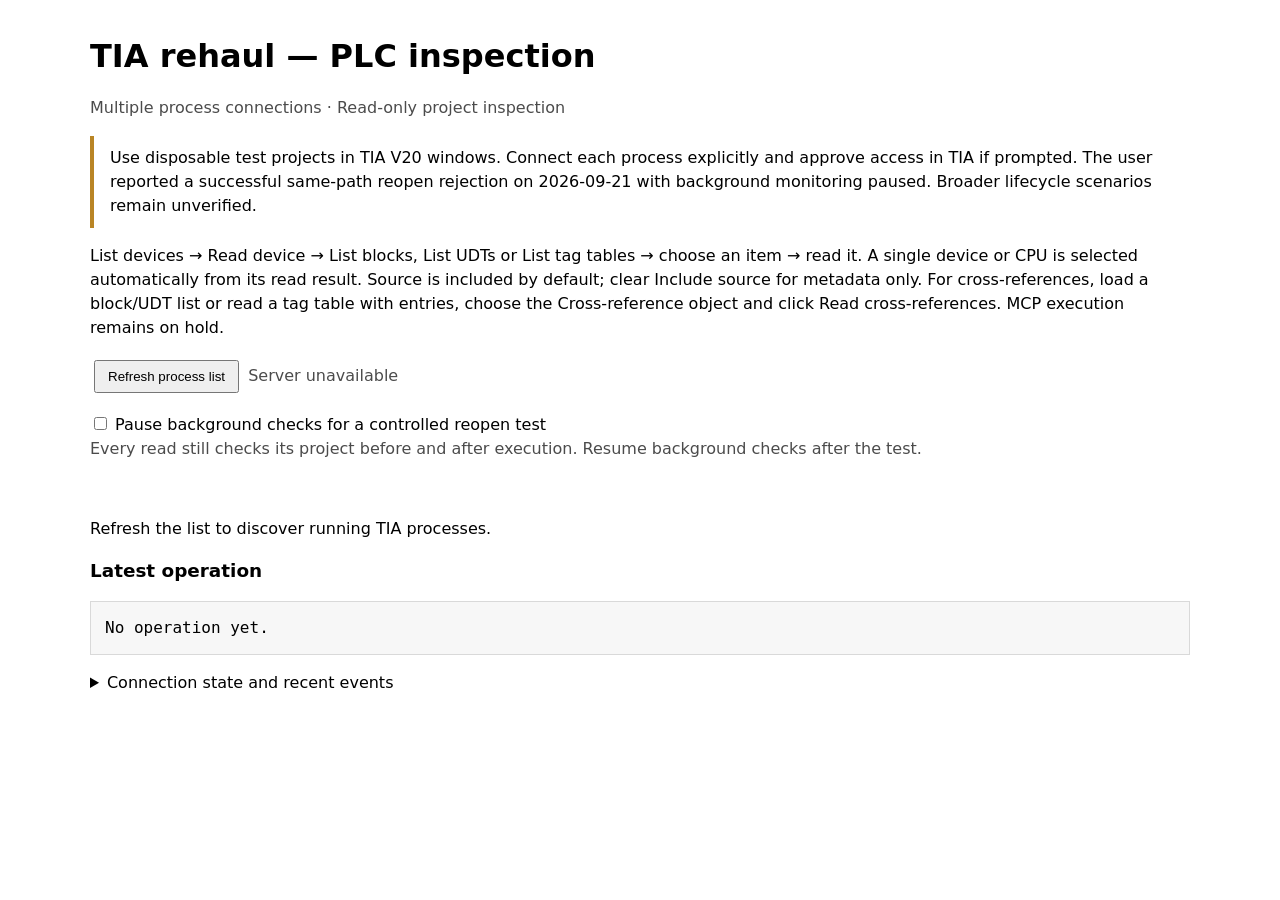
==== src/TiaOpennessMcpServer/connection-prototype.html @ a6ec66fe "Add native cross-reference reads" ====
<!doctype html>
<html lang="en">
<meta charset="utf-8">
<meta name="viewport" content="width=device-width,initial-scale=1">
<title>TIA rehaul — PLC inspection</title>
<style>
  :root { color-scheme: light dark; font: 16px/1.5 system-ui, sans-serif; }
  body { max-width: 1100px; margin: 32px auto; padding: 0 20px; }
  h1 { margin-bottom: 4px; } h2 { font-size: 1.15rem; }
  .muted { opacity: .7; } .notice { border-left: 4px solid #b98525; padding: 10px 16px; }
  button { padding: 7px 12px; margin: 4px; cursor: pointer; }
  button:disabled { cursor: default; opacity: .5; }
  article { border: 1px solid #8886; border-radius: 8px; padding: 12px 18px; margin: 12px 0; }
  article p { margin: 5px 0; overflow-wrap: anywhere; }
  pre { background: #8881; border: 1px solid #8884; padding: 14px; max-height: 400px; overflow: auto; white-space: pre-wrap; overflow-wrap: anywhere; }
  #message { min-height: 1.5em; } .error { color: light-dark(#a72020,#ffaaaa); }
</style>
<h1>TIA rehaul — PLC inspection</h1>
<p class="muted">Multiple process connections · Read-only project inspection</p>
<p class="notice">Use disposable test projects in TIA V20 windows. Connect each process explicitly and approve access in TIA if prompted. The user reported a successful same-path reopen rejection on 2026-09-21 with background monitoring paused. Broader lifecycle scenarios remain unverified.</p>
<p>List devices → Read device → List blocks, List UDTs or List tag tables → choose an item → read it. A single device or CPU is selected automatically from its read result. Source is included by default; clear Include source for metadata only. For cross-references, load a block/UDT list or read a tag table with entries, choose the Cross-reference object and click Read cross-references. MCP execution remains on hold.</p>
<button id="refresh">Refresh process list</button>
<span id="activity" class="muted"></span>
<p><label><input id="pause" type="checkbox"> Pause background checks for a controlled reopen test</label><br>
<span class="muted">Every read still checks its project before and after execution. Resume background checks after the test.</span></p>
<p id="message" role="status" aria-live="polite"></p>
<section id="processes" aria-label="TIA processes"><p>Refresh the list to discover running TIA processes.</p></section>
<h2>Latest operation</h2>
<pre id="result">No operation yet.</pre>
<details><summary>Connection state and recent events</summary><pre id="state"></pre></details>
<script>
  const $ = id => document.getElementById(id);
  let processes = [], connections = [], busy = false, serverBusy = false, lastRender = '';
  const deviceInputs = new Map();
  function flatten(nodes, children = 'children') {
    return (nodes || []).flatMap(node => [node, ...flatten(node[children], children)]);
  }
  function selector(container, title, choices, value, changed, disabled) {
    const label = document.createElement('label'); label.textContent = title + ': ';
    const select = document.createElement('select'); select.setAttribute('aria-label', title);
    const blank = document.createElement('option'); blank.value = ''; blank.textContent = 'Choose…'; select.append(blank);
    for (const choice of choices) {
      const option = document.createElement('option'); option.value = choice.id; option.textContent = choice.label; select.append(option);
    }
    select.value = value; select.disabled = disabled || !choices.length;
    select.onchange = () => changed(select.value); label.append(select); container.append(label);
    return select;
  }
  async function request(path, payload) {
    const options = payload === undefined ? {} : {
      method: 'POST', headers: {'Content-Type':'application/json', 'X-Tia-Prototype':'1'},
      body: JSON.stringify(payload)
    };
    const response = await fetch('/api/prototype/' + path, options);
    const data = await response.json();
    if (!response.ok) {
      const error = new Error(data.error?.message || data.error || 'Request failed');
      error.details = data;
      throw error;
    }
    return data;
  }
  function render() {
    $('refresh').disabled = busy || serverBusy;
    $('pause').disabled = busy || serverBusy;
    const signature = JSON.stringify({processes, connections, busy, serverBusy});
    if (signature === lastRender) return;
    lastRender = signature;
    const container = $('processes');
    container.replaceChildren();
    const ids = [...new Set([...processes.map(x => x.processId), ...connections.map(x => x.processId)])];
    if (!ids.length) container.textContent = 'No processes listed. Open your test projects in TIA and refresh.';
    for (const id of ids) {
      const p = processes.find(x => x.processId === id);
      const c = connections.find(x => x.processId === id);
      const connected = c?.state === 'connected';
      const card = document.createElement('article');
      const heading = document.createElement('strong');
      heading.textContent = `Process ${id} — ${c?.state || 'disconnected'}`;
      card.append(heading);
      for (const text of [connected ? c.approvedProjectPath || 'Connected without a project' : p?.primaryProjectPath || c?.approvedProjectPath || 'No project path', p?.mode, p?.unavailableReason, c?.reason, c?.cleanupError]) {
        if (!text) continue;
        const line = document.createElement('p'); line.textContent = text; card.append(line);
      }
      for (const [label, action, allowed] of [
        ['Connect', 'connect', !connected && p?.canAttach],
        ['Read status', 'process-status', !!p || !!c],
        ['Read project', 'read', connected],
        ['List devices', 'devices', connected && !!c?.approvedProjectPath],
        ['Disconnect', 'disconnect', connected || !!c?.cleanupError]
      ]) {
        const button = document.createElement('button'); button.textContent = label;
        button.disabled = busy || serverBusy || !allowed;
        button.onclick = () => act(action, id); card.append(button);
      }
      let saved = deviceInputs.get(id);
      if (!saved || saved.connectionId !== c?.connectionId) {
        saved = {connectionId:c?.connectionId, objectId:'', plcObjectId:'', includePath:true,
          devices:[], cpus:[], blocks:[], blockObjectId:'', includeSource:true, blockIncludePath:true,
          sourceFormat:'best', includeDependencies:false, udts:[], udtObjectId:'',
          udtIncludeSource:true, udtIncludePath:true, udtSourceFormat:'best', udtIncludeDependencies:false, tagTables:[], tagTableObjectId:'',
          tagTableIncludeEntries:true, tagTableIncludePath:true, tagEntries:[], crossObjectId:''};
        deviceInputs.set(id, saved);
      }
      const form = document.createElement('div');
      selector(form, `Device for process ${id}`, saved.devices, saved.objectId, value => {
        saved.objectId = value; saved.plcObjectId = ''; saved.cpus = []; saved.blocks = []; saved.blockObjectId = ''; saved.udts = []; saved.udtObjectId = ''; saved.tagTables = []; saved.tagTableObjectId = ''; saved.tagEntries = []; saved.crossObjectId = '';
        lastRender = ''; render();
      }, busy || serverBusy || !connected);
      const label = document.createElement('label'); label.textContent = 'Device objectId from List devices: ';
      const input = document.createElement('input'); input.value = saved.objectId;
      input.setAttribute('aria-label', `Device objectId for process ${id}`);
      input.oninput = () => { saved.objectId = input.value; saved.cpus = []; saved.plcObjectId = ''; saved.blocks = []; saved.blockObjectId = ''; saved.udts = []; saved.udtObjectId = ''; saved.tagTables = []; saved.tagTableObjectId = ''; saved.tagEntries = []; saved.crossObjectId = ''; };
      input.disabled = busy || serverBusy || !connected; label.append(input); form.append(label);
      const pathLabel = document.createElement('label');
      const pathInput = document.createElement('input'); pathInput.type = 'checkbox'; pathInput.checked = saved.includePath;
      pathInput.onchange = () => { saved.includePath = pathInput.checked; };
      pathInput.disabled = busy || serverBusy || !connected;
      pathLabel.append(pathInput, ' Include path'); form.append(pathLabel);
      const readDevice = document.createElement('button'); readDevice.textContent = 'Read device';
      readDevice.disabled = busy || serverBusy || !connected || !c?.approvedProjectPath;
      readDevice.onclick = () => act('device', id); form.append(readDevice); card.append(form);
      const plcForm = document.createElement('div');
      selector(plcForm, `CPU for process ${id}`, saved.cpus, saved.plcObjectId, value => {
        saved.plcObjectId = value; saved.blocks = []; saved.blockObjectId = ''; saved.udts = []; saved.udtObjectId = ''; saved.tagTables = []; saved.tagTableObjectId = ''; saved.tagEntries = []; saved.crossObjectId = ''; lastRender = ''; render();
      }, busy || serverBusy || !connected);
      const plcLabel = document.createElement('label'); plcLabel.textContent = 'CPU plcObjectId from Read device: ';
      const plcInput = document.createElement('input'); plcInput.value = saved.plcObjectId;
      plcInput.setAttribute('aria-label', `CPU plcObjectId for process ${id}`);
      plcInput.oninput = () => { saved.plcObjectId = plcInput.value; saved.blocks = []; saved.blockObjectId = ''; saved.udts = []; saved.udtObjectId = ''; saved.tagTables = []; saved.tagTableObjectId = ''; saved.tagEntries = []; saved.crossObjectId = ''; };
      plcInput.disabled = busy || serverBusy || !connected; plcLabel.append(plcInput); plcForm.append(plcLabel);
      const blocks = document.createElement('button'); blocks.textContent = 'List blocks';
      blocks.disabled = busy || serverBusy || !connected || !c?.approvedProjectPath;
      blocks.onclick = () => act('blocks', id); plcForm.append(blocks);
      const udts = document.createElement('button'); udts.textContent = 'List UDTs'; udts.disabled = blocks.disabled;
      udts.onclick = () => act('udts', id); plcForm.append(udts);
      const tables = document.createElement('button'); tables.textContent = 'List tag tables'; tables.disabled = blocks.disabled;
      tables.onclick = () => act('tag-tables', id); plcForm.append(tables); card.append(plcForm);
      const blockForm = document.createElement('div');
      const unavailable = busy || serverBusy || !connected || !c?.approvedProjectPath;
      selector(blockForm, `Block for process ${id}`, saved.blocks, saved.blockObjectId,
        value => { saved.blockObjectId = value; }, unavailable);
      selector(blockForm, `Source format for process ${id}`,
        ['best','external-source','simatic-sd','simatic-ml'].map(value => ({id:value,label:value})), saved.sourceFormat,
        value => { saved.sourceFormat = value; if (value !== 'external-source') saved.includeDependencies = false; lastRender = ''; render(); },
        unavailable || !saved.includeSource);
      for (const [key, title] of [['includeSource','Include source'],['blockIncludePath','Include block path'],['includeDependencies','Include dependencies']]) {
        const label = document.createElement('label');
        const input = document.createElement('input'); input.type = 'checkbox'; input.checked = saved[key];
        input.setAttribute('aria-label', `${title} for process ${id}`);
        input.disabled = unavailable || (key === 'includeDependencies' && (!saved.includeSource || saved.sourceFormat !== 'external-source'));
        input.onchange = () => { saved[key] = input.checked; if (!saved.includeSource) saved.includeDependencies = false; lastRender = ''; render(); };
        label.append(input, ' ' + title); blockForm.append(label);
      }
      const readBlock = document.createElement('button'); readBlock.textContent = 'Read block'; readBlock.disabled = unavailable || !saved.blocks.length;
      readBlock.onclick = () => act('block', id); blockForm.append(readBlock); card.append(blockForm);
      const udtForm = document.createElement('div');
      selector(udtForm, `UDT for process ${id}`, saved.udts, saved.udtObjectId,
        value => { saved.udtObjectId = value; }, unavailable);
      selector(udtForm, `UDT source format for process ${id}`,
        ['best','external-source','simatic-sd','simatic-ml'].map(value => ({id:value,label:value})), saved.udtSourceFormat,
        value => { saved.udtSourceFormat = value; if (value !== 'external-source') saved.udtIncludeDependencies = false; lastRender = ''; render(); },
        unavailable || !saved.udtIncludeSource);
      for (const [key, title] of [['udtIncludeSource','Include UDT source'],['udtIncludePath','Include UDT path'],['udtIncludeDependencies','Include UDT dependencies']]) {
        const label = document.createElement('label');
        const input = document.createElement('input'); input.type = 'checkbox'; input.checked = saved[key];
        input.setAttribute('aria-label', `${title} for process ${id}`);
        input.disabled = unavailable || (key === 'udtIncludeDependencies' && (!saved.udtIncludeSource || saved.udtSourceFormat !== 'external-source'));
        input.onchange = () => { saved[key] = input.checked; if (!saved.udtIncludeSource) saved.udtIncludeDependencies = false; lastRender = ''; render(); };
        label.append(input, ' ' + title); udtForm.append(label);
      }
      const readUdt = document.createElement('button'); readUdt.textContent = 'Read UDT'; readUdt.disabled = unavailable || !saved.udts.length;
      readUdt.onclick = () => act('udt', id); udtForm.append(readUdt); card.append(udtForm);
      const tableForm = document.createElement('div');
      selector(tableForm, `Tag table for process ${id}`, saved.tagTables, saved.tagTableObjectId,
        value => { saved.tagTableObjectId = value; saved.tagEntries = []; saved.crossObjectId = ''; lastRender = ''; render(); }, unavailable);
      for (const [key, title] of [['tagTableIncludeEntries','Include entries'],['tagTableIncludePath','Include tag table path']]) {
        const label = document.createElement('label');
        const input = document.createElement('input'); input.type = 'checkbox'; input.checked = saved[key];
        input.setAttribute('aria-label', `${title} for process ${id}`); input.disabled = unavailable;
        input.onchange = () => { saved[key] = input.checked; };
        label.append(input, ' ' + title); tableForm.append(label);
      }
      const readTable = document.createElement('button'); readTable.textContent = 'Read tag table';
      readTable.disabled = unavailable || !saved.tagTables.length;
      readTable.onclick = () => act('tag-table', id); tableForm.append(readTable); card.append(tableForm);
      const crossForm = document.createElement('div');
      const crossChoices = [...saved.blocks.map(item => ({...item,label:'Block: ' + item.label})),
        ...saved.udts.map(item => ({...item,label:'UDT: ' + item.label})), ...saved.tagEntries];
      selector(crossForm, `Cross-reference object for process ${id}`, crossChoices, saved.crossObjectId,
        value => { saved.crossObjectId = value; lastRender = ''; render(); }, unavailable);
      const crossLabel = document.createElement('label'); crossLabel.textContent = 'Object ID: ';
      const crossInput = document.createElement('input'); crossInput.value = saved.crossObjectId; crossInput.disabled = unavailable;
      crossInput.setAttribute('aria-label', `Cross-reference objectId for process ${id}`);
      crossInput.oninput = () => { saved.crossObjectId = crossInput.value; };
      crossLabel.append(crossInput); crossForm.append(crossLabel);
      const crossButton = document.createElement('button'); crossButton.textContent = 'Read cross-references'; crossButton.disabled = unavailable;
      crossButton.onclick = () => act('cross-references', id); crossForm.append(crossButton); card.append(crossForm);
      container.append(card);
    }
  }
  async function status() {
    const data = await request('status');
    connections = data.connections;
    serverBusy = data.pendingOperations > 0;
    $('pause').checked = data.backgroundMonitoringPaused;
    $('activity').textContent = serverBusy ? 'Waiting for TIA…' : 'Ready';
    $('state').textContent = JSON.stringify(data, null, 2);
    render();
  }
  async function act(action, id) {
    busy = true; render(); $('message').className = '';
    $('message').textContent = action === 'connect' ? 'Connecting. Check TIA for an access approval prompt.' : 'Working…';
    try {
      let payload = action === 'monitor' ? {paused:id} : id === undefined ? undefined : {processId:id};
      if (action === 'device') {
        const saved = deviceInputs.get(id);
        if (!saved?.objectId.trim()) throw new Error('Enter a Device objectId from List devices for this process.');
        payload = {processId:id, objectId:saved.objectId, includePath:saved.includePath};
      }
      if (action === 'blocks' || action === 'udts' || action === 'tag-tables') {
        const saved = deviceInputs.get(id);
        if (!saved?.plcObjectId.trim()) throw new Error('Enter the CPU plcObjectId from Read device for this process.');
        payload = {processId:id, plcObjectId:saved.plcObjectId};
      }
      if (action === 'block') {
        const saved = deviceInputs.get(id);
        if (!saved?.blockObjectId) throw new Error('Choose a block from List blocks for this process.');
        payload = {processId:id, objectId:saved.blockObjectId, includeSource:saved.includeSource,
          includePath:saved.blockIncludePath, sourceFormat:saved.sourceFormat, includeDependencies:saved.includeDependencies};
      }
      if (action === 'udt') {
        const saved = deviceInputs.get(id);
        if (!saved?.udtObjectId) throw new Error('Choose a UDT from List UDTs for this process.');
        payload = {processId:id, objectId:saved.udtObjectId, includeSource:saved.udtIncludeSource,
          includePath:saved.udtIncludePath, sourceFormat:saved.udtSourceFormat, includeDependencies:saved.udtIncludeDependencies};
      }
      if (action === 'tag-table') {
        const saved = deviceInputs.get(id);
        if (!saved?.tagTableObjectId) throw new Error('Choose a tag table from List tag tables for this process.');
        payload = {processId:id, objectId:saved.tagTableObjectId,
          includeEntries:saved.tagTableIncludeEntries, includePath:saved.tagTableIncludePath};
      }
      if (action === 'cross-references') {
        const saved = deviceInputs.get(id);
        if (!saved?.crossObjectId.trim()) throw new Error('Choose an object or enter its native objectId for cross-references.');
        payload = {processId:id, objectId:saved.crossObjectId};
      }
      const data = await request(action, payload);
      if (action === 'processes') processes = data.processes;
      const saved = deviceInputs.get(id);
      if (action === 'devices') {
        saved.devices = flatten(data.roots).filter(node => node.kind === 'device' && node.objectId)
          .map(node => ({id:node.objectId,label:node.path || node.name}));
        saved.objectId = saved.devices.length === 1 ? saved.devices[0].id : '';
        saved.cpus = []; saved.plcObjectId = ''; saved.blocks = []; saved.blockObjectId = ''; saved.udts = []; saved.udtObjectId = ''; saved.tagTables = []; saved.tagTableObjectId = ''; saved.tagEntries = []; saved.crossObjectId = '';
      }
      if (action === 'device') {
        saved.cpus = flatten(data.deviceItems).filter(node => node.plcObjectId)
          .map(node => ({id:node.plcObjectId,label:node.name}));
        saved.plcObjectId = saved.cpus.length === 1 ? saved.cpus[0].id : '';
        saved.blocks = []; saved.blockObjectId = ''; saved.udts = []; saved.udtObjectId = ''; saved.tagTables = []; saved.tagTableObjectId = ''; saved.tagEntries = []; saved.crossObjectId = '';
      }
      if (action === 'blocks') {
        saved.blocks = flatten(data.roots).filter(node => node.kind === 'block' && node.objectId)
          .map(node => ({id:node.objectId,label:`${node.path || node.name} (${node.blockType} ${node.number}, ${node.programmingLanguage})`}));
        saved.blockObjectId = '';
      }
      if (action === 'udts') {
        saved.udts = flatten(data.roots).filter(node => node.kind === 'udt' && node.objectId)
          .map(node => ({id:node.objectId,label:node.path || node.name}));
        saved.udtObjectId = '';
      }
      if (action === 'tag-tables') {
        saved.tagTables = flatten(data.roots).filter(node => node.kind === 'tagTable' && node.objectId)
          .map(node => ({id:node.objectId,label:node.path || node.name}));
        saved.tagTableObjectId = '';
      }
      if (['blocks','udts','tag-tables','tag-table'].includes(action)) saved.crossObjectId = '';
      if (action === 'tag-tables') saved.tagEntries = [];
      if (action === 'tag-table') {
        saved.tagEntries = [['tags','Tag'],['userConstants','User constant'],['systemConstants','System constant']]
          .flatMap(([key,label]) => (data.entries?.[key] || []).filter(entry => entry.objectId)
            .map(entry => ({id:entry.objectId,label:label + ': ' + entry.name})));
      }
      $('result').textContent = JSON.stringify(data, null, 2);
      $('message').textContent = data.errors?.length ? 'Completed with read/export errors. Inspect errors below.' : 'Completed.';
    } catch (error) {
      $('message').className = 'error'; $('message').textContent = error.message;
      $('result').textContent = JSON.stringify(error.details || {error:error.message}, null, 2);
    } finally {
      busy = false;
      try { await status(); } catch (error) { $('message').textContent = error.message; }
      render();
    }
  }
  $('refresh').onclick = () => act('processes');
  $('pause').onchange = () => act('monitor', $('pause').checked);
  async function poll() {
    if (!document.hidden) {
      try { await status(); } catch { $('activity').textContent = 'Server unavailable'; }
    }
    setTimeout(poll, 1500);
  }
  poll();
</script>
</html>
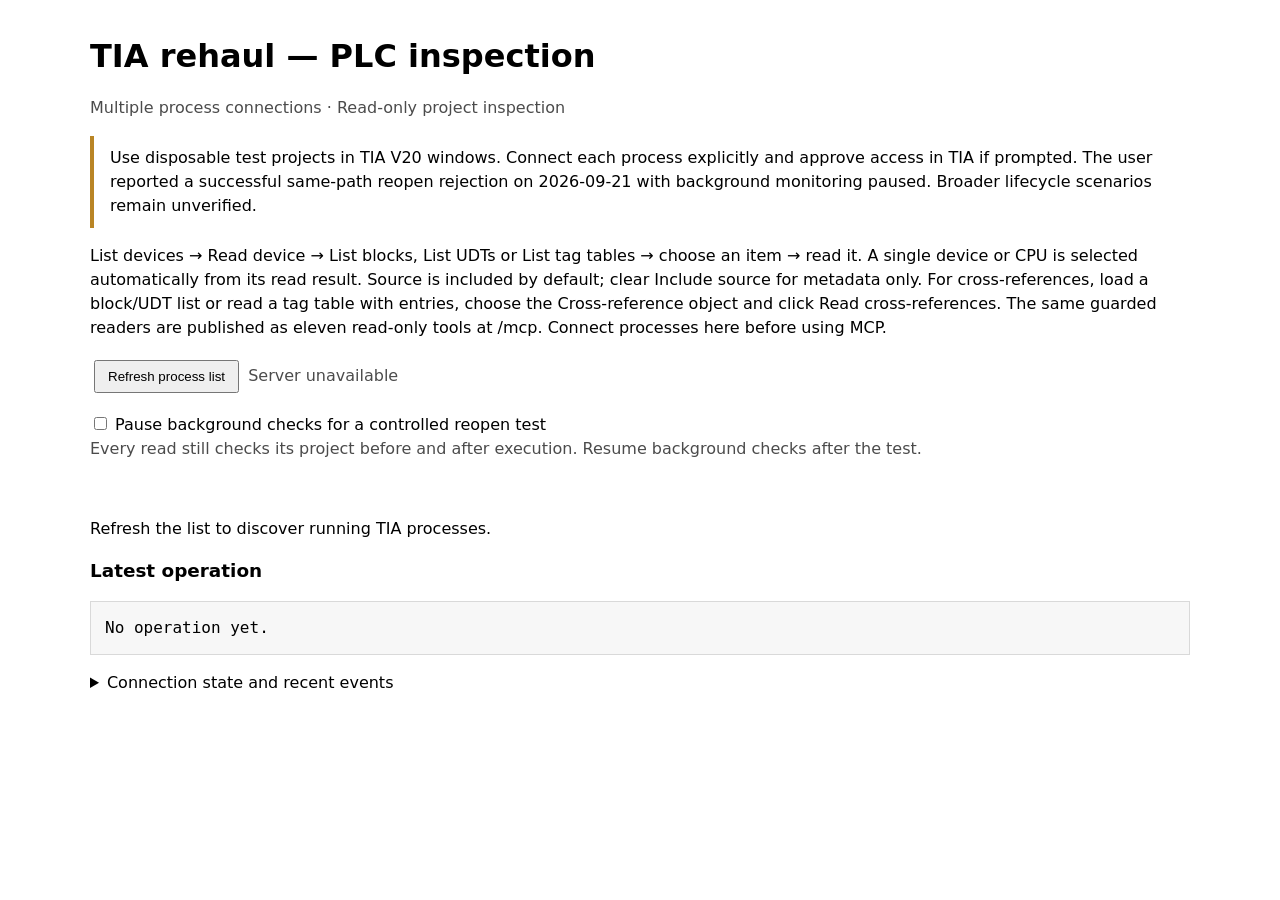
==== commit fa01378e: "Publish eleven read-only MCP tools and update cutover documentation" ====
--- a/src/TiaOpennessMcpServer/connection-prototype.html
+++ b/src/TiaOpennessMcpServer/connection-prototype.html
@@ -18,7 +18,7 @@
 <h1>TIA rehaul — PLC inspection</h1>
 <p class="muted">Multiple process connections · Read-only project inspection</p>
 <p class="notice">Use disposable test projects in TIA V20 windows. Connect each process explicitly and approve access in TIA if prompted. The user reported a successful same-path reopen rejection on 2026-09-21 with background monitoring paused. Broader lifecycle scenarios remain unverified.</p>
-<p>List devices → Read device → List blocks, List UDTs or List tag tables → choose an item → read it. A single device or CPU is selected automatically from its read result. Source is included by default; clear Include source for metadata only. For cross-references, load a block/UDT list or read a tag table with entries, choose the Cross-reference object and click Read cross-references. MCP execution remains on hold.</p>
+<p>List devices → Read device → List blocks, List UDTs or List tag tables → choose an item → read it. A single device or CPU is selected automatically from its read result. Source is included by default; clear Include source for metadata only. For cross-references, load a block/UDT list or read a tag table with entries, choose the Cross-reference object and click Read cross-references. The same guarded readers are published as eleven read-only tools at /mcp. Connect processes here before using MCP.</p>
 <button id="refresh">Refresh process list</button>
 <span id="activity" class="muted"></span>
 <p><label><input id="pause" type="checkbox"> Pause background checks for a controlled reopen test</label><br>
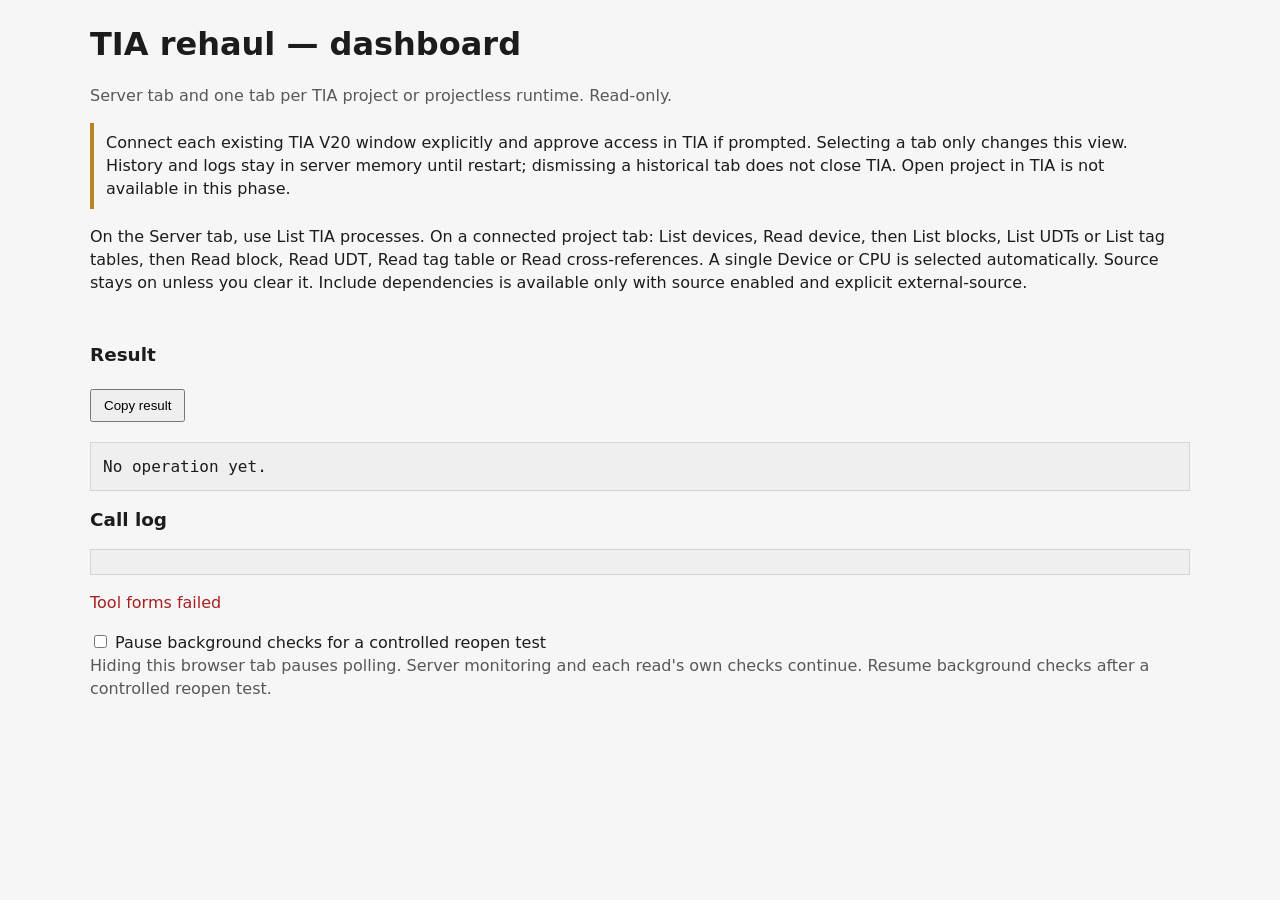
==== commit a0a27f87: "Add dashboard tabs, retained history, and call logs. The page runs the existing read-only tools and " ====
--- a/src/TiaOpennessMcpServer/connection-prototype.html
+++ b/src/TiaOpennessMcpServer/connection-prototype.html
@@ -2,306 +2,660 @@
 <html lang="en">
 <meta charset="utf-8">
 <meta name="viewport" content="width=device-width,initial-scale=1">
-<title>TIA rehaul — PLC inspection</title>
+<title>TIA rehaul — dashboard</title>
 <style>
-  :root { color-scheme: light dark; font: 16px/1.5 system-ui, sans-serif; }
-  body { max-width: 1100px; margin: 32px auto; padding: 0 20px; }
+  :root { color-scheme: light; font: 16px/1.45 system-ui, sans-serif; background: #f6f6f7; color: #1c1c1c; }
+  @media (prefers-color-scheme: dark) {
+    :root { color-scheme: dark; background: #141414; color: #f2f2f2; }
+  }
+  body { max-width: 1100px; margin: 16px auto; padding: 0 12px; background: inherit; color: inherit; }
   h1 { margin-bottom: 4px; } h2 { font-size: 1.15rem; }
-  .muted { opacity: .7; } .notice { border-left: 4px solid #b98525; padding: 10px 16px; }
-  button { padding: 7px 12px; margin: 4px; cursor: pointer; }
+  .muted { opacity: .72; } .notice { border-left: 4px solid #b98525; padding: 8px 12px; }
+  button, input, select { max-width: 100%; }
+  button { padding: 7px 12px; margin: 4px 4px 4px 0; cursor: pointer; }
   button:disabled { cursor: default; opacity: .5; }
-  article { border: 1px solid #8886; border-radius: 8px; padding: 12px 18px; margin: 12px 0; }
-  article p { margin: 5px 0; overflow-wrap: anywhere; }
-  pre { background: #8881; border: 1px solid #8884; padding: 14px; max-height: 400px; overflow: auto; white-space: pre-wrap; overflow-wrap: anywhere; }
-  #message { min-height: 1.5em; } .error { color: light-dark(#a72020,#ffaaaa); }
+  button[aria-pressed="true"] { outline: 2px solid currentColor; }
+  input[type="text"], input[type="number"], select { width: min(100%, 28rem); }
+  #tabs, #actions { display: flex; flex-wrap: wrap; gap: 6px; align-items: center; }
+  form { border: 1px solid #8886; border-radius: 8px; padding: 10px 12px; margin: 8px 0; display: flex; flex-direction: column; align-items: flex-start; gap: 4px; }
+  form[hidden] { display: none; }
+  pre, #logs { background: #8881; border: 1px solid #8884; padding: 12px; max-height: 320px; overflow: auto; white-space: pre-wrap; overflow-wrap: anywhere; }
+  #logs div { padding: 4px 0; border-bottom: 1px solid #8883; }
+  #message { min-height: 1.5em; } .error { color: light-dark(#a72020, #ffaaaa); } .partial { color: light-dark(#8a5a00, #e6c07b); }
+  @media (max-width: 640px) {
+    body { margin: 8px auto; padding: 0 8px; }
+    h1 { font-size: 1.25rem; }
+    pre, #logs { max-height: 220px; }
+  }
 </style>
-<h1>TIA rehaul — PLC inspection</h1>
-<p class="muted">Multiple process connections · Read-only project inspection</p>
-<p class="notice">Use disposable test projects in TIA V20 windows. Connect each process explicitly and approve access in TIA if prompted. The user reported a successful same-path reopen rejection on 2026-09-21 with background monitoring paused. Broader lifecycle scenarios remain unverified.</p>
-<p>List devices → Read device → List blocks, List UDTs or List tag tables → choose an item → read it. A single device or CPU is selected automatically from its read result. Source is included by default; clear Include source for metadata only. For cross-references, load a block/UDT list or read a tag table with entries, choose the Cross-reference object and click Read cross-references. The same guarded readers are published as eleven read-only tools at /mcp. Connect processes here before using MCP.</p>
-<button id="refresh">Refresh process list</button>
-<span id="activity" class="muted"></span>
+<h1>TIA rehaul — dashboard</h1>
+<p class="muted">Server tab and one tab per TIA project or projectless runtime. Read-only.</p>
+<p class="notice">Connect each existing TIA V20 window explicitly and approve access in TIA if prompted. Selecting a tab only changes this view. History and logs stay in server memory until restart; dismissing a historical tab does not close TIA. Open project in TIA is not available in this phase.</p>
+<p>On the Server tab, use List TIA processes. On a connected project tab: List devices, Read device, then List blocks, List UDTs or List tag tables, then Read block, Read UDT, Read tag table or Read cross-references. A single Device or CPU is selected automatically. Source stays on unless you clear it. Include dependencies is available only with source enabled and explicit external-source.</p>
+<nav id="tabs" aria-label="Dashboard tabs"></nav>
+<p id="activity" class="muted"></p>
+<p id="banner" class="notice" hidden></p>
+<section id="summary" aria-live="polite"></section>
+<div id="actions"></div>
+<p id="history-note"></p>
+<div id="tools"></div>
+<h2>Result</h2>
+<p><button id="copy" type="button">Copy result</button> <span id="elapsed" class="muted"></span></p>
+<pre id="result">No operation yet.</pre>
+<h2>Call log</h2>
+<div id="logs" aria-live="polite"></div>
+<p id="message" role="status"></p>
 <p><label><input id="pause" type="checkbox"> Pause background checks for a controlled reopen test</label><br>
-<span class="muted">Every read still checks its project before and after execution. Resume background checks after the test.</span></p>
-<p id="message" role="status" aria-live="polite"></p>
-<section id="processes" aria-label="TIA processes"><p>Refresh the list to discover running TIA processes.</p></section>
-<h2>Latest operation</h2>
-<pre id="result">No operation yet.</pre>
-<details><summary>Connection state and recent events</summary><pre id="state"></pre></details>
+<span class="muted">Hiding this browser tab pauses polling. Server monitoring and each read's own checks continue. Resume background checks after a controlled reopen test.</span></p>
 <script>
   const $ = id => document.getElementById(id);
-  let processes = [], connections = [], busy = false, serverBusy = false, lastRender = '';
-  const deviceInputs = new Map();
-  function flatten(nodes, children = 'children') {
-    return (nodes || []).flatMap(node => [node, ...flatten(node[children], children)]);
-  }
-  function selector(container, title, choices, value, changed, disabled) {
-    const label = document.createElement('label'); label.textContent = title + ': ';
-    const select = document.createElement('select'); select.setAttribute('aria-label', title);
-    const blank = document.createElement('option'); blank.value = ''; blank.textContent = 'Choose…'; select.append(blank);
-    for (const choice of choices) {
-      const option = document.createElement('option'); option.value = choice.id; option.textContent = choice.label; select.append(option);
-    }
-    select.value = value; select.disabled = disabled || !choices.length;
-    select.onchange = () => changed(select.value); label.append(select); container.append(label);
+  const results = new Map();
+  const formState = new Map();
+  const stamps = new Map();
+  let tabs = [];
+  let selectedId = 'server';
+  let serverBusy = false;
+  let inflight = false;
+  let logs = [];
+  let logCursor = 0;
+  let logGeneration = 0;
+  let epoch = '';
+  let formsReady = false;
+  const ariaNames = {
+    'get_device.objectId': 'Device objectId', 'get_device.includePath': 'Include path', 'get_block.objectId': 'Block objectId', 'get_udt.objectId': 'UDT objectId',
+    'get_tag_table.objectId': 'Tag table objectId', 'get_cross_references.objectId': 'Cross-reference objectId',
+    'list_blocks.plcObjectId': 'CPU plcObjectId', 'list_udts.plcObjectId': 'CPU plcObjectId', 'list_tag_tables.plcObjectId': 'CPU plcObjectId',
+    'get_block.includeSource': 'Include source', 'get_block.includePath': 'Include block path', 'get_block.includeDependencies': 'Include dependencies', 'get_block.sourceFormat': 'Source format',
+    'get_udt.includeSource': 'Include UDT source', 'get_udt.includePath': 'Include UDT path', 'get_udt.includeDependencies': 'Include UDT dependencies', 'get_udt.sourceFormat': 'UDT source format',
+    'get_tag_table.includeEntries': 'Include entries', 'get_tag_table.includePath': 'Include tag table path'
+  };
+  const selectorTitles = { device: 'Device', cpu: 'CPU', block: 'Block', udt: 'UDT', tagTable: 'Tag table', cross: 'Cross-reference object' };
+  function list(node) { return Array.prototype.slice.call((node && node.children) || []); }
+  function tagOf(node) { return String((node && (node.tagName || node.tag)) || '').toLowerCase(); }
+  function walk(node, visit) { for (const child of list(node)) { visit(child); walk(child, visit); } }
+  function fieldsOf(root) {
+    const found = [];
+    walk(root, node => { if (node.name || (node.getAttribute && node.getAttribute('data-selector'))) found.push(node); });
+    return found;
+  }
+  function formElements() { return list($('tools')).filter(node => tagOf(node) === 'form'); }
+  function formByTool(tool) { return formElements().find(form => form.getAttribute('data-tool') === tool); }
+  function fieldBy(tool, name) { const form = formByTool(tool); return form && fieldsOf(form).find(field => field.name === name && field.getAttribute('data-selector') !== 'true'); }
+  function selected() { return tabs.find(tab => tab.id === selectedId) || tabs.find(tab => tab.kind === 'server'); }
+  function now() { return (typeof performance !== 'undefined' && performance.now) ? performance.now() : Date.now(); }
+  function decode(value) { return String(value || '').replace(/&amp;/g, '&').replace(/&lt;/g, '<').replace(/&gt;/g, '>').replace(/&quot;/g, '"').replace(/&#39;|&apos;/g, "'"); }
+  function attrs(tag) {
+    const found = {};
+    const body = String(tag).replace(/^<\w+/, '').replace(/>$/, '');
+    const pattern = /([:\w-]+)(?:="([^"]*)")?/g;
+    let match;
+    while ((match = pattern.exec(body))) found[match[1]] = match[2] === undefined ? true : decode(match[2]);
+    return found;
+  }
+  function blankState() { return { values: {}, choices: { device: [], cpu: [], block: [], udt: [], tagTable: [], cross: [] }, entries: [], selected: {} }; }
+  function stateFor(tabId) {
+    if (!formState.has(tabId)) formState.set(tabId, blankState());
+    return formState.get(tabId);
+  }
+  function tabStamp(tab) {
+    if (!tab || tab.kind !== 'tia') return 'server';
+    return [tab.runtimeIdentity || '', tab.connectionId || '', tab.projectPath || '', tab.connectionState || '', tab.projectState || ''].join('|');
+  }
+  function conceal(element, hidden) {
+    element.hidden = hidden;
+    if (hidden) element.setAttribute('hidden', '');
+    else if (element.removeAttribute) element.removeAttribute('hidden');
+  }
+  function flatten(nodes, children) {
+    const key = children || 'children';
+    return (nodes || []).flatMap(node => [node].concat(flatten(node[key], key)));
+  }
+  function parseInput(tag) {
+    const input = document.createElement('input');
+    const values = attrs(tag);
+    input.name = values.name || '';
+    input.type = values.type || 'text';
+    if (values['data-type']) input.setAttribute('data-type', values['data-type']);
+    if (values['data-required']) input.setAttribute('data-required', 'true');
+    if (values['data-default']) input.setAttribute('data-default', values['data-default']);
+    if (values['data-enabled-when']) input.setAttribute('data-enabled-when', values['data-enabled-when']);
+    input.checked = values.checked === true || values['data-default'] === 'true';
+    input.readOnly = values.readonly === true;
+    return input;
+  }
+  function parseSelect(fragment) {
+    const select = document.createElement('select');
+    const open = fragment.slice(0, fragment.indexOf('>'));
+    const values = attrs(open);
+    select.name = values.name || '';
+    select.setAttribute('data-type', 'string');
+    if (values['data-default']) select.setAttribute('data-default', values['data-default']);
+    fragment.split('<option').slice(1).forEach(optionHtml => {
+      const option = document.createElement('option');
+      const head = optionHtml.slice(0, optionHtml.indexOf('>'));
+      option.value = attrs(head).value || '';
+      option.textContent = decode(optionHtml.slice(optionHtml.indexOf('>') + 1, optionHtml.indexOf('</option>')));
+      select.append(option);
+    });
+    if (values['data-default']) select.value = values['data-default'];
     return select;
   }
-  async function request(path, payload) {
-    const options = payload === undefined ? {} : {
-      method: 'POST', headers: {'Content-Type':'application/json', 'X-Tia-Prototype':'1'},
-      body: JSON.stringify(payload)
+  function mountForms(html) {
+    const parent = $('tools');
+    parent.replaceChildren();
+    String(html).split('</form>').forEach(chunk => {
+      const start = chunk.indexOf('<form');
+      if (start < 0) return;
+      const open = chunk.slice(start, chunk.indexOf('>', start));
+      const form = document.createElement('form');
+      const values = attrs(open);
+      form.setAttribute('data-tool', values['data-tool'] || '');
+      form.setAttribute('data-process', values['data-process'] || '');
+      form.setAttribute('data-project', values['data-project'] || 'false');
+      const body = chunk.slice(chunk.indexOf('>', start) + 1);
+      const description = body.indexOf('<p>') >= 0 ? body.slice(body.indexOf('<p>') + 3, body.indexOf('</p>')) : '';
+      if (description) { const paragraph = document.createElement('p'); paragraph.textContent = decode(description); form.append(paragraph); }
+      body.split('<label>').slice(1).forEach(part => {
+        const inner = part.slice(0, part.indexOf('</label>'));
+        const label = document.createElement('label');
+        label.textContent = decode(inner.slice(0, inner.indexOf('<')).trim()) + ' ';
+        label.append(inner.indexOf('<select') >= 0 ? parseSelect(inner.slice(inner.indexOf('<select'))) : parseInput(inner.slice(inner.indexOf('<input'), inner.indexOf('>', inner.indexOf('<input')) + 1)));
+        form.append(label);
+      });
+      const buttonAt = body.indexOf('<button');
+      const button = document.createElement('button');
+      button.type = 'button';
+      button.textContent = buttonAt >= 0 ? decode(body.slice(body.indexOf('>', buttonAt) + 1, body.indexOf('</button>'))) : values['data-tool'];
+      button.onclick = () => submit(form);
+      form.append(button);
+      parent.append(form);
+      bindForm(form);
+    });
+    addSelectors();
+    formsReady = true;
+  }
+  function bindForm(form) {
+    const tool = form.getAttribute('data-tool');
+    fieldsOf(form).forEach(field => {
+      if (!field.name || field.getAttribute('data-selector') === 'true') return;
+      const handler = () => {
+        syncConstraints(form);
+        const state = stateFor(selectedId);
+        state.values[tool + '.' + field.name] = field.type === 'checkbox' ? !!field.checked : field.value;
+        if (field.name === 'plcObjectId') setPlc(selectedId, field.value);
+      };
+      field.oninput = handler;
+      field.onchange = handler;
+    });
+  }
+  function addChoice(tool, inputName, kind, onPick) {
+    const form = formByTool(tool);
+    const anchor = fieldBy(tool, inputName);
+    if (!form || !anchor) return;
+    const select = document.createElement('select');
+    select.setAttribute('data-selector', kind);
+    select.onchange = () => onPick(select.value || '');
+    const label = document.createElement('label');
+    label.textContent = (selectorTitles[kind] || kind) + ' ';
+    label.append(select);
+    const host = list(form).find(child => list(child).indexOf(anchor) >= 0);
+    if (host && form.insertBefore) form.insertBefore(label, host);
+    else form.append(label);
+  }
+  function addSelectors() {
+    addChoice('get_device', 'objectId', 'device', value => { setField(selectedId, 'get_device', 'objectId', value); setPlc(selectedId, ''); });
+    addChoice('list_blocks', 'plcObjectId', 'cpu', value => setPlc(selectedId, value));
+    addChoice('get_block', 'objectId', 'block', value => setField(selectedId, 'get_block', 'objectId', value));
+    addChoice('get_udt', 'objectId', 'udt', value => setField(selectedId, 'get_udt', 'objectId', value));
+    addChoice('get_tag_table', 'objectId', 'tagTable', value => {
+      setField(selectedId, 'get_tag_table', 'objectId', value);
+      const state = stateFor(selectedId);
+      state.entries = [];
+      rebuildCross(state);
+      state.selected.cross = '';
+      setField(selectedId, 'get_cross_references', 'objectId', '');
+    });
+    addChoice('get_cross_references', 'objectId', 'cross', value => setField(selectedId, 'get_cross_references', 'objectId', value));
+  }
+  function setField(tabId, tool, name, value) {
+    const state = stateFor(tabId);
+    state.values[tool + '.' + name] = value;
+    if (name === 'objectId') {
+      const kind = { get_block: 'block', get_udt: 'udt', get_tag_table: 'tagTable', get_cross_references: 'cross', get_device: 'device' }[tool];
+      if (kind) state.selected[kind] = value;
+    }
+    if (tabId === selectedId) {
+      const field = fieldBy(tool, name);
+      if (field && field.value !== value) field.value = value;
+    }
+    if (formsReady) render();
+  }
+  function setPlc(tabId, value) {
+    const state = stateFor(tabId);
+    const previous = state.values['list_blocks.plcObjectId'] || '';
+    ['list_blocks', 'list_udts', 'list_tag_tables'].forEach(tool => { state.values[tool + '.plcObjectId'] = value; });
+    state.selected.cpu = value;
+    if (previous !== value) {
+      state.choices.block = []; state.choices.udt = []; state.choices.tagTable = []; state.entries = [];
+      state.selected.block = ''; state.selected.udt = ''; state.selected.tagTable = ''; state.selected.cross = '';
+      ['get_block', 'get_udt', 'get_tag_table', 'get_cross_references'].forEach(tool => { state.values[tool + '.objectId'] = ''; });
+      rebuildCross(state);
+    }
+    if (tabId === selectedId) {
+      ['list_blocks', 'list_udts', 'list_tag_tables'].forEach(tool => {
+        const field = fieldBy(tool, 'plcObjectId');
+        if (field && field.value !== value) field.value = value;
+      });
+      if (previous !== value) ['get_block', 'get_udt', 'get_tag_table', 'get_cross_references'].forEach(tool => {
+        const field = fieldBy(tool, 'objectId');
+        if (field) field.value = '';
+      });
+    }
+    if (formsReady) render();
+  }
+  function rebuildCross(state) {
+    state.choices.cross = state.choices.block.map(item => ({ id: item.id, label: 'Block: ' + item.label }))
+      .concat(state.choices.udt.map(item => ({ id: item.id, label: 'UDT: ' + item.label })))
+      .concat(state.entries || []);
+  }
+  function syncConstraints(form) {
+    fieldsOf(form).forEach(field => {
+      const rule = field.getAttribute && field.getAttribute('data-enabled-when');
+      if (!rule) return;
+      const enabled = rule.split(',').every(pair => {
+        const splitAt = pair.indexOf('=');
+        const other = fieldsOf(form).find(item => item.name === pair.slice(0, splitAt));
+        if (!other) return false;
+        const actual = other.type === 'checkbox' ? String(!!other.checked) : String(other.value || '');
+        return actual === pair.slice(splitAt + 1);
+      });
+      field.disabled = !enabled;
+      if (!enabled && field.type === 'checkbox') field.checked = false;
+    });
+  }
+  function rememberResult(tool, body, tabId) {
+    const state = stateFor(tabId);
+    const nodes = kind => flatten(body && body.roots).filter(node => node.kind === kind && node.objectId)
+      .map(node => ({ id: node.objectId, label: node.path || node.name || node.objectId }));
+    if (tool === 'list_devices') {
+      state.choices.device = nodes('device');
+      state.choices.cpu = [];
+      setField(tabId, 'get_device', 'objectId', state.choices.device.length === 1 ? state.choices.device[0].id : '');
+      setPlc(tabId, '');
+    } else if (tool === 'get_device') {
+      state.choices.cpu = flatten(body && body.deviceItems).filter(node => node.plcObjectId)
+        .map(node => ({ id: node.plcObjectId, label: node.name || node.plcObjectId }));
+      setPlc(tabId, state.choices.cpu.length === 1 ? state.choices.cpu[0].id : '');
+    } else if (tool === 'list_blocks' || tool === 'list_udts' || tool === 'list_tag_tables') {
+      const kind = tool === 'list_blocks' ? 'block' : tool === 'list_udts' ? 'udt' : 'tagTable';
+      const target = tool === 'list_blocks' ? 'get_block' : tool === 'list_udts' ? 'get_udt' : 'get_tag_table';
+      state.choices[kind] = tool === 'list_blocks' ? nodes('block').map(node => {
+        const source = flatten(body.roots).find(item => item.objectId === node.id) || {};
+        return { id: node.id, label: (source.path || source.name) + ' (' + source.blockType + ' ' + source.number + ', ' + source.programmingLanguage + ')' };
+      }) : nodes(tool === 'list_udts' ? 'udt' : 'tagTable');
+      state.selected[kind] = '';
+      setField(tabId, target, 'objectId', '');
+      if (tool !== 'list_tag_tables') { /* inventories keep unrelated choices */ }
+      if (tool === 'list_blocks' || tool === 'list_udts' || tool === 'list_tag_tables') {
+        if (tool === 'list_tag_tables') state.entries = [];
+        rebuildCross(state);
+        state.selected.cross = '';
+        setField(tabId, 'get_cross_references', 'objectId', '');
+      }
+    } else if (tool === 'get_tag_table') {
+      const groups = [['tags', 'Tag'], ['userConstants', 'User constant'], ['systemConstants', 'System constant']];
+      state.entries = body && body.entries ? groups.flatMap(([key, label]) => ((body.entries[key]) || []).filter(entry => entry.objectId)
+        .map(entry => ({ id: entry.objectId, label: label + ': ' + entry.name }))) : [];
+      rebuildCross(state);
+      state.selected.cross = '';
+      setField(tabId, 'get_cross_references', 'objectId', '');
+    }
+  }
+  function missingMessage(tool, form) {
+    const raw = name => { const field = fieldsOf(form).find(item => item.name === name && item.getAttribute('data-selector') !== 'true'); return field ? String(field.value || '') : ''; };
+    if (tool === 'get_device' && !raw('objectId').trim()) return 'Enter a Device objectId from List devices for this process.';
+    if ((tool === 'list_blocks' || tool === 'list_udts' || tool === 'list_tag_tables') && !raw('plcObjectId').trim()) return 'Enter the CPU plcObjectId from Read device for this process.';
+    if (tool === 'get_block' && !raw('objectId').trim()) return 'Choose a block from List blocks for this process.';
+    if (tool === 'get_udt' && !raw('objectId').trim()) return 'Choose a UDT from List UDTs for this process.';
+    if (tool === 'get_tag_table' && !raw('objectId').trim()) return 'Choose a tag table from List tag tables for this process.';
+    if (tool === 'get_cross_references' && !raw('objectId').trim()) return 'Choose an object or enter its native objectId for cross-references.';
+    return '';
+  }
+  function collect(form, tab) {
+    const args = {};
+    fieldsOf(form).forEach(field => {
+      if (!field.name || field.getAttribute('data-selector') === 'true' || field.name === 'processId') return;
+      if (field.type === 'checkbox') { args[field.name] = !!field.checked; return; }
+      if (String(field.value || '') === '') return;
+      args[field.name] = field.getAttribute('data-type') === 'integer' ? Number(field.value) : field.value;
+    });
+    if (tab && tab.kind === 'tia' && tab.processId) args.processId = tab.processId;
+    return args;
+  }
+  async function submit(form) {
+    const tab = selected();
+    const originId = tab ? tab.id : 'server';
+    const stamp = tabStamp(tab);
+    const tool = form.getAttribute('data-tool');
+    const button = list(form).find(child => tagOf(child) === 'button');
+    const missing = missingMessage(tool, form);
+    if ((button && button.disabled) || missing) {
+      $('message').className = '';
+      $('message').textContent = missing || 'This tool is unavailable for the selected tab.';
+      return;
+    }
+    const args = collect(form, tab);
+    inflight = true;
+    $('message').className = '';
+    $('message').textContent = 'Working…';
+    render();
+    const started = now();
+    try {
+      const response = await fetch('/mcp', { method: 'POST', headers: { 'Content-Type': 'application/json', 'X-Tia-Prototype': '1' },
+        body: JSON.stringify({ jsonrpc: '2.0', id: 1, method: 'tools/call', params: { name: tool, arguments: args } }) });
+      const envelope = await response.json();
+      if (!response.ok || envelope.error) {
+        const error = new Error((envelope.error && envelope.error.message) || 'MCP request failed');
+        error.details = envelope;
+        throw error;
+      }
+      const text = envelope.result && envelope.result.content && envelope.result.content[0] ? envelope.result.content[0].text : '';
+      let body = text;
+      try { body = JSON.parse(text); } catch (ignore) { /* Keep the raw tool text. */ }
+      const failed = !!(envelope.result && envelope.result.isError);
+      const partial = !failed && body && Array.isArray(body.errors) && body.errors.length > 0;
+      results.set(originId, {
+        text: typeof body === 'string' ? body : JSON.stringify(body, null, 2),
+        failed, partial,
+        message: failed ? ((body && body.error && body.error.message) || 'Tool call failed.') : partial ? 'Completed with read/export errors. Inspect errors below.' : 'Completed.',
+        elapsed: Math.round(now() - started) + ' ms round trip'
+      });
+      const current = tabs.find(item => item.id === originId);
+      if (current && tabStamp(current) === stamp && body && typeof body === 'object') rememberResult(tool, body, originId);
+    } catch (error) {
+      results.set(originId, { text: JSON.stringify(error.details || { error: error.message }, null, 2), failed: true, partial: false, message: error.message, elapsed: Math.round(now() - started) + ' ms round trip' });
+    } finally {
+      inflight = false;
+      try { await refreshDashboard(); await refreshLogs(); } catch (error) { $('message').textContent = error.message; }
+      render();
+      const stored = results.get(originId);
+      if (selectedId === originId && stored) {
+        $('message').className = stored.failed ? 'error' : stored.partial ? 'partial' : '';
+        $('message').textContent = stored.message;
+      }
+    }
+  }
+  async function dashboardPost(path, payload) {
+    const response = await fetch('/api/prototype/' + path, { method: 'POST', headers: { 'Content-Type': 'application/json', 'X-Tia-Prototype': '1' }, body: JSON.stringify(payload) });
+    const data = await response.json();
+    if (!response.ok) { const error = new Error((data.error && data.error.message) || data.error || 'Request failed'); error.details = data; throw error; }
+    return data;
+  }
+  async function connectionAction(path, payload, waiting) {
+    const tab = selected();
+    inflight = true;
+    $('message').className = '';
+    $('message').textContent = waiting;
+    render();
+    try {
+      await dashboardPost(path, payload);
+      $('message').textContent = 'Completed.';
+    } catch (error) {
+      $('message').className = 'error';
+      $('message').textContent = error.message;
+      results.set(tab ? tab.id : 'server', { text: JSON.stringify(error.details || { error: error.message }, null, 2), failed: true, message: error.message, elapsed: '' });
+    } finally {
+      inflight = false;
+      try { await refreshDashboard(); await refreshLogs(); } catch (error) { $('message').textContent = error.message; }
+      render();
+    }
+  }
+  function projectReady(tab) { return !!(tab && tab.kind === 'tia' && tab.live && tab.connectionState === 'connected' && tab.projectPath && tab.projectState === 'open'); }
+  function render() {
+    const tab = selected();
+    const locked = serverBusy || inflight;
+    $('activity').textContent = locked ? 'Waiting for TIA…' : 'Ready';
+    $('pause').checked = $('pause').checked;
+    const bar = $('tabs');
+    const ids = tabs.map(item => item.id).join('|');
+    if (bar.getAttribute('data-ids') !== ids) {
+      bar.replaceChildren();
+      tabs.forEach(item => {
+        const button = document.createElement('button');
+        button.type = 'button';
+        button.setAttribute('data-tab', item.id);
+        button.onclick = () => {
+          if (selectedId !== item.id) { selectedId = item.id; loadState(item.id); }
+          render();
+          const stored = results.get(selectedId);
+          $('message').className = stored && stored.failed ? 'error' : stored && stored.partial ? 'partial' : '';
+          $('message').textContent = stored ? stored.message : '';
+        };
+        bar.append(button);
+      });
+      bar.setAttribute('data-ids', ids);
+    }
+    list(bar).forEach(button => {
+      const item = tabs.find(candidate => candidate.id === button.getAttribute('data-tab'));
+      if (!item) return;
+      const runtime = item.kind === 'server' ? 'server' : (item.runtimeState === 'running' ? 'running' : 'closed');
+      const project = item.projectState === 'open' ? 'project open' : item.projectState === 'historical' ? 'historical' : item.kind === 'server' ? 'bridge' : 'no project';
+      const connection = item.kind === 'server' ? 'logs' : (item.connectionState || 'disconnected');
+      button.textContent = item.title + ' — ' + runtime + ' · ' + project + ' · ' + connection;
+      button.setAttribute('aria-pressed', button.getAttribute('data-tab') === selectedId ? 'true' : 'false');
+    });
+    const summary = [];
+    if (tab && tab.kind === 'tia') {
+      summary.push(tab.live ? 'Runtime running' : 'Runtime closed');
+      if (tab.processId) summary.push('process ' + tab.processId);
+      if (tab.mode) summary.push(tab.mode);
+      summary.push(tab.projectState === 'open' ? 'project open' : tab.projectState === 'historical' ? 'historical project' : 'no project');
+      if (tab.projectPath) summary.push(tab.projectPath);
+      summary.push(tab.connectionState || 'disconnected');
+      if (tab.connectionId) summary.push('connection ' + tab.connectionId);
+      if (tab.reason) summary.push(tab.reason);
+      if (tab.unavailableReason) summary.push(tab.unavailableReason);
+      if (tab.cleanupError) summary.push(tab.cleanupError);
+      (tab.previous || []).forEach(item => summary.push('earlier runtime ' + item.processId + (item.connectionId ? ' connection ' + item.connectionId : '')));
+    } else summary.push('Server events, process discovery and bridge status. TIA tabs keep their own project tools and logs.');
+    $('summary').textContent = summary.join(' · ');
+    $('history-note').textContent = tab && tab.projectState === 'historical' && tab.projectPath
+      ? 'Stored path: ' + tab.projectPath + '. Open project in TIA is not available in this phase.' : '';
+    const actions = $('actions');
+    actions.replaceChildren();
+    if (tab && tab.kind === 'tia') {
+      const connect = document.createElement('button');
+      connect.type = 'button'; connect.textContent = 'Connect';
+      connect.disabled = locked || !(tab.live && tab.connectionState !== 'connected' && tab.canAttach !== false && !tab.cleanupError);
+      connect.onclick = () => connectionAction('connect', { processId: tab.processId }, 'Connecting. Check TIA for an access approval prompt.');
+      const disconnect = document.createElement('button');
+      disconnect.type = 'button'; disconnect.textContent = 'Disconnect';
+      disconnect.disabled = locked || !(tab.processId && (tab.connectionState === 'connected' || tab.cleanupError));
+      disconnect.onclick = () => connectionAction('disconnect', { processId: tab.processId }, 'Disconnecting…');
+      actions.append(connect, disconnect);
+      if (!tab.live) {
+        const dismiss = document.createElement('button');
+        dismiss.type = 'button'; dismiss.textContent = 'Dismiss history';
+        dismiss.onclick = () => connectionAction('tabs/dismiss', { tabId: tab.id }, 'Removing dashboard history…');
+        actions.append(dismiss);
+      }
+    }
+    const state = stateFor(selectedId);
+    formElements().forEach(form => {
+      const process = form.getAttribute('data-process');
+      const project = form.getAttribute('data-project') === 'true';
+      const tool = form.getAttribute('data-tool');
+      conceal(form, !tab || tab.kind === 'server' ? process === 'required' : process === 'none');
+      const button = list(form).find(child => tagOf(child) === 'button');
+      if (!button) return;
+      let disabled = false;
+      if (project) disabled = !projectReady(tab);
+      else if (tool === 'get_status' && tab && tab.kind === 'tia') disabled = !tab.processId;
+      if (projectReady(tab) && (tool === 'get_block' || tool === 'get_udt' || tool === 'get_tag_table')) {
+        const count = tool === 'get_block' ? state.choices.block.length : tool === 'get_udt' ? state.choices.udt.length : state.choices.tagTable.length;
+        disabled = count === 0;
+      }
+      button.disabled = disabled;
+      fieldsOf(form).forEach(field => {
+        if (field.name === 'processId') field.value = tab && tab.processId ? String(tab.processId) : '';
+      });
+      syncConstraints(form);
+    });
+    labelize();
+    refreshSelectors();
+    const stored = results.get(selectedId);
+    $('result').textContent = stored ? stored.text : 'No operation yet.';
+    $('elapsed').textContent = stored && stored.elapsed ? stored.elapsed : '';
+    const visible = logs.filter(entry => entry.tabId === (tab ? tab.id : 'server'));
+    const logBox = $('logs');
+    logBox.replaceChildren();
+    if (!visible.length) logBox.textContent = 'No log entries for this tab.';
+    visible.forEach(entry => {
+      const row = document.createElement('div');
+      const when = entry.atUtc ? String(entry.atUtc).replace('T', ' ').replace('Z', ' UTC') : '';
+      row.textContent = [when, entry.origin, entry.operation, entry.outcome, entry.durationMs != null ? Math.round(entry.durationMs) + ' ms' : '', entry.processId ? 'process ' + entry.processId : '', entry.error || entry.detail || ''].filter(Boolean).join(' · ');
+      if (entry.outcome === 'error') row.className = 'error';
+      logBox.append(row);
+    });
+    const history = tabs.length ? { logsTruncated: $('banner').getAttribute('data-logs') === 'true', tabsTruncated: $('banner').getAttribute('data-tabs') === 'true' } : {};
+    conceal($('banner'), !(history.logsTruncated || history.tabsTruncated));
+  }
+  function labelize() {
+    const processId = selected() && selected().processId ? selected().processId : '';
+    const suffix = ' for process ' + processId;
+    formElements().forEach(form => {
+      const tool = form.getAttribute('data-tool');
+      fieldsOf(form).forEach(field => {
+        if (field.getAttribute('data-selector')) field.setAttribute('aria-label', (selectorTitles[field.getAttribute('data-selector')] || 'Choice') + suffix);
+        else if (ariaNames[tool + '.' + field.name]) field.setAttribute('aria-label', ariaNames[tool + '.' + field.name] + suffix);
+      });
+    });
+  }
+  function refreshSelectors() {
+    const state = stateFor(selectedId);
+    const ready = projectReady(selected());
+    const map = { device: state.choices.device, cpu: state.choices.cpu, block: state.choices.block, udt: state.choices.udt, tagTable: state.choices.tagTable, cross: state.choices.cross };
+    formElements().forEach(form => fieldsOf(form).forEach(field => {
+      const kind = field.getAttribute && field.getAttribute('data-selector');
+      if (!kind) return;
+      const choices = map[kind] || [];
+      const signature = JSON.stringify(choices);
+      if (field.getAttribute('data-signature') !== signature) {
+        field.replaceChildren();
+        const blank = document.createElement('option');
+        blank.value = ''; blank.textContent = 'Choose…';
+        field.append(blank);
+        choices.forEach(choice => { const option = document.createElement('option'); option.value = choice.id; option.textContent = choice.label; field.append(option); });
+        field.setAttribute('data-signature', signature);
+      }
+      const value = state.selected[kind] || '';
+      if (field.value !== value) field.value = value;
+      field.disabled = !ready || (kind !== 'cross' && !choices.length);
+    }));
+  }
+  function loadState(tabId) {
+    const state = stateFor(tabId);
+    formElements().forEach(form => {
+      const tool = form.getAttribute('data-tool');
+      fieldsOf(form).forEach(field => {
+        if (!field.name || field.getAttribute('data-selector') === 'true') return;
+        const key = tool + '.' + field.name;
+        if (Object.prototype.hasOwnProperty.call(state.values, key)) {
+          if (field.type === 'checkbox') field.checked = !!state.values[key];
+          else field.value = state.values[key];
+        } else if (field.type === 'checkbox') field.checked = field.getAttribute('data-default') === 'true';
+        else if (field.getAttribute('data-default')) field.value = field.getAttribute('data-default');
+        else if (field.name !== 'processId') field.value = '';
+      });
+      syncConstraints(form);
+    });
+  }
+  async function refreshDashboard() {
+    const response = await fetch('/api/prototype/dashboard');
+    const data = await response.json();
+    if (!response.ok) throw new Error((data.error && data.error.message) || 'Dashboard state failed');
+    serverBusy = data.pendingOperations > 0;
+    $('pause').checked = !!data.backgroundMonitoringPaused;
+    const history = data.history || { tabs: [] };
+    if (epoch && history.epoch && history.epoch !== epoch) { logs = []; logCursor = 0; logGeneration = 0; results.clear(); }
+    epoch = history.epoch || epoch;
+    tabs = history.tabs || [];
+    if (!tabs.some(tab => tab.id === selectedId)) selectedId = 'server';
+    tabs.forEach(tab => {
+      if (tab.kind !== 'tia') return;
+      const stamp = tabStamp(tab);
+      if (stamps.has(tab.id) && stamps.get(tab.id) !== stamp) {
+        formState.set(tab.id, blankState());
+        if (tab.id === selectedId) loadState(tab.id);
+      }
+      stamps.set(tab.id, stamp);
+    });
+    $('banner').setAttribute('data-logs', history.logsTruncated ? 'true' : 'false');
+    $('banner').setAttribute('data-tabs', history.tabsTruncated ? 'true' : 'false');
+    $('banner').textContent = 'Older dashboard history was discarded. This server keeps ' + (history.maxLogEntries || 400) + ' log entries and ' + (history.maxHistoricalTabs || 24) + ' historical tabs.';
+    render();
+  }
+  async function refreshLogs() {
+    const response = await fetch('/api/prototype/logs?after=' + logCursor + '&generation=' + logGeneration);
+    const data = await response.json();
+    if (!response.ok) throw new Error((data.error && data.error.message) || 'Log read failed');
+    if (data.reset || logCursor === 0) logs = data.entries || [];
+    else logs = logs.concat(data.entries || []);
+    logCursor = data.next || 0;
+    logGeneration = data.generation || 0;
+    if (data.truncated) $('banner').setAttribute('data-logs', 'true');
+    render();
+  }
+  async function loadForms() {
+    const response = await fetch('/api/prototype/tool-forms');
+    const html = await response.text();
+    if (!response.ok) throw new Error('Tool forms failed');
+    mountForms(html);
+  }
+  let polling = false;
+  async function poll() {
+    if (!document.hidden && !polling) {
+      polling = true;
+      try { await refreshDashboard(); await refreshLogs(); }
+      catch (error) { $('activity').textContent = 'Server unavailable'; }
+      finally { polling = false; }
+    }
+    setTimeout(poll, 1500);
+  }
+  $('copy').onclick = async () => {
+    const text = $('result').textContent || '';
+    const copied = async () => {
+      if (navigator.clipboard && navigator.clipboard.writeText) {
+        await navigator.clipboard.writeText(text);
+        return;
+      }
+      throw new Error('Clipboard is unavailable.');
     };
-    const response = await fetch('/api/prototype/' + path, options);
-    const data = await response.json();
-    if (!response.ok) {
-      const error = new Error(data.error?.message || data.error || 'Request failed');
-      error.details = data;
-      throw error;
-    }
-    return data;
-  }
-  function render() {
-    $('refresh').disabled = busy || serverBusy;
-    $('pause').disabled = busy || serverBusy;
-    const signature = JSON.stringify({processes, connections, busy, serverBusy});
-    if (signature === lastRender) return;
-    lastRender = signature;
-    const container = $('processes');
-    container.replaceChildren();
-    const ids = [...new Set([...processes.map(x => x.processId), ...connections.map(x => x.processId)])];
-    if (!ids.length) container.textContent = 'No processes listed. Open your test projects in TIA and refresh.';
-    for (const id of ids) {
-      const p = processes.find(x => x.processId === id);
-      const c = connections.find(x => x.processId === id);
-      const connected = c?.state === 'connected';
-      const card = document.createElement('article');
-      const heading = document.createElement('strong');
-      heading.textContent = `Process ${id} — ${c?.state || 'disconnected'}`;
-      card.append(heading);
-      for (const text of [connected ? c.approvedProjectPath || 'Connected without a project' : p?.primaryProjectPath || c?.approvedProjectPath || 'No project path', p?.mode, p?.unavailableReason, c?.reason, c?.cleanupError]) {
-        if (!text) continue;
-        const line = document.createElement('p'); line.textContent = text; card.append(line);
-      }
-      for (const [label, action, allowed] of [
-        ['Connect', 'connect', !connected && p?.canAttach],
-        ['Read status', 'process-status', !!p || !!c],
-        ['Read project', 'read', connected],
-        ['List devices', 'devices', connected && !!c?.approvedProjectPath],
-        ['Disconnect', 'disconnect', connected || !!c?.cleanupError]
-      ]) {
-        const button = document.createElement('button'); button.textContent = label;
-        button.disabled = busy || serverBusy || !allowed;
-        button.onclick = () => act(action, id); card.append(button);
-      }
-      let saved = deviceInputs.get(id);
-      if (!saved || saved.connectionId !== c?.connectionId) {
-        saved = {connectionId:c?.connectionId, objectId:'', plcObjectId:'', includePath:true,
-          devices:[], cpus:[], blocks:[], blockObjectId:'', includeSource:true, blockIncludePath:true,
-          sourceFormat:'best', includeDependencies:false, udts:[], udtObjectId:'',
-          udtIncludeSource:true, udtIncludePath:true, udtSourceFormat:'best', udtIncludeDependencies:false, tagTables:[], tagTableObjectId:'',
-          tagTableIncludeEntries:true, tagTableIncludePath:true, tagEntries:[], crossObjectId:''};
-        deviceInputs.set(id, saved);
-      }
-      const form = document.createElement('div');
-      selector(form, `Device for process ${id}`, saved.devices, saved.objectId, value => {
-        saved.objectId = value; saved.plcObjectId = ''; saved.cpus = []; saved.blocks = []; saved.blockObjectId = ''; saved.udts = []; saved.udtObjectId = ''; saved.tagTables = []; saved.tagTableObjectId = ''; saved.tagEntries = []; saved.crossObjectId = '';
-        lastRender = ''; render();
-      }, busy || serverBusy || !connected);
-      const label = document.createElement('label'); label.textContent = 'Device objectId from List devices: ';
-      const input = document.createElement('input'); input.value = saved.objectId;
-      input.setAttribute('aria-label', `Device objectId for process ${id}`);
-      input.oninput = () => { saved.objectId = input.value; saved.cpus = []; saved.plcObjectId = ''; saved.blocks = []; saved.blockObjectId = ''; saved.udts = []; saved.udtObjectId = ''; saved.tagTables = []; saved.tagTableObjectId = ''; saved.tagEntries = []; saved.crossObjectId = ''; };
-      input.disabled = busy || serverBusy || !connected; label.append(input); form.append(label);
-      const pathLabel = document.createElement('label');
-      const pathInput = document.createElement('input'); pathInput.type = 'checkbox'; pathInput.checked = saved.includePath;
-      pathInput.onchange = () => { saved.includePath = pathInput.checked; };
-      pathInput.disabled = busy || serverBusy || !connected;
-      pathLabel.append(pathInput, ' Include path'); form.append(pathLabel);
-      const readDevice = document.createElement('button'); readDevice.textContent = 'Read device';
-      readDevice.disabled = busy || serverBusy || !connected || !c?.approvedProjectPath;
-      readDevice.onclick = () => act('device', id); form.append(readDevice); card.append(form);
-      const plcForm = document.createElement('div');
-      selector(plcForm, `CPU for process ${id}`, saved.cpus, saved.plcObjectId, value => {
-        saved.plcObjectId = value; saved.blocks = []; saved.blockObjectId = ''; saved.udts = []; saved.udtObjectId = ''; saved.tagTables = []; saved.tagTableObjectId = ''; saved.tagEntries = []; saved.crossObjectId = ''; lastRender = ''; render();
-      }, busy || serverBusy || !connected);
-      const plcLabel = document.createElement('label'); plcLabel.textContent = 'CPU plcObjectId from Read device: ';
-      const plcInput = document.createElement('input'); plcInput.value = saved.plcObjectId;
-      plcInput.setAttribute('aria-label', `CPU plcObjectId for process ${id}`);
-      plcInput.oninput = () => { saved.plcObjectId = plcInput.value; saved.blocks = []; saved.blockObjectId = ''; saved.udts = []; saved.udtObjectId = ''; saved.tagTables = []; saved.tagTableObjectId = ''; saved.tagEntries = []; saved.crossObjectId = ''; };
-      plcInput.disabled = busy || serverBusy || !connected; plcLabel.append(plcInput); plcForm.append(plcLabel);
-      const blocks = document.createElement('button'); blocks.textContent = 'List blocks';
-      blocks.disabled = busy || serverBusy || !connected || !c?.approvedProjectPath;
-      blocks.onclick = () => act('blocks', id); plcForm.append(blocks);
-      const udts = document.createElement('button'); udts.textContent = 'List UDTs'; udts.disabled = blocks.disabled;
-      udts.onclick = () => act('udts', id); plcForm.append(udts);
-      const tables = document.createElement('button'); tables.textContent = 'List tag tables'; tables.disabled = blocks.disabled;
-      tables.onclick = () => act('tag-tables', id); plcForm.append(tables); card.append(plcForm);
-      const blockForm = document.createElement('div');
-      const unavailable = busy || serverBusy || !connected || !c?.approvedProjectPath;
-      selector(blockForm, `Block for process ${id}`, saved.blocks, saved.blockObjectId,
-        value => { saved.blockObjectId = value; }, unavailable);
-      selector(blockForm, `Source format for process ${id}`,
-        ['best','external-source','simatic-sd','simatic-ml'].map(value => ({id:value,label:value})), saved.sourceFormat,
-        value => { saved.sourceFormat = value; if (value !== 'external-source') saved.includeDependencies = false; lastRender = ''; render(); },
-        unavailable || !saved.includeSource);
-      for (const [key, title] of [['includeSource','Include source'],['blockIncludePath','Include block path'],['includeDependencies','Include dependencies']]) {
-        const label = document.createElement('label');
-        const input = document.createElement('input'); input.type = 'checkbox'; input.checked = saved[key];
-        input.setAttribute('aria-label', `${title} for process ${id}`);
-        input.disabled = unavailable || (key === 'includeDependencies' && (!saved.includeSource || saved.sourceFormat !== 'external-source'));
-        input.onchange = () => { saved[key] = input.checked; if (!saved.includeSource) saved.includeDependencies = false; lastRender = ''; render(); };
-        label.append(input, ' ' + title); blockForm.append(label);
-      }
-      const readBlock = document.createElement('button'); readBlock.textContent = 'Read block'; readBlock.disabled = unavailable || !saved.blocks.length;
-      readBlock.onclick = () => act('block', id); blockForm.append(readBlock); card.append(blockForm);
-      const udtForm = document.createElement('div');
-      selector(udtForm, `UDT for process ${id}`, saved.udts, saved.udtObjectId,
-        value => { saved.udtObjectId = value; }, unavailable);
-      selector(udtForm, `UDT source format for process ${id}`,
-        ['best','external-source','simatic-sd','simatic-ml'].map(value => ({id:value,label:value})), saved.udtSourceFormat,
-        value => { saved.udtSourceFormat = value; if (value !== 'external-source') saved.udtIncludeDependencies = false; lastRender = ''; render(); },
-        unavailable || !saved.udtIncludeSource);
-      for (const [key, title] of [['udtIncludeSource','Include UDT source'],['udtIncludePath','Include UDT path'],['udtIncludeDependencies','Include UDT dependencies']]) {
-        const label = document.createElement('label');
-        const input = document.createElement('input'); input.type = 'checkbox'; input.checked = saved[key];
-        input.setAttribute('aria-label', `${title} for process ${id}`);
-        input.disabled = unavailable || (key === 'udtIncludeDependencies' && (!saved.udtIncludeSource || saved.udtSourceFormat !== 'external-source'));
-        input.onchange = () => { saved[key] = input.checked; if (!saved.udtIncludeSource) saved.udtIncludeDependencies = false; lastRender = ''; render(); };
-        label.append(input, ' ' + title); udtForm.append(label);
-      }
-      const readUdt = document.createElement('button'); readUdt.textContent = 'Read UDT'; readUdt.disabled = unavailable || !saved.udts.length;
-      readUdt.onclick = () => act('udt', id); udtForm.append(readUdt); card.append(udtForm);
-      const tableForm = document.createElement('div');
-      selector(tableForm, `Tag table for process ${id}`, saved.tagTables, saved.tagTableObjectId,
-        value => { saved.tagTableObjectId = value; saved.tagEntries = []; saved.crossObjectId = ''; lastRender = ''; render(); }, unavailable);
-      for (const [key, title] of [['tagTableIncludeEntries','Include entries'],['tagTableIncludePath','Include tag table path']]) {
-        const label = document.createElement('label');
-        const input = document.createElement('input'); input.type = 'checkbox'; input.checked = saved[key];
-        input.setAttribute('aria-label', `${title} for process ${id}`); input.disabled = unavailable;
-        input.onchange = () => { saved[key] = input.checked; };
-        label.append(input, ' ' + title); tableForm.append(label);
-      }
-      const readTable = document.createElement('button'); readTable.textContent = 'Read tag table';
-      readTable.disabled = unavailable || !saved.tagTables.length;
-      readTable.onclick = () => act('tag-table', id); tableForm.append(readTable); card.append(tableForm);
-      const crossForm = document.createElement('div');
-      const crossChoices = [...saved.blocks.map(item => ({...item,label:'Block: ' + item.label})),
-        ...saved.udts.map(item => ({...item,label:'UDT: ' + item.label})), ...saved.tagEntries];
-      selector(crossForm, `Cross-reference object for process ${id}`, crossChoices, saved.crossObjectId,
-        value => { saved.crossObjectId = value; lastRender = ''; render(); }, unavailable);
-      const crossLabel = document.createElement('label'); crossLabel.textContent = 'Object ID: ';
-      const crossInput = document.createElement('input'); crossInput.value = saved.crossObjectId; crossInput.disabled = unavailable;
-      crossInput.setAttribute('aria-label', `Cross-reference objectId for process ${id}`);
-      crossInput.oninput = () => { saved.crossObjectId = crossInput.value; };
-      crossLabel.append(crossInput); crossForm.append(crossLabel);
-      const crossButton = document.createElement('button'); crossButton.textContent = 'Read cross-references'; crossButton.disabled = unavailable;
-      crossButton.onclick = () => act('cross-references', id); crossForm.append(crossButton); card.append(crossForm);
-      container.append(card);
-    }
-  }
-  async function status() {
-    const data = await request('status');
-    connections = data.connections;
-    serverBusy = data.pendingOperations > 0;
-    $('pause').checked = data.backgroundMonitoringPaused;
-    $('activity').textContent = serverBusy ? 'Waiting for TIA…' : 'Ready';
-    $('state').textContent = JSON.stringify(data, null, 2);
-    render();
-  }
-  async function act(action, id) {
-    busy = true; render(); $('message').className = '';
-    $('message').textContent = action === 'connect' ? 'Connecting. Check TIA for an access approval prompt.' : 'Working…';
     try {
-      let payload = action === 'monitor' ? {paused:id} : id === undefined ? undefined : {processId:id};
-      if (action === 'device') {
-        const saved = deviceInputs.get(id);
-        if (!saved?.objectId.trim()) throw new Error('Enter a Device objectId from List devices for this process.');
-        payload = {processId:id, objectId:saved.objectId, includePath:saved.includePath};
-      }
-      if (action === 'blocks' || action === 'udts' || action === 'tag-tables') {
-        const saved = deviceInputs.get(id);
-        if (!saved?.plcObjectId.trim()) throw new Error('Enter the CPU plcObjectId from Read device for this process.');
-        payload = {processId:id, plcObjectId:saved.plcObjectId};
-      }
-      if (action === 'block') {
-        const saved = deviceInputs.get(id);
-        if (!saved?.blockObjectId) throw new Error('Choose a block from List blocks for this process.');
-        payload = {processId:id, objectId:saved.blockObjectId, includeSource:saved.includeSource,
-          includePath:saved.blockIncludePath, sourceFormat:saved.sourceFormat, includeDependencies:saved.includeDependencies};
-      }
-      if (action === 'udt') {
-        const saved = deviceInputs.get(id);
-        if (!saved?.udtObjectId) throw new Error('Choose a UDT from List UDTs for this process.');
-        payload = {processId:id, objectId:saved.udtObjectId, includeSource:saved.udtIncludeSource,
-          includePath:saved.udtIncludePath, sourceFormat:saved.udtSourceFormat, includeDependencies:saved.udtIncludeDependencies};
-      }
-      if (action === 'tag-table') {
-        const saved = deviceInputs.get(id);
-        if (!saved?.tagTableObjectId) throw new Error('Choose a tag table from List tag tables for this process.');
-        payload = {processId:id, objectId:saved.tagTableObjectId,
-          includeEntries:saved.tagTableIncludeEntries, includePath:saved.tagTableIncludePath};
-      }
-      if (action === 'cross-references') {
-        const saved = deviceInputs.get(id);
-        if (!saved?.crossObjectId.trim()) throw new Error('Choose an object or enter its native objectId for cross-references.');
-        payload = {processId:id, objectId:saved.crossObjectId};
-      }
-      const data = await request(action, payload);
-      if (action === 'processes') processes = data.processes;
-      const saved = deviceInputs.get(id);
-      if (action === 'devices') {
-        saved.devices = flatten(data.roots).filter(node => node.kind === 'device' && node.objectId)
-          .map(node => ({id:node.objectId,label:node.path || node.name}));
-        saved.objectId = saved.devices.length === 1 ? saved.devices[0].id : '';
-        saved.cpus = []; saved.plcObjectId = ''; saved.blocks = []; saved.blockObjectId = ''; saved.udts = []; saved.udtObjectId = ''; saved.tagTables = []; saved.tagTableObjectId = ''; saved.tagEntries = []; saved.crossObjectId = '';
-      }
-      if (action === 'device') {
-        saved.cpus = flatten(data.deviceItems).filter(node => node.plcObjectId)
-          .map(node => ({id:node.plcObjectId,label:node.name}));
-        saved.plcObjectId = saved.cpus.length === 1 ? saved.cpus[0].id : '';
-        saved.blocks = []; saved.blockObjectId = ''; saved.udts = []; saved.udtObjectId = ''; saved.tagTables = []; saved.tagTableObjectId = ''; saved.tagEntries = []; saved.crossObjectId = '';
-      }
-      if (action === 'blocks') {
-        saved.blocks = flatten(data.roots).filter(node => node.kind === 'block' && node.objectId)
-          .map(node => ({id:node.objectId,label:`${node.path || node.name} (${node.blockType} ${node.number}, ${node.programmingLanguage})`}));
-        saved.blockObjectId = '';
-      }
-      if (action === 'udts') {
-        saved.udts = flatten(data.roots).filter(node => node.kind === 'udt' && node.objectId)
-          .map(node => ({id:node.objectId,label:node.path || node.name}));
-        saved.udtObjectId = '';
-      }
-      if (action === 'tag-tables') {
-        saved.tagTables = flatten(data.roots).filter(node => node.kind === 'tagTable' && node.objectId)
-          .map(node => ({id:node.objectId,label:node.path || node.name}));
-        saved.tagTableObjectId = '';
-      }
-      if (['blocks','udts','tag-tables','tag-table'].includes(action)) saved.crossObjectId = '';
-      if (action === 'tag-tables') saved.tagEntries = [];
-      if (action === 'tag-table') {
-        saved.tagEntries = [['tags','Tag'],['userConstants','User constant'],['systemConstants','System constant']]
-          .flatMap(([key,label]) => (data.entries?.[key] || []).filter(entry => entry.objectId)
-            .map(entry => ({id:entry.objectId,label:label + ': ' + entry.name})));
-      }
-      $('result').textContent = JSON.stringify(data, null, 2);
-      $('message').textContent = data.errors?.length ? 'Completed with read/export errors. Inspect errors below.' : 'Completed.';
+      await copied();
     } catch (error) {
-      $('message').className = 'error'; $('message').textContent = error.message;
-      $('result').textContent = JSON.stringify(error.details || {error:error.message}, null, 2);
-    } finally {
-      busy = false;
-      try { await status(); } catch (error) { $('message').textContent = error.message; }
-      render();
-    }
-  }
-  $('refresh').onclick = () => act('processes');
-  $('pause').onchange = () => act('monitor', $('pause').checked);
-  async function poll() {
-    if (!document.hidden) {
-      try { await status(); } catch { $('activity').textContent = 'Server unavailable'; }
-    }
-    setTimeout(poll, 1500);
-  }
-  poll();
+      const area = document.createElement('textarea');
+      area.value = text;
+      document.body.append(area);
+      area.select();
+      const ok = document.execCommand && document.execCommand('copy');
+      area.remove();
+      if (!ok) {
+        $('message').className = 'error';
+        $('message').textContent = 'Could not copy the result.';
+        return;
+      }
+    }
+    $('message').className = '';
+    $('message').textContent = 'Copied result.';
+  };
+  $('pause').onchange = () => connectionAction('monitor', { paused: $('pause').checked }, $('pause').checked ? 'Pausing background checks…' : 'Resuming background checks…');
+  async function boot() {
+    await loadForms();
+    await refreshDashboard();
+    await refreshLogs();
+    poll();
+  }
+  var bootPromise = boot().catch(error => { $('message').className = 'error'; $('message').textContent = error.message; });
 </script>
 </html>
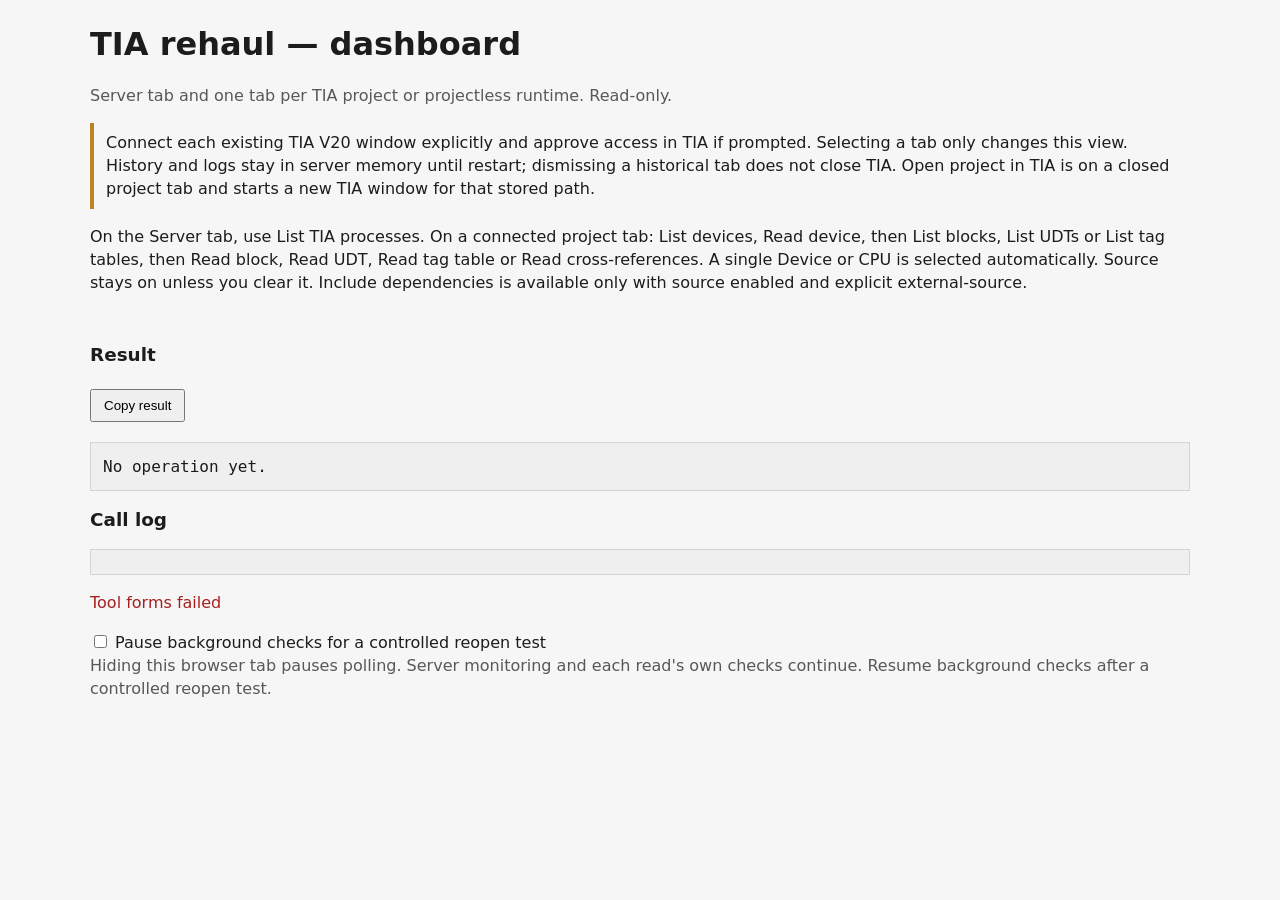
==== commit 177abe38: "Add Open project in TIA on closed project tabs. The action starts one visible TIA window for the sto" ====
--- a/src/TiaOpennessMcpServer/connection-prototype.html
+++ b/src/TiaOpennessMcpServer/connection-prototype.html
@@ -30,7 +30,7 @@
 </style>
 <h1>TIA rehaul — dashboard</h1>
 <p class="muted">Server tab and one tab per TIA project or projectless runtime. Read-only.</p>
-<p class="notice">Connect each existing TIA V20 window explicitly and approve access in TIA if prompted. Selecting a tab only changes this view. History and logs stay in server memory until restart; dismissing a historical tab does not close TIA. Open project in TIA is not available in this phase.</p>
+<p class="notice">Connect each existing TIA V20 window explicitly and approve access in TIA if prompted. Selecting a tab only changes this view. History and logs stay in server memory until restart; dismissing a historical tab does not close TIA. Open project in TIA is on a closed project tab and starts a new TIA window for that stored path.</p>
 <p>On the Server tab, use List TIA processes. On a connected project tab: List devices, Read device, then List blocks, List UDTs or List tag tables, then Read block, Read UDT, Read tag table or Read cross-references. A single Device or CPU is selected automatically. Source stays on unless you clear it. Include dependencies is available only with source enabled and explicit external-source.</p>
 <nav id="tabs" aria-label="Dashboard tabs"></nav>
 <p id="activity" class="muted"></p>
@@ -459,8 +459,8 @@
       (tab.previous || []).forEach(item => summary.push('earlier runtime ' + item.processId + (item.connectionId ? ' connection ' + item.connectionId : '')));
     } else summary.push('Server events, process discovery and bridge status. TIA tabs keep their own project tools and logs.');
     $('summary').textContent = summary.join(' · ');
-    $('history-note').textContent = tab && tab.projectState === 'historical' && tab.projectPath
-      ? 'Stored path: ' + tab.projectPath + '. Open project in TIA is not available in this phase.' : '';
+    $('history-note').textContent = tab && !tab.live && tab.projectPath
+      ? 'Stored path: ' + tab.projectPath + '. Open project starts a new TIA window for this project.' : '';
     const actions = $('actions');
     actions.replaceChildren();
     if (tab && tab.kind === 'tia') {
@@ -473,6 +473,16 @@
       disconnect.disabled = locked || !(tab.processId && (tab.connectionState === 'connected' || tab.cleanupError));
       disconnect.onclick = () => connectionAction('disconnect', { processId: tab.processId }, 'Disconnecting…');
       actions.append(connect, disconnect);
+      if (!tab.live && tab.projectPath) {
+        const open = document.createElement('button');
+        open.type = 'button'; open.textContent = 'Open project in TIA';
+        open.disabled = locked;
+        open.onclick = () => {
+          if (open.disabled) return;
+          connectionAction('projects/open', { tabId: tab.id }, 'Opening the project in a new TIA window. Approve access in TIA if prompted.');
+        };
+        actions.append(open);
+      }
       if (!tab.live) {
         const dismiss = document.createElement('button');
         dismiss.type = 'button'; dismiss.textContent = 'Dismiss history';
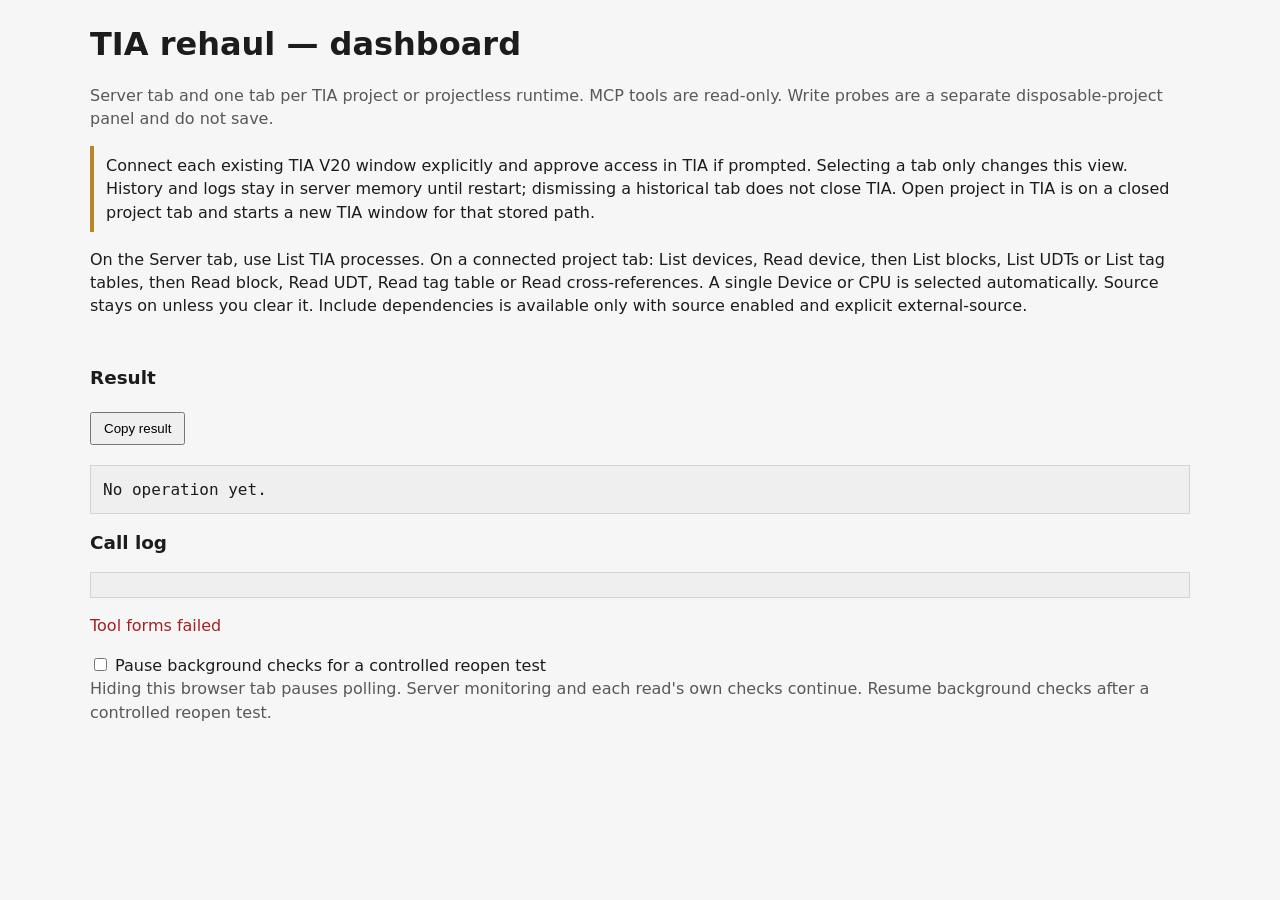
==== commit 65ac5b5c: "Add dashboard write probes so a disposable project can show native create and tag behavior before wr" ====
--- a/src/TiaOpennessMcpServer/connection-prototype.html
+++ b/src/TiaOpennessMcpServer/connection-prototype.html
@@ -29,7 +29,7 @@
   }
 </style>
 <h1>TIA rehaul — dashboard</h1>
-<p class="muted">Server tab and one tab per TIA project or projectless runtime. Read-only.</p>
+<p class="muted">Server tab and one tab per TIA project or projectless runtime. MCP tools are read-only. Write probes are a separate disposable-project panel and do not save.</p>
 <p class="notice">Connect each existing TIA V20 window explicitly and approve access in TIA if prompted. Selecting a tab only changes this view. History and logs stay in server memory until restart; dismissing a historical tab does not close TIA. Open project in TIA is on a closed project tab and starts a new TIA window for that stored path.</p>
 <p>On the Server tab, use List TIA processes. On a connected project tab: List devices, Read device, then List blocks, List UDTs or List tag tables, then Read block, Read UDT, Read tag table or Read cross-references. A single Device or CPU is selected automatically. Source stays on unless you clear it. Include dependencies is available only with source enabled and explicit external-source.</p>
 <nav id="tabs" aria-label="Dashboard tabs"></nav>
@@ -39,6 +39,7 @@
 <div id="actions"></div>
 <p id="history-note"></p>
 <div id="tools"></div>
+<section id="write-probes"></section>
 <h2>Result</h2>
 <p><button id="copy" type="button">Copy result</button> <span id="elapsed" class="muted"></span></p>
 <pre id="result">No operation yet.</pre>
@@ -92,7 +93,7 @@
     while ((match = pattern.exec(body))) found[match[1]] = match[2] === undefined ? true : decode(match[2]);
     return found;
   }
-  function blankState() { return { values: {}, choices: { device: [], cpu: [], block: [], udt: [], tagTable: [], cross: [] }, entries: [], selected: {} }; }
+  function blankState() { return { values: {}, choices: { device: [], cpu: [], block: [], udt: [], tagTable: [], cross: [], group: [] }, entries: [], selected: {} }; }
   function stateFor(tabId) {
     if (!formState.has(tabId)) formState.set(tabId, blankState());
     return formState.get(tabId);
@@ -236,7 +237,8 @@
     ['list_blocks', 'list_udts', 'list_tag_tables'].forEach(tool => { state.values[tool + '.plcObjectId'] = value; });
     state.selected.cpu = value;
     if (previous !== value) {
-      state.choices.block = []; state.choices.udt = []; state.choices.tagTable = []; state.entries = [];
+      state.choices.block = []; state.choices.udt = []; state.choices.tagTable = []; state.choices.group = []; state.entries = [];
+      if (state.probe) { state.probe.created = []; state.probe.source = ''; state.probe.replaceTarget = ''; state.probe.group = ''; state.probe.table = ''; state.probe.entry = ''; }
       state.selected.block = ''; state.selected.udt = ''; state.selected.tagTable = ''; state.selected.cross = '';
       ['get_block', 'get_udt', 'get_tag_table', 'get_cross_references'].forEach(tool => { state.values[tool + '.objectId'] = ''; });
       rebuildCross(state);
@@ -294,6 +296,10 @@
         return { id: node.id, label: (source.path || source.name) + ' (' + source.blockType + ' ' + source.number + ', ' + source.programmingLanguage + ')' };
       }) : nodes(tool === 'list_udts' ? 'udt' : 'tagTable');
       state.selected[kind] = '';
+      const groupKind = tool === 'list_blocks' ? 'blockGroup' : tool === 'list_udts' ? 'typeGroup' : 'tagTableGroup';
+      const groups = flatten(body && body.roots).filter(node => node.kind === groupKind && !node.isSystem && (node.objectId || node.path))
+        .map(node => ({ id: node.objectId ? 'id:' + node.objectId : 'path:' + node.path, label: node.path || node.name || node.objectId, source: tool }));
+      state.choices.group = (state.choices.group || []).filter(item => item.source !== tool).concat(groups);
       setField(tabId, target, 'objectId', '');
       if (tool !== 'list_tag_tables') { /* inventories keep unrelated choices */ }
       if (tool === 'list_blocks' || tool === 'list_udts' || tool === 'list_tag_tables') {
@@ -513,6 +519,7 @@
     });
     labelize();
     refreshSelectors();
+    renderWriteProbes();
     const stored = results.get(selectedId);
     $('result').textContent = stored ? stored.text : 'No operation yet.';
     $('elapsed').textContent = stored && stored.elapsed ? stored.elapsed : '';
@@ -660,6 +667,227 @@
     $('message').textContent = 'Copied result.';
   };
   $('pause').onchange = () => connectionAction('monitor', { paused: $('pause').checked }, $('pause').checked ? 'Pausing background checks…' : 'Resuming background checks…');
+  function probeBag(tabId) {
+    const state = stateFor(tabId);
+    if (!state.probe) state.probe = { armed: false, fileName: '', confirm: false, newName: '', tagName: '', tableName: '', format: 'best', entryKind: 'tag', dataType: '', logicalAddress: '', constantValue: '', attributeName: '', attributeValue: '', source: '', replaceTarget: '', group: '', table: '', entry: '', created: [] };
+    return state.probe;
+  }
+  function probeControls() {
+    const panel = $('write-probes');
+    if (!panel || panel.controls) return panel && panel.controls;
+    const add = (labelText, control) => {
+      const wrap = document.createElement('label');
+      wrap.textContent = labelText + ' ';
+      wrap.append(control);
+      panel.append(wrap);
+      return control;
+    };
+    const input = (type) => { const control = document.createElement('input'); control.type = type; return control; };
+    const choice = () => document.createElement('select');
+    const press = (text, action) => {
+      const control = document.createElement('button');
+      control.type = 'button';
+      control.textContent = text;
+      control.onclick = () => { if (!control.disabled) return probeSubmit(action); };
+      panel.append(control);
+      return control;
+    };
+    const fileName = add('Project file name', input('text'));
+    const confirm = add('Disposable project', input('checkbox'));
+    const arm = press('Arm write probes', 'arm');
+    const disarm = press('Disarm write probes', 'disarm');
+    const source = add('Probe source', choice());
+    const group = add('Probe group', choice());
+    const format = add('Probe format', choice());
+    const newName = add('New name', input('text'));
+    const createCopy = press('Create copy', 'createCopy');
+    const replaceTarget = add('Probe object', choice());
+    const replace = press('Replace probe object', 'replace');
+    const tableName = add('Table name', input('text'));
+    const createTable = press('Create table', 'createTable');
+    const table = add('Probe table', choice());
+    const entryKind = add('Probe entry kind', choice());
+    const tagName = add('Tag name', input('text'));
+    const dataType = add('Data type', input('text'));
+    const logicalAddress = add('Logical address', input('text'));
+    const constantValue = add('Constant value', input('text'));
+    const addTag = press('Add tag', 'addTag');
+    const entry = add('Probe entry', choice());
+    const attributeName = add('Attribute name', input('text'));
+    const attributeValue = add('Attribute value', input('text'));
+    const setAttribute = press('Set tag attribute', 'setTagAttribute');
+    const deleteTag = press('Delete probe tag', 'deleteTag');
+    const importTable = press('Import probe table as SimaticML', 'importTagTable');
+    const titles = { fileName: 'Probe project file', confirm: 'Disposable project confirmation', source: 'Probe source', group: 'Probe group', format: 'Probe format', newName: 'New name', replaceTarget: 'Probe object', tableName: 'Table name', table: 'Probe table', entryKind: 'Probe entry kind', tagName: 'Tag name', dataType: 'Data type', logicalAddress: 'Logical address', constantValue: 'Constant value', entry: 'Probe entry', attributeName: 'Attribute name', attributeValue: 'Attribute value' };
+    panel.controls = { fileName, confirm, arm, disarm, source, group, format, newName, createCopy, replaceTarget, replace, tableName, createTable, table, entryKind, tagName, dataType, logicalAddress, constantValue, addTag, entry, attributeName, attributeValue, setAttribute, deleteTag, importTable, titles };
+    const remember = () => {
+      const tab = selected();
+      if (!tab) return;
+      const probe = probeBag(tab.id);
+      probe.fileName = fileName.value || '';
+      probe.confirm = !!confirm.checked;
+      probe.newName = newName.value || '';
+      probe.tagName = tagName.value || '';
+      probe.tableName = tableName.value || '';
+      probe.format = format.value || 'best';
+      probe.entryKind = entryKind.value || 'tag';
+      probe.dataType = dataType.value || '';
+      probe.logicalAddress = logicalAddress.value || '';
+      probe.constantValue = constantValue.value || '';
+      probe.attributeName = attributeName.value || '';
+      probe.attributeValue = attributeValue.value || '';
+      probe.source = source.value || '';
+      probe.replaceTarget = replaceTarget.value || '';
+      probe.group = group.value || '';
+      probe.table = table.value || '';
+      probe.entry = entry.value || '';
+      render();
+    };
+    [fileName, newName, tagName, tableName, dataType, logicalAddress, constantValue, attributeName, attributeValue].forEach(control => { control.oninput = remember; });
+    [confirm, source, group, format, entryKind, table, entry, replaceTarget].forEach(control => { control.onchange = remember; });
+    return panel.controls;
+  }
+  function fillProbeSelect(select, choices, blank, value) {
+    const signature = JSON.stringify(choices) + '|' + blank;
+    if (select.getAttribute('data-signature') !== signature) {
+      select.replaceChildren();
+      if (blank) {
+        const empty = document.createElement('option');
+        empty.value = ''; empty.textContent = blank;
+        select.append(empty);
+      }
+      choices.forEach(choice => {
+        const option = document.createElement('option');
+        option.value = choice.id; option.textContent = choice.label;
+        select.append(option);
+      });
+      select.setAttribute('data-signature', signature);
+    }
+    if (select.value !== value) select.value = value || '';
+  }
+  function renderWriteProbes() {
+    const controls = probeControls();
+    if (!controls) return;
+    const tab = selected();
+    const probe = tab ? probeBag(tab.id) : null;
+    const ready = projectReady(tab);
+    const locked = serverBusy || inflight;
+    const armed = !!(probe && probe.armed && ready);
+    const processId = tab && tab.processId ? tab.processId : '';
+    Object.keys(controls.titles).forEach(name => controls[name].setAttribute('aria-label', controls.titles[name] + ' for process ' + processId));
+    if (probe) {
+      if (document.activeElement !== controls.fileName && controls.fileName.value !== probe.fileName) controls.fileName.value = probe.fileName;
+      controls.confirm.checked = !!probe.confirm;
+      if (document.activeElement !== controls.newName && controls.newName.value !== probe.newName) controls.newName.value = probe.newName;
+      if (document.activeElement !== controls.tagName && controls.tagName.value !== probe.tagName) controls.tagName.value = probe.tagName;
+      if (document.activeElement !== controls.tableName && controls.tableName.value !== probe.tableName) controls.tableName.value = probe.tableName;
+      ['dataType', 'logicalAddress', 'attributeName', 'attributeValue'].forEach(name => {
+        if (document.activeElement !== controls[name] && controls[name].value !== (probe[name] || '')) controls[name].value = probe[name] || '';
+      });
+      if (document.activeElement !== controls.constantValue && controls.constantValue.value !== probe.constantValue) controls.constantValue.value = probe.constantValue;
+    }
+    const state = tab ? stateFor(tab.id) : blankState();
+    const sources = (state.choices.block || []).map(item => ({ id: item.id, label: 'Block: ' + item.label }))
+      .concat((state.choices.udt || []).map(item => ({ id: item.id, label: 'UDT: ' + item.label })));
+    const created = probe && probe.created || [];
+    fillProbeSelect(controls.source, sources, 'Choose…', probe && probe.source);
+    fillProbeSelect(controls.replaceTarget, created.filter(item => item.kind === 'block' || item.kind === 'udt').map(item => ({ id: item.objectId, label: item.kind + ': ' + (item.name || item.objectId) })), 'Choose…', probe && probe.replaceTarget);
+    fillProbeSelect(controls.group, state.choices.group || [], 'Root', probe && probe.group);
+    fillProbeSelect(controls.format, ['best', 'external-source', 'simatic-sd', 'simatic-ml'].map(item => ({ id: item, label: item })), '', probe && probe.format || 'best');
+    fillProbeSelect(controls.entryKind, [{ id: 'tag', label: 'tag' }, { id: 'userConstant', label: 'user constant' }], '', probe && probe.entryKind || 'tag');
+    fillProbeSelect(controls.table, created.filter(item => item.kind === 'tagTable').map(item => ({ id: item.objectId, label: item.name || item.objectId })), 'Choose…', probe && probe.table);
+    fillProbeSelect(controls.entry, created.filter(item => item.kind === 'tag' || item.kind === 'userConstant').map(item => ({ id: item.objectId, label: item.kind + ': ' + (item.name || item.objectId) })), 'Choose…', probe && probe.entry);
+    controls.arm.disabled = locked || !ready || armed || !(probe && probe.confirm && String(probe.fileName || '').trim());
+    controls.disarm.disabled = locked || !armed;
+    [controls.createCopy, controls.replace, controls.createTable, controls.addTag, controls.setAttribute, controls.deleteTag, controls.importTable].forEach(control => { control.disabled = locked || !armed; });
+  }
+  function probeGroup(value) {
+    if (!value) return {};
+    if (value.indexOf('path:') === 0) return { groupPath: value.slice(5) };
+    if (value.indexOf('id:') === 0) return { groupObjectId: value.slice(3) };
+    return { groupObjectId: value };
+  }
+  async function probeSubmit(action) {
+    const tab = selected();
+    const controls = probeControls();
+    const probe = tab ? probeBag(tab.id) : null;
+    if (!controls || !probe || !tab || inflight) return;
+    const missing = action === 'createCopy' && !probe.source ? 'Choose a block or UDT to copy.'
+      : action === 'createCopy' && !String(probe.newName || '').trim() ? 'Enter a new name.'
+      : action === 'replace' && !probe.replaceTarget ? 'Choose the probe-created block or UDT to replace.'
+      : action === 'createTable' && !String(probe.tableName || '').trim() ? 'Enter a table name.'
+      : action === 'createTable' && !(stateFor(tab.id).values['list_blocks.plcObjectId'] || '').trim() ? 'Read a device so the CPU is selected.'
+      : action === 'addTag' && !probe.table ? 'Choose a probe-created tag table.'
+      : action === 'addTag' && !String(probe.tagName || '').trim() ? 'Enter a tag name.'
+      : action === 'setTagAttribute' && !probe.entry ? 'Choose a probe-created tag or user constant.'
+      : action === 'deleteTag' && !probe.entry ? 'Choose a probe-created tag or user constant.'
+      : action === 'importTagTable' && !probe.table ? 'Choose a probe-created tag table.'
+      : '';
+    if (missing) {
+      $('message').className = '';
+      $('message').textContent = missing;
+      return;
+    }
+    const payload = { action, processId: tab.processId };
+    if (action === 'arm') { payload.projectFileName = probe.fileName.trim(); payload.confirmDisposable = true; }
+    if (action === 'createCopy' || action === 'replace') payload.sourceFormat = probe.format || 'best';
+    if (action === 'createCopy') { payload.objectId = probe.source; payload.newName = probe.newName.trim(); }
+    if (action === 'replace') payload.objectId = probe.replaceTarget;
+    if (action === 'createCopy') Object.assign(payload, probeGroup(probe.group));
+    if (action === 'createTable') {
+      payload.newName = probe.tableName.trim();
+      payload.plcObjectId = stateFor(tab.id).values['list_blocks.plcObjectId'];
+      Object.assign(payload, probeGroup(probe.group));
+    }
+    if (action === 'addTag') {
+      payload.objectId = probe.table;
+      payload.entryKind = probe.entryKind || 'tag';
+      payload.newName = probe.tagName.trim();
+      payload.dataType = probe.dataType;
+      if (payload.entryKind === 'userConstant') payload.value = probe.constantValue;
+      else payload.logicalAddress = probe.logicalAddress;
+    }
+    if (action === 'setTagAttribute') {
+      payload.objectId = probe.entry;
+      payload.attributeName = probe.attributeName;
+      payload.attributeValue = probe.attributeValue;
+    }
+    if (action === 'deleteTag') payload.objectId = probe.entry;
+    if (action === 'importTagTable') payload.objectId = probe.table;
+    const originId = tab.id;
+    inflight = true;
+    $('message').className = '';
+    $('message').textContent = 'Working…';
+    render();
+    const started = now();
+    try {
+      const data = await dashboardPost('write-probe', payload);
+      if (action === 'arm') probe.armed = !!data.armed;
+      if (action === 'disarm') probe.armed = false;
+      (data.created || []).forEach(item => {
+        probe.created = (probe.created || []).filter(existing => existing.objectId !== item.objectId);
+        if (item.objectId && item.kind !== 'deleted') probe.created.push(item);
+      });
+      const partial = Array.isArray(data.errors) && data.errors.length > 0;
+      results.set(originId, {
+        text: JSON.stringify(data, null, 2), failed: false, partial,
+        message: partial ? 'Write probe completed with errors. The project was not saved.' : 'Write probe completed. The project was not saved.',
+        elapsed: Math.round(now() - started) + ' ms round trip'
+      });
+    } catch (error) {
+      if (error.details && error.details.error && (error.details.error.code === 'notArmed' || error.details.error.code === 'reconnectRequired')) probe.armed = false;
+      results.set(originId, { text: JSON.stringify(error.details || { error: error.message }, null, 2), failed: true, partial: false, message: error.message, elapsed: Math.round(now() - started) + ' ms round trip' });
+    } finally {
+      inflight = false;
+      try { await refreshDashboard(); await refreshLogs(); } catch (error) { $('message').textContent = error.message; }
+      render();
+      const stored = results.get(originId);
+      if (selectedId === originId && stored) {
+        $('message').className = stored.failed ? 'error' : stored.partial ? 'partial' : '';
+        $('message').textContent = stored.message;
+      }
+    }
+  }
   async function boot() {
     await loadForms();
     await refreshDashboard();
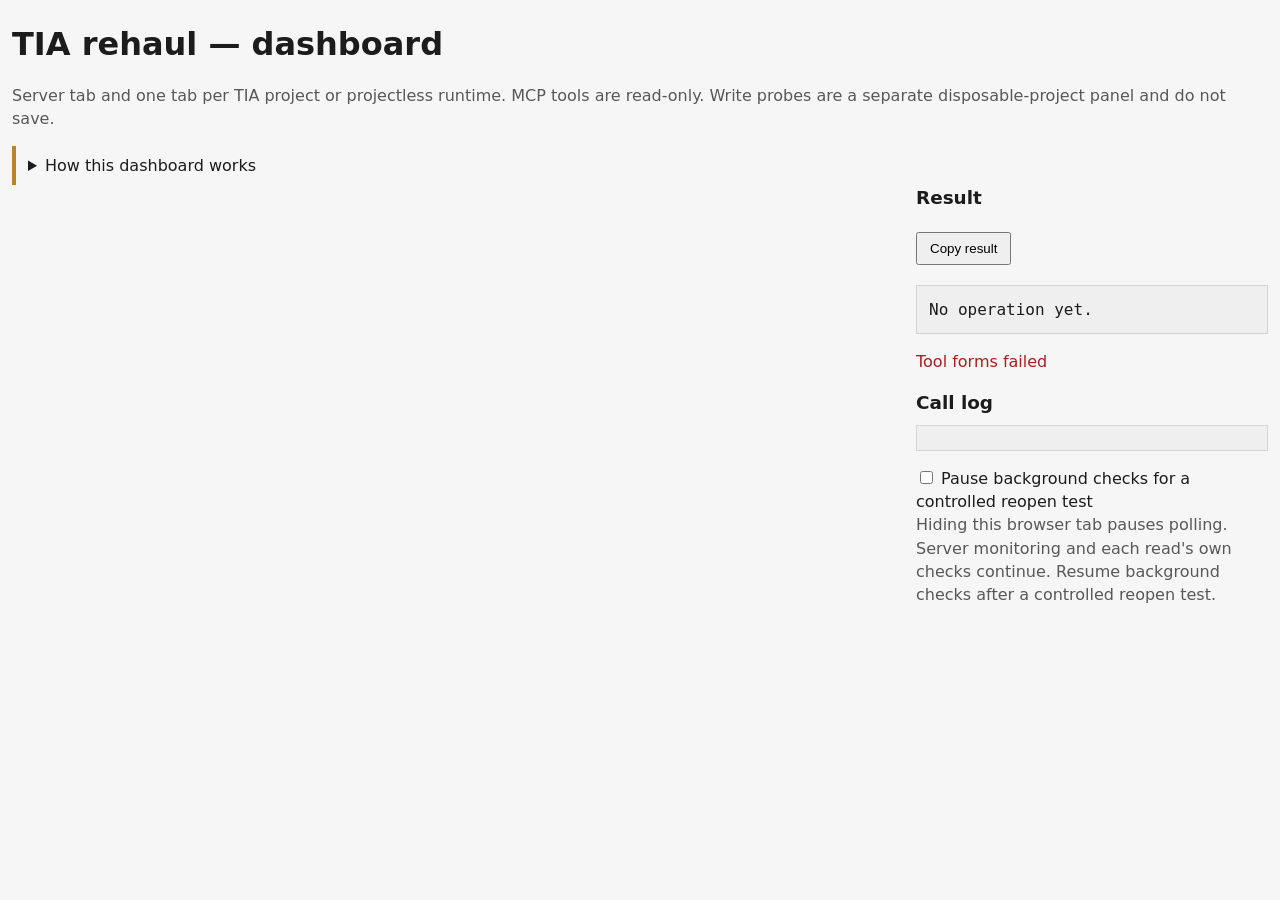
==== commit 194b8d18: "Show one dashboard read tool at a time and keep the result beside grouped write probes. Co-authored-" ====
--- a/src/TiaOpennessMcpServer/connection-prototype.html
+++ b/src/TiaOpennessMcpServer/connection-prototype.html
@@ -9,19 +9,32 @@
     :root { color-scheme: dark; background: #141414; color: #f2f2f2; }
   }
   body { max-width: 1100px; margin: 16px auto; padding: 0 12px; background: inherit; color: inherit; }
-  h1 { margin-bottom: 4px; } h2 { font-size: 1.15rem; }
+  h1 { margin-bottom: 4px; } h2 { font-size: 1.15rem; margin: 0 0 8px; }
   .muted { opacity: .72; } .notice { border-left: 4px solid #b98525; padding: 8px 12px; }
+  details.notice summary { cursor: pointer; }
   button, input, select { max-width: 100%; }
   button { padding: 7px 12px; margin: 4px 4px 4px 0; cursor: pointer; }
   button:disabled { cursor: default; opacity: .5; }
   button[aria-pressed="true"] { outline: 2px solid currentColor; }
   input[type="text"], input[type="number"], select { width: min(100%, 28rem); }
-  #tabs, #actions { display: flex; flex-wrap: wrap; gap: 6px; align-items: center; }
-  form { border: 1px solid #8886; border-radius: 8px; padding: 10px 12px; margin: 8px 0; display: flex; flex-direction: column; align-items: flex-start; gap: 4px; }
+  #tabs, #actions, #tool-nav { display: flex; flex-wrap: wrap; gap: 6px; align-items: center; }
+  #tool-nav { margin: 8px 0; }
+  form { border: 1px solid #8886; border-radius: 8px; padding: 10px 12px; margin: 8px 0; display: flex; flex-direction: column; align-items: flex-start; gap: 8px; }
   form[hidden] { display: none; }
+  form .process-id { display: none; }
+  #write-probes fieldset { border: 1px solid #8886; border-radius: 8px; margin: 12px 0; padding: 8px 12px 12px; display: grid; grid-template-columns: repeat(auto-fill, minmax(16rem, 1fr)); gap: 8px 12px; }
+  #write-probes legend { font-weight: 650; padding: 0 6px; }
+  #write-probes label { display: flex; flex-direction: column; align-items: stretch; gap: 4px; }
+  #write-probes button { grid-column: 1 / -1; justify-self: start; }
+  #write-probes input:not([type="checkbox"]), #write-probes select { width: 100%; }
   pre, #logs { background: #8881; border: 1px solid #8884; padding: 12px; max-height: 320px; overflow: auto; white-space: pre-wrap; overflow-wrap: anywhere; }
   #logs div { padding: 4px 0; border-bottom: 1px solid #8883; }
   #message { min-height: 1.5em; } .error { color: light-dark(#a72020, #ffaaaa); } .partial { color: light-dark(#8a5a00, #e6c07b); }
+  @media (min-width: 960px) {
+    body { max-width: 1280px; }
+    #workspace { display: grid; grid-template-columns: minmax(0, 1fr) 22rem; gap: 16px; align-items: start; }
+    #result-panel { position: sticky; top: 12px; }
+  }
   @media (max-width: 640px) {
     body { margin: 8px auto; padding: 0 8px; }
     h1 { font-size: 1.25rem; }
@@ -30,24 +43,34 @@
 </style>
 <h1>TIA rehaul — dashboard</h1>
 <p class="muted">Server tab and one tab per TIA project or projectless runtime. MCP tools are read-only. Write probes are a separate disposable-project panel and do not save.</p>
-<p class="notice">Connect each existing TIA V20 window explicitly and approve access in TIA if prompted. Selecting a tab only changes this view. History and logs stay in server memory until restart; dismissing a historical tab does not close TIA. Open project in TIA is on a closed project tab and starts a new TIA window for that stored path.</p>
-<p>On the Server tab, use List TIA processes. On a connected project tab: List devices, Read device, then List blocks, List UDTs or List tag tables, then Read block, Read UDT, Read tag table or Read cross-references. A single Device or CPU is selected automatically. Source stays on unless you clear it. Include dependencies is available only with source enabled and explicit external-source.</p>
+<details class="notice">
+  <summary>How this dashboard works</summary>
+  <p>Connect each existing TIA V20 window explicitly and approve access in TIA if prompted. Selecting a tab only changes this view. History and logs stay in server memory until restart; dismissing a historical tab does not close TIA. Open project in TIA is on a closed project tab and starts a new TIA window for that stored path.</p>
+  <p>On the Server tab, use List TIA processes. On a connected project tab: List devices, Read device, then List blocks, List UDTs or List tag tables, then Read block, Read UDT, Read tag table or Read cross-references. A single Device or CPU is selected automatically. Source stays on unless you clear it. Include dependencies is available only with source enabled and explicit external-source.</p>
+</details>
+<div id="workspace">
+<div id="work">
 <nav id="tabs" aria-label="Dashboard tabs"></nav>
 <p id="activity" class="muted"></p>
 <p id="banner" class="notice" hidden></p>
 <section id="summary" aria-live="polite"></section>
 <div id="actions"></div>
 <p id="history-note"></p>
+<nav id="tool-nav" aria-label="Read tools"></nav>
 <div id="tools"></div>
 <section id="write-probes"></section>
+</div>
+<aside id="result-panel">
 <h2>Result</h2>
 <p><button id="copy" type="button">Copy result</button> <span id="elapsed" class="muted"></span></p>
 <pre id="result">No operation yet.</pre>
+<p id="message" role="status"></p>
 <h2>Call log</h2>
 <div id="logs" aria-live="polite"></div>
-<p id="message" role="status"></p>
 <p><label><input id="pause" type="checkbox"> Pause background checks for a controlled reopen test</label><br>
 <span class="muted">Hiding this browser tab pauses polling. Server monitoring and each read's own checks continue. Resume background checks after a controlled reopen test.</span></p>
+</aside>
+</div>
 <script>
   const $ = id => document.getElementById(id);
   const results = new Map();
@@ -160,7 +183,9 @@
         const inner = part.slice(0, part.indexOf('</label>'));
         const label = document.createElement('label');
         label.textContent = decode(inner.slice(0, inner.indexOf('<')).trim()) + ' ';
-        label.append(inner.indexOf('<select') >= 0 ? parseSelect(inner.slice(inner.indexOf('<select'))) : parseInput(inner.slice(inner.indexOf('<input'), inner.indexOf('>', inner.indexOf('<input')) + 1)));
+        const field = inner.indexOf('<select') >= 0 ? parseSelect(inner.slice(inner.indexOf('<select'))) : parseInput(inner.slice(inner.indexOf('<input'), inner.indexOf('>', inner.indexOf('<input')) + 1));
+        if (field.name === 'processId') label.className = 'process-id';
+        label.append(field);
         form.append(label);
       });
       const buttonAt = body.indexOf('<button');
@@ -497,11 +522,11 @@
       }
     }
     const state = stateFor(selectedId);
+    const activeTool = ensureTool(tab);
     formElements().forEach(form => {
-      const process = form.getAttribute('data-process');
       const project = form.getAttribute('data-project') === 'true';
       const tool = form.getAttribute('data-tool');
-      conceal(form, !tab || tab.kind === 'server' ? process === 'required' : process === 'none');
+      conceal(form, contextHidden(form, tab) || tool !== activeTool);
       const button = list(form).find(child => tagOf(child) === 'button');
       if (!button) return;
       let disabled = false;
@@ -517,6 +542,7 @@
       });
       syncConstraints(form);
     });
+    renderToolNav(tab, activeTool);
     labelize();
     refreshSelectors();
     renderWriteProbes();
@@ -667,6 +693,38 @@
     $('message').textContent = 'Copied result.';
   };
   $('pause').onchange = () => connectionAction('monitor', { paused: $('pause').checked }, $('pause').checked ? 'Pausing background checks…' : 'Resuming background checks…');
+  function contextHidden(form, tab) {
+    const process = form.getAttribute('data-process');
+    return !tab || tab.kind === 'server' ? process === 'required' : process === 'none';
+  }
+  function ensureTool(tab) {
+    const state = stateFor(tab ? tab.id : 'server');
+    const available = formElements().filter(form => !contextHidden(form, tab)).map(form => form.getAttribute('data-tool'));
+    const fallback = !tab || tab.kind === 'server' ? 'list_tia_processes' : 'list_devices';
+    if (!available.includes(state.tool)) state.tool = available.includes(fallback) ? fallback : (available[0] || fallback);
+    return state.tool;
+  }
+  function renderToolNav(tab, tool) {
+    const nav = $('tool-nav');
+    if (!nav) return;
+    const forms = formElements().filter(form => !contextHidden(form, tab));
+    const signature = forms.map(form => form.getAttribute('data-tool')).join('|');
+    if (nav.getAttribute('data-signature') !== signature) {
+      nav.replaceChildren();
+      forms.forEach(form => {
+        const name = form.getAttribute('data-tool');
+        const action = list(form).find(child => tagOf(child) === 'button');
+        const button = document.createElement('button');
+        button.type = 'button';
+        button.textContent = action ? action.textContent : name;
+        button.setAttribute('data-show', name);
+        button.onclick = () => { stateFor(selected() ? selected().id : 'server').tool = name; render(); };
+        nav.append(button);
+      });
+      nav.setAttribute('data-signature', signature);
+    }
+    list(nav).forEach(button => button.setAttribute('aria-pressed', button.getAttribute('data-show') === tool ? 'true' : 'false'));
+  }
   function probeBag(tabId) {
     const state = stateFor(tabId);
     if (!state.probe) state.probe = { armed: false, fileName: '', confirm: false, newName: '', tagName: '', tableName: '', format: 'best', entryKind: 'tag', dataType: '', logicalAddress: '', constantValue: '', attributeName: '', attributeValue: '', source: '', replaceTarget: '', group: '', table: '', entry: '', created: [] };
@@ -675,51 +733,62 @@
   function probeControls() {
     const panel = $('write-probes');
     if (!panel || panel.controls) return panel && panel.controls;
-    const add = (labelText, control) => {
+    const group = (title) => {
+      const set = document.createElement('fieldset');
+      const legend = document.createElement('legend');
+      legend.textContent = title;
+      set.append(legend);
+      panel.append(set);
+      return set;
+    };
+    const arming = group('Arm this project');
+    const copying = group('Copy a block or UDT');
+    const tags = group('Tag table');
+    const add = (parent, labelText, control) => {
       const wrap = document.createElement('label');
       wrap.textContent = labelText + ' ';
       wrap.append(control);
-      panel.append(wrap);
+      parent.append(wrap);
       return control;
     };
     const input = (type) => { const control = document.createElement('input'); control.type = type; return control; };
     const choice = () => document.createElement('select');
-    const press = (text, action) => {
+    const press = (parent, text, action) => {
       const control = document.createElement('button');
       control.type = 'button';
       control.textContent = text;
       control.onclick = () => { if (!control.disabled) return probeSubmit(action); };
-      panel.append(control);
+      parent.append(control);
       return control;
     };
-    const fileName = add('Project file name', input('text'));
-    const confirm = add('Disposable project', input('checkbox'));
-    const arm = press('Arm write probes', 'arm');
-    const disarm = press('Disarm write probes', 'disarm');
-    const source = add('Probe source', choice());
-    const group = add('Probe group', choice());
-    const format = add('Probe format', choice());
-    const newName = add('New name', input('text'));
-    const createCopy = press('Create copy', 'createCopy');
-    const replaceTarget = add('Probe object', choice());
-    const replace = press('Replace probe object', 'replace');
-    const tableName = add('Table name', input('text'));
-    const createTable = press('Create table', 'createTable');
-    const table = add('Probe table', choice());
-    const entryKind = add('Probe entry kind', choice());
-    const tagName = add('Tag name', input('text'));
-    const dataType = add('Data type', input('text'));
-    const logicalAddress = add('Logical address', input('text'));
-    const constantValue = add('Constant value', input('text'));
-    const addTag = press('Add tag', 'addTag');
-    const entry = add('Probe entry', choice());
-    const attributeName = add('Attribute name', input('text'));
-    const attributeValue = add('Attribute value', input('text'));
-    const setAttribute = press('Set tag attribute', 'setTagAttribute');
-    const deleteTag = press('Delete probe tag', 'deleteTag');
-    const importTable = press('Import probe table as SimaticML', 'importTagTable');
+    const fileName = add(arming, 'Project file name', input('text'));
+    const confirm = add(arming, 'Disposable project', input('checkbox'));
+    const arm = press(arming, 'Arm write probes', 'arm');
+    const disarm = press(arming, 'Disarm write probes', 'disarm');
+    const source = add(copying, 'Probe source', choice());
+    const groupChoice = add(copying, 'Probe group', choice());
+    const format = add(copying, 'Probe format', choice());
+    const newName = add(copying, 'New name', input('text'));
+    const createCopy = press(copying, 'Create copy', 'createCopy');
+    const replaceTarget = add(copying, 'Probe object', choice());
+    const replace = press(copying, 'Replace probe object', 'replace');
+    const tableName = add(tags, 'Table name', input('text'));
+    const createTable = press(tags, 'Create table', 'createTable');
+    const table = add(tags, 'Probe table', choice());
+    const entryKind = add(tags, 'Probe entry kind', choice());
+    const tagName = add(tags, 'Tag name', input('text'));
+    const dataType = add(tags, 'Data type', input('text'));
+    const logicalAddress = add(tags, 'Logical address', input('text'));
+    const constantValue = add(tags, 'Constant value', input('text'));
+    const addTag = press(tags, 'Add tag', 'addTag');
+    const entry = add(tags, 'Probe entry', choice());
+    const attributeName = add(tags, 'Attribute name', input('text'));
+    const attributeValue = add(tags, 'Attribute value', input('text'));
+    const setAttribute = press(tags, 'Set tag attribute', 'setTagAttribute');
+    const deleteTag = press(tags, 'Delete probe tag', 'deleteTag');
+    const importTable = press(tags, 'Import probe table as SimaticML', 'importTagTable');
     const titles = { fileName: 'Probe project file', confirm: 'Disposable project confirmation', source: 'Probe source', group: 'Probe group', format: 'Probe format', newName: 'New name', replaceTarget: 'Probe object', tableName: 'Table name', table: 'Probe table', entryKind: 'Probe entry kind', tagName: 'Tag name', dataType: 'Data type', logicalAddress: 'Logical address', constantValue: 'Constant value', entry: 'Probe entry', attributeName: 'Attribute name', attributeValue: 'Attribute value' };
-    panel.controls = { fileName, confirm, arm, disarm, source, group, format, newName, createCopy, replaceTarget, replace, tableName, createTable, table, entryKind, tagName, dataType, logicalAddress, constantValue, addTag, entry, attributeName, attributeValue, setAttribute, deleteTag, importTable, titles };
+    panel.controls = { fileName, confirm, arm, disarm, source, group: groupChoice, format, newName, createCopy, replaceTarget, replace, tableName, createTable, table, entryKind, tagName, dataType, logicalAddress, constantValue, addTag, entry, attributeName, attributeValue, setAttribute, deleteTag, importTable, titles };
     const remember = () => {
       const tab = selected();
       if (!tab) return;
@@ -738,13 +807,13 @@
       probe.attributeValue = attributeValue.value || '';
       probe.source = source.value || '';
       probe.replaceTarget = replaceTarget.value || '';
-      probe.group = group.value || '';
+      probe.group = groupChoice.value || '';
       probe.table = table.value || '';
       probe.entry = entry.value || '';
       render();
     };
     [fileName, newName, tagName, tableName, dataType, logicalAddress, constantValue, attributeName, attributeValue].forEach(control => { control.oninput = remember; });
-    [confirm, source, group, format, entryKind, table, entry, replaceTarget].forEach(control => { control.onchange = remember; });
+    [confirm, source, groupChoice, format, entryKind, table, entry, replaceTarget].forEach(control => { control.onchange = remember; });
     return panel.controls;
   }
   function fillProbeSelect(select, choices, blank, value) {
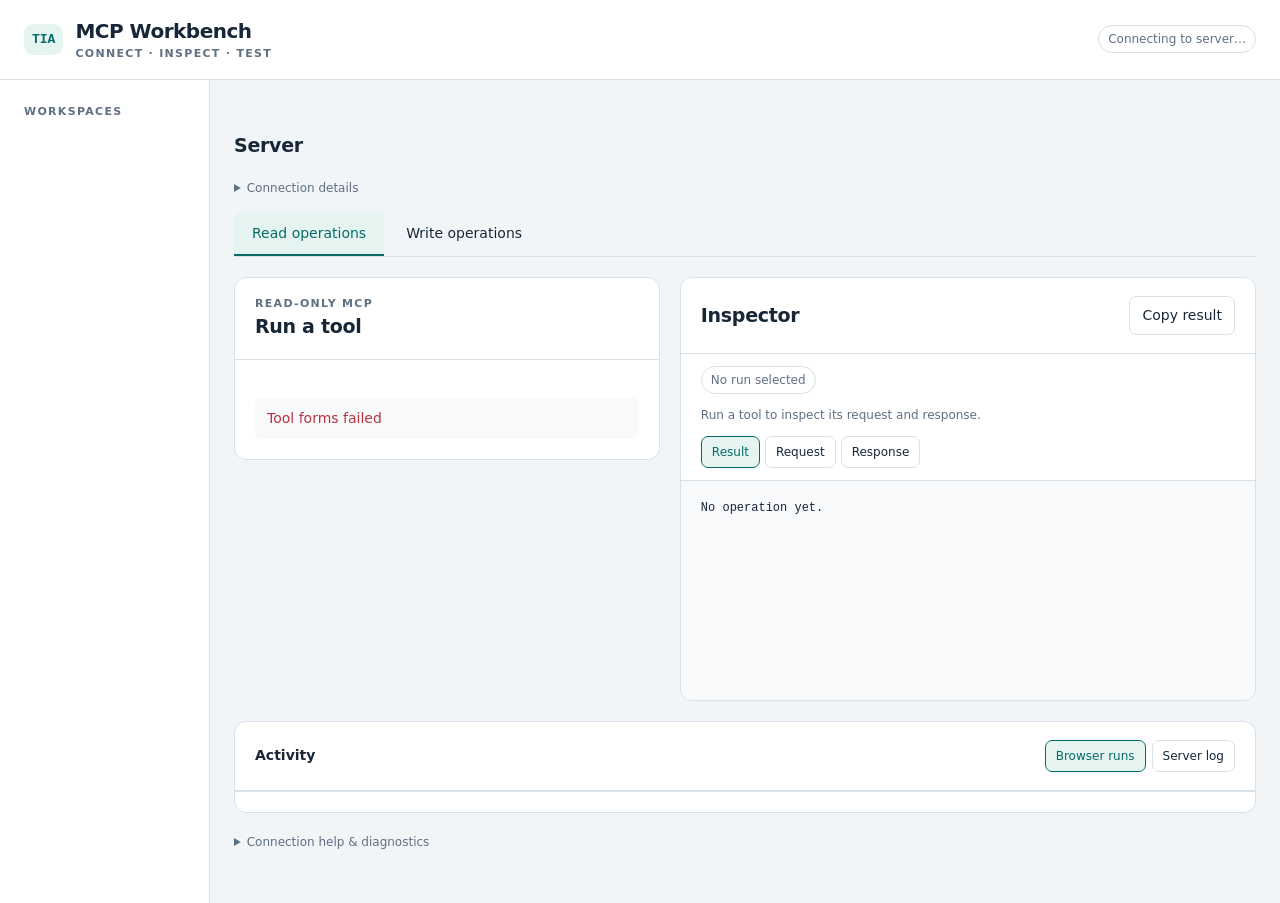
==== commit 0e0a73c8: "Refine TIA MCP connection and publication boundaries" ====
--- a/src/TiaOpennessMcpServer/connection-prototype.html
+++ b/src/TiaOpennessMcpServer/connection-prototype.html
@@ -2,80 +2,161 @@
 <html lang="en">
 <meta charset="utf-8">
 <meta name="viewport" content="width=device-width,initial-scale=1">
-<title>TIA rehaul — dashboard</title>
+<title>TIA MCP · Workbench</title>
 <style>
-  :root { color-scheme: light; font: 16px/1.45 system-ui, sans-serif; background: #f6f6f7; color: #1c1c1c; }
+  :root { color-scheme: light; font: 14px/1.5 system-ui, sans-serif; --bg:#f2f5f8; --panel:#fff; --soft:#f7f9fb; --text:#182738; --muted:#5e7083; --line:#d8e1e9; --accent:#086b69; --tint:#e6f4f1; --warn:#8a570e; --warning:#fff5df; --red:#b93240; background:var(--bg); color:var(--text); }
   @media (prefers-color-scheme: dark) {
-    :root { color-scheme: dark; background: #141414; color: #f2f2f2; }
-  }
-  body { max-width: 1100px; margin: 16px auto; padding: 0 12px; background: inherit; color: inherit; }
-  h1 { margin-bottom: 4px; } h2 { font-size: 1.15rem; margin: 0 0 8px; }
-  .muted { opacity: .72; } .notice { border-left: 4px solid #b98525; padding: 8px 12px; }
-  details.notice summary { cursor: pointer; }
-  button, input, select { max-width: 100%; }
-  button { padding: 7px 12px; margin: 4px 4px 4px 0; cursor: pointer; }
-  button:disabled { cursor: default; opacity: .5; }
-  button[aria-pressed="true"] { outline: 2px solid currentColor; }
-  input[type="text"], input[type="number"], select { width: min(100%, 28rem); }
-  #tabs, #actions, #tool-nav { display: flex; flex-wrap: wrap; gap: 6px; align-items: center; }
-  #tool-nav { margin: 8px 0; }
-  form { border: 1px solid #8886; border-radius: 8px; padding: 10px 12px; margin: 8px 0; display: flex; flex-direction: column; align-items: flex-start; gap: 8px; }
-  form[hidden] { display: none; }
-  form .process-id { display: none; }
-  #write-probes fieldset { border: 1px solid #8886; border-radius: 8px; margin: 12px 0; padding: 8px 12px 12px; display: grid; grid-template-columns: repeat(auto-fill, minmax(16rem, 1fr)); gap: 8px 12px; }
-  #write-probes legend { font-weight: 650; padding: 0 6px; }
-  #write-probes label { display: flex; flex-direction: column; align-items: stretch; gap: 4px; }
-  #write-probes button { grid-column: 1 / -1; justify-self: start; }
-  #write-probes input:not([type="checkbox"]), #write-probes select { width: 100%; }
-  pre, #logs { background: #8881; border: 1px solid #8884; padding: 12px; max-height: 320px; overflow: auto; white-space: pre-wrap; overflow-wrap: anywhere; }
-  #logs div { padding: 4px 0; border-bottom: 1px solid #8883; }
-  #message { min-height: 1.5em; } .error { color: light-dark(#a72020, #ffaaaa); } .partial { color: light-dark(#8a5a00, #e6c07b); }
-  @media (min-width: 960px) {
-    body { max-width: 1280px; }
-    #workspace { display: grid; grid-template-columns: minmax(0, 1fr) 22rem; gap: 16px; align-items: start; }
-    #result-panel { position: sticky; top: 12px; }
+    :root { color-scheme:dark; --bg:#10171f; --panel:#18222d; --soft:#131c26; --text:#e3eaf2; --muted:#9aafc2; --line:#304052; --accent:#77d9c3; --tint:#213e3e; --warn:#f0c778; --warning:#382e1d; --red:#ff9ba5; }
+  }
+  * { box-sizing:border-box; }
+  [hidden], form[hidden], .process-id { display:none !important; }
+  body { margin:0; }
+  h1,h2,h3,p { margin:0; } h1 { font-size:20px; letter-spacing:-.5px; } h2 { font-size:19px; letter-spacing:-.3px; } h3 { font-size:14px; }
+  button,input,select,textarea { font:inherit; max-width:100%; }
+  button { border:1px solid var(--line); border-radius:7px; padding:8px 12px; background:var(--panel); color:var(--text); cursor:pointer; text-align:left; }
+  button:hover:not(:disabled) { border-color:var(--accent); background:var(--tint); }
+  button:disabled { opacity:.45; cursor:not-allowed; }
+  button[aria-pressed="true"] { color:var(--accent); background:var(--tint); border-color:var(--accent); }
+  button.primary, form > button { background:var(--accent); color:var(--bg); border-color:var(--accent); font-weight:650; }
+  button.danger { color:var(--red); }
+  :focus-visible { outline:3px solid var(--accent); outline-offset:3px; }
+  input:not([type="checkbox"]),select,textarea { width:100%; min-width:0; padding:9px 10px; border:1px solid var(--line); border-radius:6px; background:var(--soft); color:var(--text); }
+  input[type="checkbox"] { accent-color:var(--accent); width:16px; height:16px; margin:0 7px 0 0; vertical-align:middle; }
+  label { display:block; color:var(--muted); font-size:13px; }
+  label > input:not([type="checkbox"]),label > select,label > textarea { display:block; margin-top:5px; color:var(--text); }
+  .topbar { display:flex; align-items:center; justify-content:space-between; gap:16px; padding:16px 24px; background:var(--panel); border-bottom:1px solid var(--line); }
+  .brand { display:flex; align-items:center; gap:12px; } .mark { background:var(--tint); color:var(--accent); padding:8px; border-radius:9px; font:700 13px ui-monospace,Consolas,monospace; }
+  .eyebrow { font-size:11px; font-weight:700; letter-spacing:1.3px; text-transform:uppercase; color:var(--muted); }
+  .muted,.hint { color:var(--muted); } .hint { font-size:12px; } .mono,code,pre { font-family:ui-monospace,SFMono-Regular,Consolas,monospace; }
+  .badge { display:inline-flex; align-items:center; gap:6px; padding:4px 9px; border:1px solid var(--line); border-radius:20px; font-size:12px; color:var(--muted); }
+  .badge.good { color:var(--accent); background:var(--tint); } .badge.warn { color:var(--warn); background:var(--warning); }
+  #activity { white-space:nowrap; }
+  .shell { display:grid; grid-template-columns:210px minmax(0,1fr); min-height:calc(100vh - 77px); }
+  .sidebar { padding:24px 14px; border-right:1px solid var(--line); background:var(--panel); min-width:0; }
+  .sidebar .eyebrow { padding:0 10px 12px; }
+  #tabs { display:flex; flex-direction:column; gap:7px; }
+  #tabs button { display:flex; flex-direction:column; gap:4px; width:100%; padding:11px 12px; background:transparent; border-color:transparent; overflow-wrap:anywhere; }
+  #tabs button[aria-pressed="true"] { background:var(--tint); border-color:var(--line); }
+  .tab-name { font-weight:650; } .tab-state { font-size:11px; color:var(--muted); }
+  main { padding:24px; min-width:0; max-width:1800px; width:100%; margin:auto; align-self:start; }
+  .context-heading { display:flex; flex-wrap:wrap; align-items:center; justify-content:space-between; gap:12px; }
+  #summary { display:flex; flex-wrap:wrap; gap:7px; margin-top:9px; }
+  #actions { display:flex; flex-wrap:wrap; gap:8px; }
+  .context-details { margin:10px 0 16px; color:var(--muted); font-size:12px; }
+  details > summary { cursor:pointer; } details > p { margin-top:8px; overflow-wrap:anywhere; }
+  #context-path { white-space:pre-wrap; }
+  #history-note:empty,#message:empty { display:none; }
+  #history-note,.notice { background:var(--warning); color:var(--warn); border:1px solid var(--line); border-radius:8px; padding:12px; margin:12px 0; overflow-wrap:anywhere; }
+  #mode-nav { display:flex; gap:4px; border-bottom:1px solid var(--line); margin-bottom:20px; }
+  #mode-nav button { border:0; border-radius:6px 6px 0 0; padding:10px 18px; border-bottom:2px solid transparent; background:transparent; }
+  #mode-nav button[aria-pressed="true"] { border-bottom-color:var(--accent); color:var(--accent); background:var(--tint); }
+  #workspace { display:grid; grid-template-columns:minmax(290px,.85fr) minmax(340px,1.15fr); gap:20px; align-items:start; }
+  .panel { background:var(--panel); border:1px solid var(--line); border-radius:12px; min-width:0; overflow:hidden; }
+  .panel-head { padding:18px 20px; border-bottom:1px solid var(--line); display:flex; flex-wrap:wrap; align-items:center; justify-content:space-between; gap:10px; }
+  .panel-body { padding:20px; } .stack { display:flex; flex-direction:column; gap:16px; }
+  #tool-nav { margin-bottom:18px; }
+  #tool-name { display:block; color:var(--muted); font-size:12px; margin-top:5px; }
+  form { display:flex; flex-direction:column; gap:14px; }
+  form > label { width:100%; }
+  form > button { margin-top:6px; align-self:flex-start; }
+  .tool-description { font-size:12px; color:var(--muted); order:10; border-top:1px solid var(--line); padding-top:12px; }
+  .tool-description summary { font-weight:600; }
+  #prerequisite { padding:12px; background:var(--soft); border:1px solid var(--line); border-radius:8px; margin-bottom:16px; }
+  #prerequisite p { margin-bottom:8px; } #prerequisite button { font-size:12px; }
+  .field-help { display:block; color:var(--muted); font-size:11px; margin-top:4px; }
+  #message { padding:10px 12px; border-radius:7px; margin-top:14px; background:var(--soft); overflow-wrap:anywhere; }
+  .error { color:var(--red); } .partial { color:var(--warn); }
+  #created-objects { margin-top:18px; border-top:1px solid var(--line); padding-top:12px; }
+  #created-objects p { font-size:12px; color:var(--muted); padding:4px 0; overflow-wrap:anywhere; }
+  #result-panel { position:sticky; top:16px; }
+  #run-meta { padding:12px 20px; display:flex; flex-wrap:wrap; gap:8px; align-items:center; }
+  #run-context { padding:0 20px 12px; overflow-wrap:anywhere; }
+  .segmented { display:flex; flex-wrap:wrap; gap:5px; padding:0 20px 12px; }
+  .segmented button { font-size:12px; padding:6px 10px; }
+  pre { background:var(--soft); border:0; border-top:1px solid var(--line); padding:18px 20px; margin:0; min-height:220px; max-height:56vh; overflow:auto; white-space:pre-wrap; overflow-wrap:anywhere; font-size:12px; line-height:1.65; tab-size:2; }
+  .empty-result { color:var(--muted); }
+  #history-panel { margin-top:20px; }
+  .history-tabs { display:flex; gap:6px; } .history-tabs button { padding:6px 10px; font-size:12px; }
+  #runs,#logs { max-height:300px; overflow:auto; }
+  .run-row { display:grid; grid-template-columns:75px minmax(0,1fr) auto; gap:10px; align-items:center; width:100%; border:0; border-bottom:1px solid var(--line); border-radius:0; padding:11px 20px; font-size:12px; }
+  .run-row small { color:var(--muted); } .run-row .run-name { overflow-wrap:anywhere; }
+  .log-row { padding:10px 20px; border-bottom:1px solid var(--line); font-size:12px; overflow-wrap:anywhere; }
+  .log-row summary { display:flex; flex-wrap:wrap; gap:10px; }
+  .history-note { padding:10px 20px; border-top:1px solid var(--line); font-size:11px; color:var(--muted); }
+  .footer-help { margin-top:20px; font-size:12px; color:var(--muted); }
+  .footer-help label { margin-top:12px; }
+  @media (max-width: 1150px) {
+    .shell { grid-template-columns:minmax(0,1fr); } .sidebar { padding:12px 20px; border-right:0; border-bottom:1px solid var(--line); }
+    .sidebar .eyebrow { display:none; } #tabs { flex-direction:row; overflow:auto; } #tabs button { min-width:170px; width:auto; flex-shrink:0; }
+    main { padding:20px; }
+  }
+  @media (max-width: 850px) {
+    #workspace { grid-template-columns:1fr; } #result-panel { position:static; } pre { max-height:440px; }
   }
   @media (max-width: 640px) {
-    body { margin: 8px auto; padding: 0 8px; }
-    h1 { font-size: 1.25rem; }
-    pre, #logs { max-height: 220px; }
-  }
+    .topbar { padding:14px 16px; } .topbar .eyebrow { display:none; } main { padding:16px; } .sidebar { padding:10px; }
+    h1 { font-size:18px; } .panel-head,.panel-body { padding:16px; } #mode-nav button { padding:10px 12px; }
+    .run-row { grid-template-columns:60px minmax(0,1fr) auto; padding:10px 12px; gap:8px; } #run-meta { padding:12px 16px; }
+  }
+  .source-editor { display:grid; gap:12px; padding:14px; border:1px solid var(--line); border-radius:8px; margin:12px 0; min-width:0; }
+  .source-editor textarea { min-height:190px; width:100%; font-family:Consolas,monospace; }
+  .write-helper { margin:14px 0; padding:14px; border:1px solid var(--line); border-radius:8px; }
+  .write-helper button { margin:4px 6px 4px 0; }
+  textarea { max-width:100%; box-sizing:border-box; }
 </style>
-<h1>TIA rehaul — dashboard</h1>
-<p class="muted">Server tab and one tab per TIA project or projectless runtime. MCP tools are read-only. Write probes are a separate disposable-project panel and do not save.</p>
-<details class="notice">
-  <summary>How this dashboard works</summary>
-  <p>Connect each existing TIA V20 window explicitly and approve access in TIA if prompted. Selecting a tab only changes this view. History and logs stay in server memory until restart; dismissing a historical tab does not close TIA. Open project in TIA is on a closed project tab and starts a new TIA window for that stored path.</p>
-  <p>On the Server tab, use List TIA processes. On a connected project tab: List devices, Read device, then List blocks, List UDTs or List tag tables, then Read block, Read UDT, Read tag table or Read cross-references. A single Device or CPU is selected automatically. Source stays on unless you clear it. Include dependencies is available only with source enabled and explicit external-source.</p>
-</details>
+<header class="topbar"><div class="brand"><span class="mark">TIA</span><div><h1>MCP Workbench</h1><p class="eyebrow">Connect · inspect · test</p></div></div><span id="activity" class="badge" role="status">Connecting to server…</span></header>
+<div class="shell">
+<aside class="sidebar"><p class="eyebrow">Workspaces</p><nav id="tabs" aria-label="Dashboard tabs"></nav></aside>
+<main>
+<p id="banner" class="notice" hidden></p>
+<div class="context-heading"><h2 id="context-title">Server</h2><div id="actions"></div></div>
+<section id="summary" aria-label="Target status"></section>
+<details class="context-details"><summary>Connection details</summary><p id="context-path" class="mono"></p></details>
+<p id="history-note"></p>
+<nav id="mode-nav" aria-label="Workspace mode"><button id="mode-tools" type="button" aria-pressed="true">Read operations</button><button id="mode-writes" type="button" aria-pressed="false">Write operations</button></nav>
 <div id="workspace">
-<div id="work">
-<nav id="tabs" aria-label="Dashboard tabs"></nav>
-<p id="activity" class="muted"></p>
-<p id="banner" class="notice" hidden></p>
-<section id="summary" aria-live="polite"></section>
-<div id="actions"></div>
-<p id="history-note"></p>
-<nav id="tool-nav" aria-label="Read tools"></nav>
+<section id="work" class="panel">
+<div class="panel-head"><div><p class="eyebrow" id="runner-kind">Read-only MCP</p><h2 id="runner-title">Run a tool</h2></div></div>
+<div class="panel-body">
+<div id="tool-area">
+<div id="tool-nav"></div>
+<div id="prerequisite" hidden></div>
 <div id="tools"></div>
-<section id="write-probes"></section>
 </div>
-<aside id="result-panel">
-<h2>Result</h2>
-<p><button id="copy" type="button">Copy result</button> <span id="elapsed" class="muted"></span></p>
-<pre id="result">No operation yet.</pre>
+
 <p id="message" role="status"></p>
-<h2>Call log</h2>
-<div id="logs" aria-live="polite"></div>
-<p><label><input id="pause" type="checkbox"> Pause background checks for a controlled reopen test</label><br>
-<span class="muted">Hiding this browser tab pauses polling. Server monitoring and each read's own checks continue. Resume background checks after a controlled reopen test.</span></p>
+</div></section>
+<aside id="result-panel" class="panel" aria-label="Run inspector">
+<div class="panel-head"><h2>Inspector</h2><button id="copy" type="button">Copy result</button></div>
+<div id="run-meta"><span id="run-outcome" class="badge">No run selected</span><span id="elapsed" class="hint"></span></div>
+<p id="run-context" class="hint">Run a tool to inspect its request and response.</p>
+<div class="segmented" id="inspector-tabs"><button id="view-result" type="button" aria-pressed="true">Result</button><button id="view-request" type="button" aria-pressed="false">Request</button><button id="view-response" type="button" aria-pressed="false">Response</button></div>
+<pre id="result" tabindex="0">No operation yet.</pre>
 </aside>
 </div>
+<section id="history-panel" class="panel">
+<div class="panel-head"><h3>Activity</h3><div class="history-tabs"><button id="history-runs" type="button" aria-pressed="true">Browser runs</button><button id="history-server" type="button" aria-pressed="false">Server log</button></div></div>
+<div id="runs"></div><div id="logs" hidden></div><p id="retention-note" class="history-note"></p>
+</section>
+<details class="footer-help"><summary>Connection help &amp; diagnostics</summary>
+<p>Connect an existing TIA window from its workspace. Selecting a workspace changes only this view. Each call targets that workspace’s process. Read and write operations call the published MCP tools. Writes change the connected project in memory; save it in TIA when ready.</p>
+<p>Server history lasts until restart. Browser runs retain exact requests and responses in this browser tab where storage is available. Object selections are cleared when the project or connection changes.</p>
+<label><input id="pause" type="checkbox"> Pause background checks for a controlled reopen test</label>
+<p>Each operation still checks its project context. Resume background checks after the test. Hiding this page pauses browser polling only.</p>
+</details>
+</main></div>
 <script>
   const $ = id => document.getElementById(id);
   const results = new Map();
   const formState = new Map();
   const stamps = new Map();
+  let runs = [];
+  let runCounter = 0;
+  let inspectorView = 'result';
+  let historyView = 'runs';
+  let storageAvailable = true;
+  const runLimit = 40;
+  const storageKey = 'tia-workbench-runs-v1';
   let tabs = [];
   let selectedId = 'server';
   let serverBusy = false;
@@ -93,7 +174,7 @@
     'get_udt.includeSource': 'Include UDT source', 'get_udt.includePath': 'Include UDT path', 'get_udt.includeDependencies': 'Include UDT dependencies', 'get_udt.sourceFormat': 'UDT source format',
     'get_tag_table.includeEntries': 'Include entries', 'get_tag_table.includePath': 'Include tag table path'
   };
-  const selectorTitles = { device: 'Device', cpu: 'CPU', block: 'Block', udt: 'UDT', tagTable: 'Tag table', cross: 'Cross-reference object' };
+  const selectorTitles = { entry: 'Tag or user constant', entryTable: 'Table containing the entry', group: 'Destination group', sourceBlock: 'Existing block source', sourceUdt: 'Existing UDT source', device: 'Device', cpu: 'CPU', block: 'Block', udt: 'UDT', tagTable: 'Tag table', cross: 'Cross-reference object' };
   function list(node) { return Array.prototype.slice.call((node && node.children) || []); }
   function tagOf(node) { return String((node && (node.tagName || node.tag)) || '').toLowerCase(); }
   function walk(node, visit) { for (const child of list(node)) { visit(child); walk(child, visit); } }
@@ -116,7 +197,7 @@
     while ((match = pattern.exec(body))) found[match[1]] = match[2] === undefined ? true : decode(match[2]);
     return found;
   }
-  function blankState() { return { values: {}, choices: { device: [], cpu: [], block: [], udt: [], tagTable: [], cross: [], group: [] }, entries: [], selected: {} }; }
+  function blankState() { return { values: {}, choices: { device: [], cpu: [], block: [], udt: [], tagTable: [], cross: [], group: [] }, entries: [], entryTable: '', entryState: 'Select a table to load its tags and user constants.', sources: {}, selected: {} }; }
   function stateFor(tabId) {
     if (!formState.has(tabId)) formState.set(tabId, blankState());
     return formState.get(tabId);
@@ -154,6 +235,7 @@
     select.name = values.name || '';
     select.setAttribute('data-type', 'string');
     if (values['data-default']) select.setAttribute('data-default', values['data-default']);
+    if (values['data-required']) select.setAttribute('data-required','true');
     fragment.split('<option').slice(1).forEach(optionHtml => {
       const option = document.createElement('option');
       const head = optionHtml.slice(0, optionHtml.indexOf('>'));
@@ -164,6 +246,23 @@
     if (values['data-default']) select.value = values['data-default'];
     return select;
   }
+  function parseTextarea(fragment) {
+    const field = document.createElement('textarea');
+    const values = attrs(fragment.slice(0, fragment.indexOf('>')));
+    field.name = values.name || '';
+    field.setAttribute('data-type', values['data-type'] || 'json');
+    field.setAttribute('data-required', 'true');
+    return field;
+  }
+  function isWrite(tool) {
+    const form = formByTool(tool);
+    return !!form && form.getAttribute('data-write') === 'true';
+  }
+  function cpuTools() {
+    return ['list_blocks', 'list_udts', 'list_tag_tables', 'write_blocks', 'write_udts', 'create_tag_table', 'import_tag_tables'];
+  }
+  function entryTools() { return ['set_tag_entry_attribute', 'delete_tag_entry']; }
+  function tableTools() { return ['get_tag_table', 'create_tag', 'create_user_constant']; }
   function mountForms(html) {
     const parent = $('tools');
     parent.replaceChildren();
@@ -176,16 +275,29 @@
       form.setAttribute('data-tool', values['data-tool'] || '');
       form.setAttribute('data-process', values['data-process'] || '');
       form.setAttribute('data-project', values['data-project'] || 'false');
+      form.setAttribute('data-write', values['data-write'] || 'false');
       const body = chunk.slice(chunk.indexOf('>', start) + 1);
       const description = body.indexOf('<p>') >= 0 ? body.slice(body.indexOf('<p>') + 3, body.indexOf('</p>')) : '';
-      if (description) { const paragraph = document.createElement('p'); paragraph.textContent = decode(description); form.append(paragraph); }
+      if (description) {
+        const details = document.createElement('details'); details.className = 'tool-description';
+        const summary = document.createElement('summary'); summary.textContent = 'Tool behavior & format details';
+        const paragraph = document.createElement('p'); paragraph.textContent = decode(description);
+        details.append(summary, paragraph); form.append(details);
+      }
       body.split('<label>').slice(1).forEach(part => {
         const inner = part.slice(0, part.indexOf('</label>'));
         const label = document.createElement('label');
-        label.textContent = decode(inner.slice(0, inner.indexOf('<')).trim()) + ' ';
-        const field = inner.indexOf('<select') >= 0 ? parseSelect(inner.slice(inner.indexOf('<select'))) : parseInput(inner.slice(inner.indexOf('<input'), inner.indexOf('>', inner.indexOf('<input')) + 1));
+        const field = inner.indexOf('<textarea') >= 0 ? parseTextarea(inner.slice(inner.indexOf('<textarea'))) : inner.indexOf('<select') >= 0 ? parseSelect(inner.slice(inner.indexOf('<select'))) : parseInput(inner.slice(inner.indexOf('<input'), inner.indexOf('>', inner.indexOf('<input')) + 1));
+        const friendly = { objectId:'Native object ID', plcObjectId:'CPU native ID', includePath:'Include navigation path', includeSource:'Include native source', groupObjectId:'Destination group native ID', groupPath:'Destination group path', name:'Name', dataType:'Data type', logicalAddress:'Logical address', value:'Constant value', attributeName:'Attribute name', attributeValue:'Attribute value (JSON string, boolean or number)', documents:'Source documents', sourceFormat:'Source format', includeDependencies:'Include source dependencies', includeEntries:'Include tags and constants' };
+        label.textContent = (friendly[field.name] || decode(inner.slice(0, inner.indexOf('<')).trim())) + ' ';
         if (field.name === 'processId') label.className = 'process-id';
         label.append(field);
+        if (field.name === 'objectId' || field.name === 'plcObjectId') {
+          const hint = document.createElement('small'); hint.className = 'field-help'; hint.textContent = 'Filled by the selector above, or paste an exact native ID.'; label.append(hint);
+        }
+        if (field.name === 'includeDependencies') {
+          const hint = document.createElement('small'); hint.className = 'field-help'; hint.textContent = 'Available with native source enabled and external-source format.'; label.append(hint);
+        }
         form.append(label);
       });
       const buttonAt = body.indexOf('<button');
@@ -198,6 +310,7 @@
       bindForm(form);
     });
     addSelectors();
+    addWriteHelpers();
     formsReady = true;
   }
   function bindForm(form) {
@@ -209,6 +322,7 @@
         const state = stateFor(selectedId);
         state.values[tool + '.' + field.name] = field.type === 'checkbox' ? !!field.checked : field.value;
         if (field.name === 'plcObjectId') setPlc(selectedId, field.value);
+        else render();
       };
       field.oninput = handler;
       field.onchange = handler;
@@ -231,6 +345,8 @@
   function addSelectors() {
     addChoice('get_device', 'objectId', 'device', value => { setField(selectedId, 'get_device', 'objectId', value); setPlc(selectedId, ''); });
     addChoice('list_blocks', 'plcObjectId', 'cpu', value => setPlc(selectedId, value));
+    addChoice('list_udts', 'plcObjectId', 'cpu', value => setPlc(selectedId, value));
+    addChoice('list_tag_tables', 'plcObjectId', 'cpu', value => setPlc(selectedId, value));
     addChoice('get_block', 'objectId', 'block', value => setField(selectedId, 'get_block', 'objectId', value));
     addChoice('get_udt', 'objectId', 'udt', value => setField(selectedId, 'get_udt', 'objectId', value));
     addChoice('get_tag_table', 'objectId', 'tagTable', value => {
@@ -247,7 +363,7 @@
     const state = stateFor(tabId);
     state.values[tool + '.' + name] = value;
     if (name === 'objectId') {
-      const kind = { get_block: 'block', get_udt: 'udt', get_tag_table: 'tagTable', get_cross_references: 'cross', get_device: 'device' }[tool];
+      const kind = { get_block: 'block', get_udt: 'udt', get_tag_table: 'tagTable', get_cross_references: 'cross', get_device: 'device', create_tag: 'tagTable', create_user_constant: 'tagTable', set_tag_entry_attribute:'entry', delete_tag_entry:'entry' }[tool];
       if (kind) state.selected[kind] = value;
     }
     if (tabId === selectedId) {
@@ -259,25 +375,30 @@
   function setPlc(tabId, value) {
     const state = stateFor(tabId);
     const previous = state.values['list_blocks.plcObjectId'] || '';
-    ['list_blocks', 'list_udts', 'list_tag_tables'].forEach(tool => { state.values[tool + '.plcObjectId'] = value; });
+    cpuTools().forEach(tool => { state.values[tool + '.plcObjectId'] = value; });
     state.selected.cpu = value;
     if (previous !== value) {
       state.choices.block = []; state.choices.udt = []; state.choices.tagTable = []; state.choices.group = []; state.entries = [];
-      if (state.probe) { state.probe.created = []; state.probe.source = ''; state.probe.replaceTarget = ''; state.probe.group = ''; state.probe.table = ''; state.probe.entry = ''; }
+      state.entryTable = ''; state.sources = {}; state.entryState = 'Select a table to load its tags and user constants.';
+      ['create_tag','create_user_constant'].concat(entryTools()).forEach(tool => { state.values[tool + '.objectId'] = ''; });
+      cpuTools().forEach(tool => { state.values[tool + '.groupObjectId'] = ''; state.values[tool + '.groupPath'] = ''; });
       state.selected.block = ''; state.selected.udt = ''; state.selected.tagTable = ''; state.selected.cross = '';
       ['get_block', 'get_udt', 'get_tag_table', 'get_cross_references'].forEach(tool => { state.values[tool + '.objectId'] = ''; });
       rebuildCross(state);
     }
     if (tabId === selectedId) {
-      ['list_blocks', 'list_udts', 'list_tag_tables'].forEach(tool => {
+      cpuTools().forEach(tool => {
         const field = fieldBy(tool, 'plcObjectId');
         if (field && field.value !== value) field.value = value;
       });
-      if (previous !== value) ['get_block', 'get_udt', 'get_tag_table', 'get_cross_references'].forEach(tool => {
+      if (previous !== value) ['create_tag','create_user_constant'].concat(entryTools(), ['get_block', 'get_udt', 'get_tag_table', 'get_cross_references']).forEach(tool => {
         const field = fieldBy(tool, 'objectId');
         if (field) field.value = '';
       });
     }
+    if (previous !== value && tabId === selectedId) cpuTools().forEach(tool => ['groupObjectId','groupPath'].forEach(name => {
+      const field = fieldBy(tool, name); if (field) field.value = '';
+    }));
     if (formsReady) render();
   }
   function rebuildCross(state) {
@@ -300,7 +421,7 @@
       if (!enabled && field.type === 'checkbox') field.checked = false;
     });
   }
-  function rememberResult(tool, body, tabId) {
+  function rememberResult(tool, body, tabId, args = {}) {
     const state = stateFor(tabId);
     const nodes = kind => flatten(body && body.roots).filter(node => node.kind === kind && node.objectId)
       .map(node => ({ id: node.objectId, label: node.path || node.name || node.objectId }));
@@ -320,15 +441,22 @@
         const source = flatten(body.roots).find(item => item.objectId === node.id) || {};
         return { id: node.id, label: (source.path || source.name) + ' (' + source.blockType + ' ' + source.number + ', ' + source.programmingLanguage + ')' };
       }) : nodes(tool === 'list_udts' ? 'udt' : 'tagTable');
-      state.selected[kind] = '';
+      const previous = state.selected[kind] || '';
+      state.selected[kind] = state.choices[kind].some(item => item.id === previous) ? previous : '';
       const groupKind = tool === 'list_blocks' ? 'blockGroup' : tool === 'list_udts' ? 'typeGroup' : 'tagTableGroup';
       const groups = flatten(body && body.roots).filter(node => node.kind === groupKind && !node.isSystem && (node.objectId || node.path))
         .map(node => ({ id: node.objectId ? 'id:' + node.objectId : 'path:' + node.path, label: node.path || node.name || node.objectId, source: tool }));
       state.choices.group = (state.choices.group || []).filter(item => item.source !== tool).concat(groups);
-      setField(tabId, target, 'objectId', '');
+      setField(tabId, target, 'objectId', state.selected[kind]);
       if (tool !== 'list_tag_tables') { /* inventories keep unrelated choices */ }
       if (tool === 'list_blocks' || tool === 'list_udts' || tool === 'list_tag_tables') {
-        if (tool === 'list_tag_tables') state.entries = [];
+        if (tool === 'list_tag_tables') {
+          tableTools().forEach(name => {
+            const value = state.values[name + '.objectId'];
+            if (value && !state.choices.tagTable.some(item => item.id === value)) setField(tabId, name, 'objectId', '');
+          });
+          if (state.entryTable && !state.choices.tagTable.some(item => item.id === state.entryTable)) clearEntries(tabId, '');
+        }
         rebuildCross(state);
         state.selected.cross = '';
         setField(tabId, 'get_cross_references', 'objectId', '');
@@ -336,7 +464,14 @@
     } else if (tool === 'get_tag_table') {
       const groups = [['tags', 'Tag'], ['userConstants', 'User constant'], ['systemConstants', 'System constant']];
       state.entries = body && body.entries ? groups.flatMap(([key, label]) => ((body.entries[key]) || []).filter(entry => entry.objectId)
-        .map(entry => ({ id: entry.objectId, label: label + ': ' + entry.name }))) : [];
+        .map(entry => ({ id: entry.objectId, label: label + ': ' + entry.name, kind:key }))) : [];
+      state.entryTable = args.objectId || state.values['get_tag_table.objectId'] || '';
+      state.entryState = body && body.complete === false ? 'Some entries could not be read. Inspect the read result.'
+        : state.entries.some(item => item.kind !== 'systemConstants') ? '' : 'This table has no writable entries with native IDs.';
+      entryTools().forEach(name => {
+        const value = state.values[name + '.objectId'];
+        if (value && !state.entries.some(item => item.id === value && item.kind !== 'systemConstants')) setField(tabId, name, 'objectId', '');
+      });
       rebuildCross(state);
       state.selected.cross = '';
       setField(tabId, 'get_cross_references', 'objectId', '');
@@ -350,6 +485,8 @@
     if (tool === 'get_udt' && !raw('objectId').trim()) return 'Choose a UDT from List UDTs for this process.';
     if (tool === 'get_tag_table' && !raw('objectId').trim()) return 'Choose a tag table from List tag tables for this process.';
     if (tool === 'get_cross_references' && !raw('objectId').trim()) return 'Choose an object or enter its native objectId for cross-references.';
+    const required = fieldsOf(form).find(field => field.name !== 'processId' && field.getAttribute('data-required') === 'true' && !String(field.value || '').trim());
+    if (required) return 'Enter ' + required.name + ' to run this operation.';
     return '';
   }
   function collect(form, tab) {
@@ -358,62 +495,73 @@
       if (!field.name || field.getAttribute('data-selector') === 'true' || field.name === 'processId') return;
       if (field.type === 'checkbox') { args[field.name] = !!field.checked; return; }
       if (String(field.value || '') === '') return;
-      args[field.name] = field.getAttribute('data-type') === 'integer' ? Number(field.value) : field.value;
+      const type = field.getAttribute('data-type');
+      if (type === 'documents' || type === 'json') {
+        try { args[field.name] = JSON.parse(field.value); }
+        catch (error) { throw new Error(field.name + ' must contain valid JSON. Strings need quotation marks.'); }
+        if (type === 'json' && (args[field.name] === null || !['string','boolean','number'].includes(typeof args[field.name])))
+          throw new Error('Attribute value must be a JSON string, boolean or number.');
+        if (type === 'json' && typeof args[field.name] === 'number' &&
+            (!Number.isFinite(args[field.name]) || (Number.isInteger(args[field.name]) && !Number.isSafeInteger(args[field.name]))))
+          throw new Error('Use a finite number within the browser’s exact integer range.');
+        if (type === 'documents' && (!Array.isArray(args[field.name]) || !args[field.name].length || args[field.name].some(doc => !doc.name || !doc.content)))
+          throw new Error('Each source document needs a file name and content.');
+      } else args[field.name] = type === 'integer' ? Number(field.value) : field.value;
     });
     if (tab && tab.kind === 'tia' && tab.processId) args.processId = tab.processId;
     return args;
   }
+  async function executeTool(tab, tool, args) {
+    const stamp = tabStamp(tab);
+    const cpu = stateFor(tab.id).selected.cpu;
+    const request = { jsonrpc:'2.0', id:++runCounter, method:'tools/call', params:{ name:tool, arguments:args } };
+    const capture = beginRun(tab, 'MCP', tool, '/mcp', request);
+    const started = now();
+    try {
+      const response = await fetch('/mcp', { method:'POST', headers:{ 'Content-Type':'application/json', 'X-Tia-Prototype':'1' }, body:JSON.stringify(request) });
+      const envelope = await response.json();
+      capture.response = envelope; capture.httpStatus = response.status || (response.ok ? 200 : null);
+      if (!response.ok || envelope.error) {
+        const error = new Error((envelope.error && envelope.error.message) || 'MCP request failed'); error.details = envelope; throw error;
+      }
+      const text = envelope.result && envelope.result.content && envelope.result.content[0] ? envelope.result.content[0].text : '';
+      let body = text; try { body = JSON.parse(text); } catch (ignore) {}
+      const failed = !!(envelope.result && envelope.result.isError);
+      const partial = !!(body && (body.complete === false || (Array.isArray(body.errors) && body.errors.length))) &&
+        (!failed || !!(body.affectedObjects && body.affectedObjects.length));
+      finishRun(capture, { text:typeof body === 'string' ? body : JSON.stringify(body,null,2), failed:failed && !partial, partial,
+        message:partial ? 'Completed with errors. Inspect the result before another operation.'
+          : failed ? ((body && body.error && body.error.message) || 'Tool call failed. Inspect the native errors.')
+          : 'Completed.', elapsed:Math.round(now()-started) + ' ms round trip' });
+      const current = tabs.find(item => item.id === tab.id);
+      const currentContext = current && tabStamp(current) === stamp && stateFor(tab.id).selected.cpu === cpu;
+      if (!failed && currentContext && body && typeof body === 'object') rememberResult(tool,body,tab.id,args);
+      return { body, failed, capture, currentContext };
+    } catch (error) {
+      finishRun(capture, { text:JSON.stringify(error.details || { error:error.message },null,2), failed:true, partial:false, message:error.message, elapsed:Math.round(now()-started) + ' ms round trip' });
+      return { failed:true, capture, currentContext:false };
+    }
+  }
   async function submit(form) {
     const tab = selected();
-    const originId = tab ? tab.id : 'server';
-    const stamp = tabStamp(tab);
     const tool = form.getAttribute('data-tool');
     const button = list(form).find(child => tagOf(child) === 'button');
     const missing = missingMessage(tool, form);
-    if ((button && button.disabled) || missing) {
-      $('message').className = '';
-      $('message').textContent = missing || 'This tool is unavailable for the selected tab.';
-      return;
-    }
-    const args = collect(form, tab);
-    inflight = true;
-    $('message').className = '';
-    $('message').textContent = 'Working…';
-    render();
-    const started = now();
+    if (!tab || (button && button.disabled) || missing || inflight) {
+      $('message').textContent = missing || 'This tool is unavailable for the selected workspace.'; return;
+    }
+    let args;
+    try { args = collect(form,tab); }
+    catch (error) { $('message').textContent = error.message; $('message').className = 'error'; return; }
+    inflight = true; render(); $('message').textContent = 'Working…';
     try {
-      const response = await fetch('/mcp', { method: 'POST', headers: { 'Content-Type': 'application/json', 'X-Tia-Prototype': '1' },
-        body: JSON.stringify({ jsonrpc: '2.0', id: 1, method: 'tools/call', params: { name: tool, arguments: args } }) });
-      const envelope = await response.json();
-      if (!response.ok || envelope.error) {
-        const error = new Error((envelope.error && envelope.error.message) || 'MCP request failed');
-        error.details = envelope;
-        throw error;
-      }
-      const text = envelope.result && envelope.result.content && envelope.result.content[0] ? envelope.result.content[0].text : '';
-      let body = text;
-      try { body = JSON.parse(text); } catch (ignore) { /* Keep the raw tool text. */ }
-      const failed = !!(envelope.result && envelope.result.isError);
-      const partial = !failed && body && Array.isArray(body.errors) && body.errors.length > 0;
-      results.set(originId, {
-        text: typeof body === 'string' ? body : JSON.stringify(body, null, 2),
-        failed, partial,
-        message: failed ? ((body && body.error && body.error.message) || 'Tool call failed.') : partial ? 'Completed with read/export errors. Inspect errors below.' : 'Completed.',
-        elapsed: Math.round(now() - started) + ' ms round trip'
-      });
-      const current = tabs.find(item => item.id === originId);
-      if (current && tabStamp(current) === stamp && body && typeof body === 'object') rememberResult(tool, body, originId);
-    } catch (error) {
-      results.set(originId, { text: JSON.stringify(error.details || { error: error.message }, null, 2), failed: true, partial: false, message: error.message, elapsed: Math.round(now() - started) + ' ms round trip' });
+      const run = await executeTool(tab,tool,args);
+      if (isWrite(tool) && run.currentContext && run.body && Array.isArray(run.body.affectedObjects))
+        await refreshAfterWrite(tab,tool,args,run);
     } finally {
       inflight = false;
       try { await refreshDashboard(); await refreshLogs(); } catch (error) { $('message').textContent = error.message; }
       render();
-      const stored = results.get(originId);
-      if (selectedId === originId && stored) {
-        $('message').className = stored.failed ? 'error' : stored.partial ? 'partial' : '';
-        $('message').textContent = stored.message;
-      }
     }
   }
   async function dashboardPost(path, payload) {
@@ -424,17 +572,21 @@
   }
   async function connectionAction(path, payload, waiting) {
     const tab = selected();
+    const capture = beginRun(tab, 'Dashboard', path, '/api/prototype/' + path, payload);
+    const started = now();
     inflight = true;
     $('message').className = '';
     $('message').textContent = waiting;
     render();
     try {
-      await dashboardPost(path, payload);
-      $('message').textContent = 'Completed.';
+      const data = await dashboardPost(path, payload);
+      capture.response = data;
+      finishRun(capture, { text: JSON.stringify(data, null, 2), message: 'Completed.', elapsed: Math.round(now() - started) + ' ms round trip' });
     } catch (error) {
       $('message').className = 'error';
       $('message').textContent = error.message;
-      results.set(tab ? tab.id : 'server', { text: JSON.stringify(error.details || { error: error.message }, null, 2), failed: true, message: error.message, elapsed: '' });
+      capture.response = error.details || null;
+      finishRun(capture, { text: JSON.stringify(error.details || { error: error.message }, null, 2), failed: true, message: error.message, elapsed: Math.round(now() - started) + ' ms round trip' });
     } finally {
       inflight = false;
       try { await refreshDashboard(); await refreshLogs(); } catch (error) { $('message').textContent = error.message; }
@@ -442,10 +594,135 @@
     }
   }
   function projectReady(tab) { return !!(tab && tab.kind === 'tia' && tab.live && tab.connectionState === 'connected' && tab.projectPath && tab.projectState === 'open'); }
+  function node(tag, text, className) {
+    const element = document.createElement(tag);
+    if (text != null) element.textContent = text;
+    if (className) element.className = className;
+    return element;
+  }
+  function beginRun(tab, kind, operation, endpoint, request) {
+    return { id: Date.now() + '-' + (++runCounter), tabId: tab ? tab.id : 'server', title: tab ? tab.title : 'Server', processId: tab && tab.processId,
+      connectionId: tab && tab.connectionId, projectPath: tab && tab.projectPath, stamp: tabStamp(tab), at: new Date().toISOString(), kind, operation, endpoint, request };
+  }
+  function finishRun(capture, result) {
+    const run = Object.assign(capture, result);
+    runs.push(run);
+    if (runs.length > runLimit) runs.splice(0, runs.length - runLimit);
+    results.set(run.tabId, run);
+    inspectorView = 'result';
+    persistRuns();
+  }
+  function persistRuns() {
+    try {
+      if (typeof sessionStorage === 'undefined') { storageAvailable = false; return; }
+      // Keep exact results. Evict whole older runs rather than silently truncate a response.
+      const retained = runs.slice();
+      let saved = JSON.stringify({ epoch, runs: retained });
+      while (saved.length > 2000000 && retained.length > 1) { retained.shift(); saved = JSON.stringify({ epoch, runs: retained }); }
+      sessionStorage.setItem(storageKey, saved);
+      storageAvailable = retained.length === runs.length;
+    } catch (error) { storageAvailable = false; }
+  }
+  function restoreRuns() {
+    try {
+      if (typeof sessionStorage === 'undefined') { storageAvailable = false; return; }
+      const saved = JSON.parse(sessionStorage.getItem(storageKey) || 'null');
+      if (!saved || saved.epoch !== epoch || !Array.isArray(saved.runs)) return;
+      runs = saved.runs.filter(run => run && typeof run.id === 'string' && typeof run.text === 'string' && typeof run.tabId === 'string').slice(-runLimit);
+      runs.forEach(run => results.set(run.tabId, run));
+    } catch (error) { storageAvailable = false; }
+  }
+  function timeLabel(at) {
+    const time = new Date(at);
+    return isNaN(time.getTime()) ? String(at || '') : time.toLocaleTimeString([], { hour:'2-digit', minute:'2-digit', second:'2-digit', hour12:false });
+  }
+  function showTool(name) {
+    const state = stateFor(selectedId);
+    state.mode = isWrite(name) ? 'writes' : 'tools'; state.tool = name; render();
+  }
+  function jumpButton(title, tool) {
+    const button = node('button', title); button.type = 'button'; button.onclick = () => showTool(tool); return button;
+  }
+  function prerequisite(tool, tab) {
+    const state = stateFor(selectedId);
+    const form = formByTool(tool);
+    if (!form || form.getAttribute('data-project') !== 'true') return null;
+    if (!projectReady(tab)) return { text: tab && tab.live ? tab.projectState === 'open' ? 'Connect this TIA project above to use project tools.' : 'Open a project in this TIA window before using project tools.' : 'This is a historical workspace. Open its project in TIA to continue.' };
+    const missing = missingMessage(tool, form);
+    if (!missing) return null;
+    if (tool === 'get_device') return state.choices.device.length
+      ? { text:'Choose a device below, or paste its native ID.' }
+      : { text:'Discover devices in this project first.', tool:'list_devices', label:'Go to List devices' };
+    const inventories = { get_block:'list_blocks', get_udt:'list_udts', get_tag_table:'list_tag_tables' };
+    const kinds = { get_block:'block', get_udt:'udt', get_tag_table:'tagTable' };
+    if (inventories[tool] && state.choices[kinds[tool]].length) return { text:missing + ' You can also paste a native ID below.' };
+    if (!state.values['list_blocks.plcObjectId'] && tool !== 'get_cross_references') {
+      if (!state.choices.device.length) return { text:'Start by discovering the project’s devices, then read a device to select its PLC.', tool:'list_devices', label:'Go to List devices' };
+      if (!state.choices.cpu.length) return { text:'Read a device to discover its PLC.', tool:'get_device', label:'Go to Read device' };
+      if (inventories[tool]) return { text:'Select a PLC before loading this inventory.', tool:inventories[tool], label:'Choose PLC' };
+      return { text:'Choose a PLC below, or paste its native CPU ID.' };
+    }
+    if (inventories[tool]) return { text:'Load this inventory to populate the selector, or paste a native ID below.', tool:inventories[tool], label:'Go to ' + ({ get_block:'List blocks', get_udt:'List UDTs', get_tag_table:'List tag tables' })[tool] };
+    return { text:missing };
+  }
+  function renderPrerequisite(tool, tab) {
+    const host = $('prerequisite');
+    const needed = prerequisite(tool, tab);
+    host.replaceChildren(); conceal(host, !needed);
+    if (!needed) return;
+    host.append(node('p', needed.text, 'hint'));
+    if (needed.tool) host.append(jumpButton(needed.label, needed.tool));
+  }
+  function renderInspector(tab) {
+    const stored = results.get(selectedId);
+    const content = !stored ? 'No operation yet. Run a tool or select a previous run below.'
+      : inspectorView === 'request' ? JSON.stringify({ endpoint:stored.endpoint, method:'POST', body:stored.request }, null, 2)
+      : inspectorView === 'response' ? JSON.stringify(stored.response == null ? { message:'No response received from the server.' } : stored.response, null, 2)
+      : stored.text;
+    if ($('result').textContent !== content) $('result').textContent = content;
+    $('result').className = stored ? '' : 'empty-result';
+    $('elapsed').textContent = stored && stored.elapsed || '';
+    const outcome = !stored ? 'No run selected' : stored.failed ? 'Error' : stored.partial ? 'Partial' : 'Success';
+    $('run-outcome').textContent = outcome;
+    $('run-outcome').className = 'badge' + (stored ? stored.failed ? ' error' : stored.partial ? ' warn' : ' good' : '');
+    $('run-context').textContent = stored ? [stored.kind, stored.operation, timeLabel(stored.at), stored.title, stored.processId ? 'PID ' + stored.processId : '', stored.httpStatus ? 'HTTP ' + stored.httpStatus : '', stored.stamp !== tabStamp(tab) ? 'Earlier connection — retained result' : '', ''].filter(Boolean).join(' · ') : 'The request, response and target stay together for every captured run.';
+    ['result','request','response'].forEach(view => $('view-' + view).setAttribute('aria-pressed', String(view === inspectorView)));
+    $('copy').textContent = 'Copy ' + inspectorView;
+    $('copy').disabled = !stored;
+    if (!inflight) {
+      $('message').className = stored && stored.failed ? 'error' : stored && stored.partial ? 'partial' : '';
+      $('message').textContent = runMessage(stored);
+    }
+  }
+  function runMessage(stored) { return stored ? 'Last run · ' + stored.operation + ' · ' + (stored.message || '') : ''; }
+  function renderHistory() {
+    const host = $('runs');
+    const visible = runs.filter(run => run.tabId === selectedId).slice().reverse();
+    const current = results.get(selectedId);
+    const signature = JSON.stringify([selectedId, visible.map(run => run.id), current && current.id]);
+    if (host.getAttribute('data-signature') !== signature) {
+      host.replaceChildren();
+      if (!visible.length) host.append(node('p', 'No runs captured here yet. Run a tool to start a request and response history.', 'log-row muted'));
+      visible.forEach(run => {
+        const button = node('button', null, 'run-row'); button.type = 'button'; button.setAttribute('data-run', run.id);
+        button.setAttribute('aria-pressed', String(!!current && current.id === run.id));
+        button.append(node('small', timeLabel(run.at)), node('span', run.kind + ' · ' + run.operation, 'run-name'), node('span', run.failed ? 'Error' : run.partial ? 'Partial' : 'Success', run.failed ? 'error' : run.partial ? 'partial' : ''));
+        button.onclick = () => { results.set(selectedId, run); inspectorView = 'result'; render(); };
+        host.append(button);
+      });
+      host.setAttribute('data-signature', signature);
+    }
+    conceal(host, historyView !== 'runs'); conceal($('logs'), historyView !== 'server');
+    $('history-runs').setAttribute('aria-pressed', String(historyView === 'runs'));
+    $('history-server').setAttribute('aria-pressed', String(historyView === 'server'));
+    $('retention-note').textContent = historyView === 'runs' ? 'Up to 40 runs across this browser tab · ' + (storageAvailable ? 'retained on refresh' : 'some runs may not survive refresh') + ' · reset on server restart'
+      : 'Server-wide calls, filtered to this workspace. Full payloads are available only for runs captured in this browser.';
+  }
   function render() {
     const tab = selected();
     const locked = serverBusy || inflight;
-    $('activity').textContent = locked ? 'Waiting for TIA…' : 'Ready';
+    $('activity').textContent = inflight ? 'Request running…' : serverBusy ? 'TIA busy' : 'Server online';
+    $('activity').className = locked ? 'badge warn' : 'badge good';
     $('pause').checked = $('pause').checked;
     const bar = $('tabs');
     const ids = tabs.map(item => item.id).join('|');
@@ -460,7 +737,7 @@
           render();
           const stored = results.get(selectedId);
           $('message').className = stored && stored.failed ? 'error' : stored && stored.partial ? 'partial' : '';
-          $('message').textContent = stored ? stored.message : '';
+          $('message').textContent = runMessage(stored);
         };
         bar.append(button);
       });
@@ -472,7 +749,10 @@
       const runtime = item.kind === 'server' ? 'server' : (item.runtimeState === 'running' ? 'running' : 'closed');
       const project = item.projectState === 'open' ? 'project open' : item.projectState === 'historical' ? 'historical' : item.kind === 'server' ? 'bridge' : 'no project';
       const connection = item.kind === 'server' ? 'logs' : (item.connectionState || 'disconnected');
-      button.textContent = item.title + ' — ' + runtime + ' · ' + project + ' · ' + connection;
+      button.textContent = item.title;
+      const stateLabel = item.kind === 'server' ? 'Bridge & process discovery' : runtime + ' · ' + connection;
+      button.append(node('span', stateLabel, 'tab-state'));
+      button.setAttribute('aria-label', item.title + ' — ' + runtime + ' · ' + project + ' · ' + connection);
       button.setAttribute('aria-pressed', button.getAttribute('data-tab') === selectedId ? 'true' : 'false');
     });
     const summary = [];
@@ -489,14 +769,23 @@
       if (tab.cleanupError) summary.push(tab.cleanupError);
       (tab.previous || []).forEach(item => summary.push('earlier runtime ' + item.processId + (item.connectionId ? ' connection ' + item.connectionId : '')));
     } else summary.push('Server events, process discovery and bridge status. TIA tabs keep their own project tools and logs.');
-    $('summary').textContent = summary.join(' · ');
+    $('context-title').textContent = tab ? tab.title : 'Server';
+    $('context-path').textContent = summary.join('\n');
+    $('summary').replaceChildren();
+    if (tab && tab.kind === 'tia') {
+      $('summary').append(node('span', tab.connectionState || 'disconnected', 'badge ' + (projectReady(tab) ? 'good' : '')));
+      $('summary').append(node('span', 'PID ' + (tab.processId || '—'), 'badge'));
+      $('summary').append(node('span', tab.projectState === 'open' ? 'Project open' : tab.projectState === 'historical' ? 'Historical project' : 'No project open', 'badge'));
+      const cpu = stateFor(selectedId).choices.cpu.find(item => item.id === stateFor(selectedId).selected.cpu);
+      if (cpu) $('summary').append(node('span', 'PLC · ' + cpu.label, 'badge'));
+    } else $('summary').append(node('span', formElements().length + ' MCP tools · ' + (formElements().some(form => form.getAttribute('data-write') === 'true') ? 'read + write' : 'read-only'), 'badge good'), node('span', '/mcp', 'badge mono'));
     $('history-note').textContent = tab && !tab.live && tab.projectPath
       ? 'Stored path: ' + tab.projectPath + '. Open project starts a new TIA window for this project.' : '';
     const actions = $('actions');
     actions.replaceChildren();
     if (tab && tab.kind === 'tia') {
       const connect = document.createElement('button');
-      connect.type = 'button'; connect.textContent = 'Connect';
+      connect.type = 'button'; connect.textContent = 'Connect'; connect.className = 'primary';
       connect.disabled = locked || !(tab.live && tab.connectionState !== 'connected' && tab.canAttach !== false && !tab.cleanupError);
       connect.onclick = () => connectionAction('connect', { processId: tab.processId }, 'Connecting. Check TIA for an access approval prompt.');
       const disconnect = document.createElement('button');
@@ -504,6 +793,8 @@
       disconnect.disabled = locked || !(tab.processId && (tab.connectionState === 'connected' || tab.cleanupError));
       disconnect.onclick = () => connectionAction('disconnect', { processId: tab.processId }, 'Disconnecting…');
       actions.append(connect, disconnect);
+      conceal(connect, !tab.live || tab.connectionState === 'connected');
+      conceal(disconnect, tab.connectionState !== 'connected' && !tab.cleanupError);
       if (!tab.live && tab.projectPath) {
         const open = document.createElement('button');
         open.type = 'button'; open.textContent = 'Open project in TIA';
@@ -532,34 +823,39 @@
       let disabled = false;
       if (project) disabled = !projectReady(tab);
       else if (tool === 'get_status' && tab && tab.kind === 'tia') disabled = !tab.processId;
-      if (projectReady(tab) && (tool === 'get_block' || tool === 'get_udt' || tool === 'get_tag_table')) {
-        const count = tool === 'get_block' ? state.choices.block.length : tool === 'get_udt' ? state.choices.udt.length : state.choices.tagTable.length;
-        disabled = count === 0;
-      }
-      button.disabled = disabled;
+      button.disabled = disabled || inflight || !!missingMessage(tool, form);
       fieldsOf(form).forEach(field => {
         if (field.name === 'processId') field.value = tab && tab.processId ? String(tab.processId) : '';
       });
       syncConstraints(form);
     });
     renderToolNav(tab, activeTool);
-    labelize();
-    refreshSelectors();
-    renderWriteProbes();
-    const stored = results.get(selectedId);
-    $('result').textContent = stored ? stored.text : 'No operation yet.';
-    $('elapsed').textContent = stored && stored.elapsed ? stored.elapsed : '';
+    const writing = !!(tab && tab.kind === 'tia' && state.mode === 'writes');
+    conceal($('mode-writes'), !tab || tab.kind !== 'tia' || !formElements().some(form => form.getAttribute('data-write') === 'true'));
+    $('mode-tools').textContent = tab && tab.kind === 'tia' ? 'Read operations' : 'Server tools';
+    $('mode-tools').setAttribute('aria-pressed', String(!writing));
+    $('mode-writes').setAttribute('aria-pressed', String(writing));
+    $('runner-kind').textContent = writing ? 'MCP · changes stay unsaved in TIA' : 'Read-only MCP';
+    $('runner-title').textContent = writing ? 'Write operations' : 'Read operations';
+    renderPrerequisite(activeTool, tab);
+    labelize(); refreshSelectors(); renderWriteHelpers();
+    renderInspector(tab);
     const visible = logs.filter(entry => entry.tabId === (tab ? tab.id : 'server'));
     const logBox = $('logs');
-    logBox.replaceChildren();
-    if (!visible.length) logBox.textContent = 'No log entries for this tab.';
-    visible.forEach(entry => {
-      const row = document.createElement('div');
-      const when = entry.atUtc ? String(entry.atUtc).replace('T', ' ').replace('Z', ' UTC') : '';
-      row.textContent = [when, entry.origin, entry.operation, entry.outcome, entry.durationMs != null ? Math.round(entry.durationMs) + ' ms' : '', entry.processId ? 'process ' + entry.processId : '', entry.error || entry.detail || ''].filter(Boolean).join(' · ');
-      if (entry.outcome === 'error') row.className = 'error';
-      logBox.append(row);
-    });
+    const logSignature = JSON.stringify([selectedId, visible]);
+    if (logBox.getAttribute('data-signature') !== logSignature) {
+      logBox.replaceChildren();
+      if (!visible.length) logBox.append(node('p', 'No server events for this workspace.', 'log-row muted'));
+      visible.slice().reverse().forEach(entry => {
+        const row = node('details', null, 'log-row');
+        const summary = node('summary', [timeLabel(entry.atUtc), entry.origin, entry.operation, entry.outcome, entry.durationMs != null ? Math.round(entry.durationMs) + ' ms' : ''].filter(Boolean).join(' · '));
+        if (entry.outcome === 'error') summary.className = 'error';
+        else if (entry.outcome === 'partial') summary.className = 'partial';
+        row.append(summary, node('pre', JSON.stringify(entry, null, 2))); logBox.append(row);
+      });
+      logBox.setAttribute('data-signature', logSignature);
+    }
+    renderHistory();
     const history = tabs.length ? { logsTruncated: $('banner').getAttribute('data-logs') === 'true', tabsTruncated: $('banner').getAttribute('data-tabs') === 'true' } : {};
     conceal($('banner'), !(history.logsTruncated || history.tabsTruncated));
   }
@@ -577,23 +873,28 @@
   function refreshSelectors() {
     const state = stateFor(selectedId);
     const ready = projectReady(selected());
-    const map = { device: state.choices.device, cpu: state.choices.cpu, block: state.choices.block, udt: state.choices.udt, tagTable: state.choices.tagTable, cross: state.choices.cross };
+    const map = { entry:state.entries.filter(item => item.kind !== 'systemConstants'), entryTable:state.choices.tagTable, sourceBlock:state.choices.block, sourceUdt:state.choices.udt, device: state.choices.device, cpu: state.choices.cpu, block: state.choices.block, udt: state.choices.udt, tagTable: state.choices.tagTable, cross: state.choices.cross };
     formElements().forEach(form => fieldsOf(form).forEach(field => {
+      const tool = form.getAttribute('data-tool');
       const kind = field.getAttribute && field.getAttribute('data-selector');
       if (!kind) return;
-      const choices = map[kind] || [];
+      const choices = kind === 'group' ? state.choices.group.filter(item => item.source === inventoryFor(tool)) : map[kind] || [];
       const signature = JSON.stringify(choices);
       if (field.getAttribute('data-signature') !== signature) {
         field.replaceChildren();
         const blank = document.createElement('option');
-        blank.value = ''; blank.textContent = 'Choose…';
+        blank.value = ''; blank.textContent = kind === 'group' ? 'PLC root (default)' : choices.length ? 'Choose…' : kind === 'entry' ? state.entryState : 'Load inventory to choose…';
         field.append(blank);
         choices.forEach(choice => { const option = document.createElement('option'); option.value = choice.id; option.textContent = choice.label; field.append(option); });
         field.setAttribute('data-signature', signature);
       }
-      const value = state.selected[kind] || '';
+      const value = kind === 'entryTable' ? state.entryTable
+        : kind === 'sourceBlock' || kind === 'sourceUdt' ? state.sources[tool] || ''
+        : kind === 'group' ? (state.values[tool+'.groupObjectId'] ? 'id:'+state.values[tool+'.groupObjectId'] : state.values[tool+'.groupPath'] ? 'path:'+state.values[tool+'.groupPath'] : '')
+        : kind === 'cpu' ? state.values[tool+'.plcObjectId'] || ''
+        : state.values[tool+'.objectId'] || state.selected[kind] || '';
       if (field.value !== value) field.value = value;
-      field.disabled = !ready || (kind !== 'cross' && !choices.length);
+      field.disabled = inflight || !ready || (kind !== 'cross' && kind !== 'group' && !choices.length);
     }));
   }
   function loadState(tabId) {
@@ -620,7 +921,7 @@
     serverBusy = data.pendingOperations > 0;
     $('pause').checked = !!data.backgroundMonitoringPaused;
     const history = data.history || { tabs: [] };
-    if (epoch && history.epoch && history.epoch !== epoch) { logs = []; logCursor = 0; logGeneration = 0; results.clear(); }
+    if (epoch && history.epoch && history.epoch !== epoch) { logs = []; logCursor = 0; logGeneration = 0; results.clear(); runs = []; formState.clear(); stamps.clear(); }
     epoch = history.epoch || epoch;
     tabs = history.tabs || [];
     if (!tabs.some(tab => tab.id === selectedId)) selectedId = 'server';
@@ -643,7 +944,7 @@
     const data = await response.json();
     if (!response.ok) throw new Error((data.error && data.error.message) || 'Log read failed');
     if (data.reset || logCursor === 0) logs = data.entries || [];
-    else logs = logs.concat(data.entries || []);
+    else logs = logs.concat(data.entries || []).slice(-400);
     logCursor = data.next || 0;
     logGeneration = data.generation || 0;
     if (data.truncated) $('banner').setAttribute('data-logs', 'true');
@@ -690,17 +991,23 @@
       }
     }
     $('message').className = '';
-    $('message').textContent = 'Copied result.';
+    $('message').textContent = 'Copied ' + inspectorView + '.';
   };
+  $('mode-tools').onclick = () => { stateFor(selectedId).mode = 'tools'; render(); };
+  $('mode-writes').onclick = () => { stateFor(selectedId).mode = 'writes'; render(); };
+  ['result','request','response'].forEach(view => { $('view-' + view).onclick = () => { inspectorView = view; render(); }; });
+  $('history-runs').onclick = () => { historyView = 'runs'; render(); };
+  $('history-server').onclick = () => { historyView = 'server'; render(); };
   $('pause').onchange = () => connectionAction('monitor', { paused: $('pause').checked }, $('pause').checked ? 'Pausing background checks…' : 'Resuming background checks…');
   function contextHidden(form, tab) {
     const process = form.getAttribute('data-process');
-    return !tab || tab.kind === 'server' ? process === 'required' : process === 'none';
+    if (!tab || tab.kind === 'server') return process === 'required';
+    return process === 'none' || (form.getAttribute('data-write') === 'true') !== (stateFor(tab.id).mode === 'writes');
   }
   function ensureTool(tab) {
     const state = stateFor(tab ? tab.id : 'server');
     const available = formElements().filter(form => !contextHidden(form, tab)).map(form => form.getAttribute('data-tool'));
-    const fallback = !tab || tab.kind === 'server' ? 'list_tia_processes' : 'list_devices';
+    const fallback = !tab || tab.kind === 'server' ? 'list_tia_processes' : state.mode === 'writes' ? 'create_tag' : 'list_devices';
     if (!available.includes(state.tool)) state.tool = available.includes(fallback) ? fallback : (available[0] || fallback);
     return state.tool;
   }
@@ -711,258 +1018,206 @@
     const signature = forms.map(form => form.getAttribute('data-tool')).join('|');
     if (nav.getAttribute('data-signature') !== signature) {
       nav.replaceChildren();
+      const label = node('label', 'Operation');
+      const choice = document.createElement('select'); choice.setAttribute('aria-label', 'MCP operation');
       forms.forEach(form => {
         const name = form.getAttribute('data-tool');
         const action = list(form).find(child => tagOf(child) === 'button');
-        const button = document.createElement('button');
-        button.type = 'button';
-        button.textContent = action ? action.textContent : name;
-        button.setAttribute('data-show', name);
-        button.onclick = () => { stateFor(selected() ? selected().id : 'server').tool = name; render(); };
-        nav.append(button);
-      });
+        const option = node('option', (action ? action.textContent : name) + ' · ' + name); option.value = name; choice.append(option);
+      });
+      choice.onchange = () => showTool(choice.value);
+      label.append(choice); nav.append(label); nav.choice = choice;
       nav.setAttribute('data-signature', signature);
     }
-    list(nav).forEach(button => button.setAttribute('aria-pressed', button.getAttribute('data-show') === tool ? 'true' : 'false'));
-  }
-  function probeBag(tabId) {
+    if (nav.choice && nav.choice.value !== tool) nav.choice.value = tool;
+  }
+
+  function inventoryFor(tool) {
+    return tool === 'write_blocks' ? 'list_blocks' : tool === 'write_udts' ? 'list_udts' : 'list_tag_tables';
+  }
+  function clearEntries(tabId, table) {
     const state = stateFor(tabId);
-    if (!state.probe) state.probe = { armed: false, fileName: '', confirm: false, newName: '', tagName: '', tableName: '', format: 'best', entryKind: 'tag', dataType: '', logicalAddress: '', constantValue: '', attributeName: '', attributeValue: '', source: '', replaceTarget: '', group: '', table: '', entry: '', created: [] };
-    return state.probe;
-  }
-  function probeControls() {
-    const panel = $('write-probes');
-    if (!panel || panel.controls) return panel && panel.controls;
-    const group = (title) => {
-      const set = document.createElement('fieldset');
-      const legend = document.createElement('legend');
-      legend.textContent = title;
-      set.append(legend);
-      panel.append(set);
-      return set;
-    };
-    const arming = group('Arm this project');
-    const copying = group('Copy a block or UDT');
-    const tags = group('Tag table');
-    const add = (parent, labelText, control) => {
-      const wrap = document.createElement('label');
-      wrap.textContent = labelText + ' ';
-      wrap.append(control);
-      parent.append(wrap);
-      return control;
-    };
-    const input = (type) => { const control = document.createElement('input'); control.type = type; return control; };
-    const choice = () => document.createElement('select');
-    const press = (parent, text, action) => {
-      const control = document.createElement('button');
-      control.type = 'button';
-      control.textContent = text;
-      control.onclick = () => { if (!control.disabled) return probeSubmit(action); };
-      parent.append(control);
-      return control;
-    };
-    const fileName = add(arming, 'Project file name', input('text'));
-    const confirm = add(arming, 'Disposable project', input('checkbox'));
-    const arm = press(arming, 'Arm write probes', 'arm');
-    const disarm = press(arming, 'Disarm write probes', 'disarm');
-    const source = add(copying, 'Probe source', choice());
-    const groupChoice = add(copying, 'Probe group', choice());
-    const format = add(copying, 'Probe format', choice());
-    const newName = add(copying, 'New name', input('text'));
-    const createCopy = press(copying, 'Create copy', 'createCopy');
-    const replaceTarget = add(copying, 'Probe object', choice());
-    const replace = press(copying, 'Replace probe object', 'replace');
-    const tableName = add(tags, 'Table name', input('text'));
-    const createTable = press(tags, 'Create table', 'createTable');
-    const table = add(tags, 'Probe table', choice());
-    const entryKind = add(tags, 'Probe entry kind', choice());
-    const tagName = add(tags, 'Tag name', input('text'));
-    const dataType = add(tags, 'Data type', input('text'));
-    const logicalAddress = add(tags, 'Logical address', input('text'));
-    const constantValue = add(tags, 'Constant value', input('text'));
-    const addTag = press(tags, 'Add tag', 'addTag');
-    const entry = add(tags, 'Probe entry', choice());
-    const attributeName = add(tags, 'Attribute name', input('text'));
-    const attributeValue = add(tags, 'Attribute value', input('text'));
-    const setAttribute = press(tags, 'Set tag attribute', 'setTagAttribute');
-    const deleteTag = press(tags, 'Delete probe tag', 'deleteTag');
-    const importTable = press(tags, 'Import probe table as SimaticML', 'importTagTable');
-    const titles = { fileName: 'Probe project file', confirm: 'Disposable project confirmation', source: 'Probe source', group: 'Probe group', format: 'Probe format', newName: 'New name', replaceTarget: 'Probe object', tableName: 'Table name', table: 'Probe table', entryKind: 'Probe entry kind', tagName: 'Tag name', dataType: 'Data type', logicalAddress: 'Logical address', constantValue: 'Constant value', entry: 'Probe entry', attributeName: 'Attribute name', attributeValue: 'Attribute value' };
-    panel.controls = { fileName, confirm, arm, disarm, source, group: groupChoice, format, newName, createCopy, replaceTarget, replace, tableName, createTable, table, entryKind, tagName, dataType, logicalAddress, constantValue, addTag, entry, attributeName, attributeValue, setAttribute, deleteTag, importTable, titles };
-    const remember = () => {
-      const tab = selected();
-      if (!tab) return;
-      const probe = probeBag(tab.id);
-      probe.fileName = fileName.value || '';
-      probe.confirm = !!confirm.checked;
-      probe.newName = newName.value || '';
-      probe.tagName = tagName.value || '';
-      probe.tableName = tableName.value || '';
-      probe.format = format.value || 'best';
-      probe.entryKind = entryKind.value || 'tag';
-      probe.dataType = dataType.value || '';
-      probe.logicalAddress = logicalAddress.value || '';
-      probe.constantValue = constantValue.value || '';
-      probe.attributeName = attributeName.value || '';
-      probe.attributeValue = attributeValue.value || '';
-      probe.source = source.value || '';
-      probe.replaceTarget = replaceTarget.value || '';
-      probe.group = groupChoice.value || '';
-      probe.table = table.value || '';
-      probe.entry = entry.value || '';
-      render();
-    };
-    [fileName, newName, tagName, tableName, dataType, logicalAddress, constantValue, attributeName, attributeValue].forEach(control => { control.oninput = remember; });
-    [confirm, source, groupChoice, format, entryKind, table, entry, replaceTarget].forEach(control => { control.onchange = remember; });
-    return panel.controls;
-  }
-  function fillProbeSelect(select, choices, blank, value) {
-    const signature = JSON.stringify(choices) + '|' + blank;
-    if (select.getAttribute('data-signature') !== signature) {
-      select.replaceChildren();
-      if (blank) {
-        const empty = document.createElement('option');
-        empty.value = ''; empty.textContent = blank;
-        select.append(empty);
-      }
-      choices.forEach(choice => {
-        const option = document.createElement('option');
-        option.value = choice.id; option.textContent = choice.label;
-        select.append(option);
-      });
-      select.setAttribute('data-signature', signature);
-    }
-    if (select.value !== value) select.value = value || '';
-  }
-  function renderWriteProbes() {
-    const controls = probeControls();
-    if (!controls) return;
+    state.entryTable = table; state.entries = []; state.selected.entry = '';
+    state.entryState = table ? 'Loading entries…' : 'Select a table to load its tags and user constants.';
+    entryTools().forEach(tool => setField(tabId,tool,'objectId',''));
+    rebuildCross(state);
+  }
+  async function helperRead(tool, args, after) {
     const tab = selected();
-    const probe = tab ? probeBag(tab.id) : null;
-    const ready = projectReady(tab);
-    const locked = serverBusy || inflight;
-    const armed = !!(probe && probe.armed && ready);
-    const processId = tab && tab.processId ? tab.processId : '';
-    Object.keys(controls.titles).forEach(name => controls[name].setAttribute('aria-label', controls.titles[name] + ' for process ' + processId));
-    if (probe) {
-      if (document.activeElement !== controls.fileName && controls.fileName.value !== probe.fileName) controls.fileName.value = probe.fileName;
-      controls.confirm.checked = !!probe.confirm;
-      if (document.activeElement !== controls.newName && controls.newName.value !== probe.newName) controls.newName.value = probe.newName;
-      if (document.activeElement !== controls.tagName && controls.tagName.value !== probe.tagName) controls.tagName.value = probe.tagName;
-      if (document.activeElement !== controls.tableName && controls.tableName.value !== probe.tableName) controls.tableName.value = probe.tableName;
-      ['dataType', 'logicalAddress', 'attributeName', 'attributeValue'].forEach(name => {
-        if (document.activeElement !== controls[name] && controls[name].value !== (probe[name] || '')) controls[name].value = probe[name] || '';
-      });
-      if (document.activeElement !== controls.constantValue && controls.constantValue.value !== probe.constantValue) controls.constantValue.value = probe.constantValue;
-    }
-    const state = tab ? stateFor(tab.id) : blankState();
-    const sources = (state.choices.block || []).map(item => ({ id: item.id, label: 'Block: ' + item.label }))
-      .concat((state.choices.udt || []).map(item => ({ id: item.id, label: 'UDT: ' + item.label })));
-    const created = probe && probe.created || [];
-    fillProbeSelect(controls.source, sources, 'Choose…', probe && probe.source);
-    fillProbeSelect(controls.replaceTarget, created.filter(item => item.kind === 'block' || item.kind === 'udt').map(item => ({ id: item.objectId, label: item.kind + ': ' + (item.name || item.objectId) })), 'Choose…', probe && probe.replaceTarget);
-    fillProbeSelect(controls.group, state.choices.group || [], 'Root', probe && probe.group);
-    fillProbeSelect(controls.format, ['best', 'external-source', 'simatic-sd', 'simatic-ml'].map(item => ({ id: item, label: item })), '', probe && probe.format || 'best');
-    fillProbeSelect(controls.entryKind, [{ id: 'tag', label: 'tag' }, { id: 'userConstant', label: 'user constant' }], '', probe && probe.entryKind || 'tag');
-    fillProbeSelect(controls.table, created.filter(item => item.kind === 'tagTable').map(item => ({ id: item.objectId, label: item.name || item.objectId })), 'Choose…', probe && probe.table);
-    fillProbeSelect(controls.entry, created.filter(item => item.kind === 'tag' || item.kind === 'userConstant').map(item => ({ id: item.objectId, label: item.kind + ': ' + (item.name || item.objectId) })), 'Choose…', probe && probe.entry);
-    controls.arm.disabled = locked || !ready || armed || !(probe && probe.confirm && String(probe.fileName || '').trim());
-    controls.disarm.disabled = locked || !armed;
-    [controls.createCopy, controls.replace, controls.createTable, controls.addTag, controls.setAttribute, controls.deleteTag, controls.importTable].forEach(control => { control.disabled = locked || !armed; });
-  }
-  function probeGroup(value) {
-    if (!value) return {};
-    if (value.indexOf('path:') === 0) return { groupPath: value.slice(5) };
-    if (value.indexOf('id:') === 0) return { groupObjectId: value.slice(3) };
-    return { groupObjectId: value };
-  }
-  async function probeSubmit(action) {
-    const tab = selected();
-    const controls = probeControls();
-    const probe = tab ? probeBag(tab.id) : null;
-    if (!controls || !probe || !tab || inflight) return;
-    const missing = action === 'createCopy' && !probe.source ? 'Choose a block or UDT to copy.'
-      : action === 'createCopy' && !String(probe.newName || '').trim() ? 'Enter a new name.'
-      : action === 'replace' && !probe.replaceTarget ? 'Choose the probe-created block or UDT to replace.'
-      : action === 'createTable' && !String(probe.tableName || '').trim() ? 'Enter a table name.'
-      : action === 'createTable' && !(stateFor(tab.id).values['list_blocks.plcObjectId'] || '').trim() ? 'Read a device so the CPU is selected.'
-      : action === 'addTag' && !probe.table ? 'Choose a probe-created tag table.'
-      : action === 'addTag' && !String(probe.tagName || '').trim() ? 'Enter a tag name.'
-      : action === 'setTagAttribute' && !probe.entry ? 'Choose a probe-created tag or user constant.'
-      : action === 'deleteTag' && !probe.entry ? 'Choose a probe-created tag or user constant.'
-      : action === 'importTagTable' && !probe.table ? 'Choose a probe-created tag table.'
-      : '';
-    if (missing) {
-      $('message').className = '';
-      $('message').textContent = missing;
-      return;
-    }
-    const payload = { action, processId: tab.processId };
-    if (action === 'arm') { payload.projectFileName = probe.fileName.trim(); payload.confirmDisposable = true; }
-    if (action === 'createCopy' || action === 'replace') payload.sourceFormat = probe.format || 'best';
-    if (action === 'createCopy') { payload.objectId = probe.source; payload.newName = probe.newName.trim(); }
-    if (action === 'replace') payload.objectId = probe.replaceTarget;
-    if (action === 'createCopy') Object.assign(payload, probeGroup(probe.group));
-    if (action === 'createTable') {
-      payload.newName = probe.tableName.trim();
-      payload.plcObjectId = stateFor(tab.id).values['list_blocks.plcObjectId'];
-      Object.assign(payload, probeGroup(probe.group));
-    }
-    if (action === 'addTag') {
-      payload.objectId = probe.table;
-      payload.entryKind = probe.entryKind || 'tag';
-      payload.newName = probe.tagName.trim();
-      payload.dataType = probe.dataType;
-      if (payload.entryKind === 'userConstant') payload.value = probe.constantValue;
-      else payload.logicalAddress = probe.logicalAddress;
-    }
-    if (action === 'setTagAttribute') {
-      payload.objectId = probe.entry;
-      payload.attributeName = probe.attributeName;
-      payload.attributeValue = probe.attributeValue;
-    }
-    if (action === 'deleteTag') payload.objectId = probe.entry;
-    if (action === 'importTagTable') payload.objectId = probe.table;
-    const originId = tab.id;
-    inflight = true;
-    $('message').className = '';
-    $('message').textContent = 'Working…';
-    render();
-    const started = now();
+    if (inflight || !projectReady(tab)) return;
+    inflight = true; render();
     try {
-      const data = await dashboardPost('write-probe', payload);
-      if (action === 'arm') probe.armed = !!data.armed;
-      if (action === 'disarm') probe.armed = false;
-      (data.created || []).forEach(item => {
-        probe.created = (probe.created || []).filter(existing => existing.objectId !== item.objectId);
-        if (item.objectId && item.kind !== 'deleted') probe.created.push(item);
-      });
-      const partial = Array.isArray(data.errors) && data.errors.length > 0;
-      results.set(originId, {
-        text: JSON.stringify(data, null, 2), failed: false, partial,
-        message: partial ? 'Write probe completed with errors. The project was not saved.' : 'Write probe completed. The project was not saved.',
-        elapsed: Math.round(now() - started) + ' ms round trip'
-      });
-    } catch (error) {
-      if (error.details && error.details.error && (error.details.error.code === 'notArmed' || error.details.error.code === 'reconnectRequired')) probe.armed = false;
-      results.set(originId, { text: JSON.stringify(error.details || { error: error.message }, null, 2), failed: true, partial: false, message: error.message, elapsed: Math.round(now() - started) + ' ms round trip' });
+      const run = await executeTool(tab,tool,Object.assign({ processId:tab.processId },args));
+      if (after) after(run,tab);
     } finally {
       inflight = false;
       try { await refreshDashboard(); await refreshLogs(); } catch (error) { $('message').textContent = error.message; }
       render();
-      const stored = results.get(originId);
-      if (selectedId === originId && stored) {
-        $('message').className = stored.failed ? 'error' : stored.partial ? 'partial' : '';
-        $('message').textContent = stored.message;
-      }
-    }
-  }
+    }
+  }
+  function loadEntries(value) {
+    if (inflight) return;
+    clearEntries(selectedId,value);
+    if (!value) { render(); return; }
+    return helperRead('get_tag_table',{ objectId:value, includeEntries:true, includePath:false },(run,tab) => {
+      if (run.failed && tabStamp(tabs.find(item => item.id === tab.id)) === tabStamp(tab))
+        stateFor(tab.id).entryState = 'Entries could not be loaded. Inspect the read result and refresh.';
+    });
+  }
+  function addWriteHelpers() {
+    formElements().filter(form => form.getAttribute('data-write') === 'true').forEach(form => {
+      const tool = form.getAttribute('data-tool');
+      const state = () => stateFor(selectedId);
+      if (fieldBy(tool,'plcObjectId')) addChoice(tool,'plcObjectId','cpu',value => setPlc(selectedId,value));
+      if (fieldBy(tool,'groupObjectId')) addChoice(tool,'groupObjectId','group',value => {
+        setField(selectedId,tool,'groupObjectId',value.startsWith('id:') ? value.slice(3) : '');
+        setField(selectedId,tool,'groupPath',value.startsWith('path:') ? value.slice(5) : '');
+      });
+      if (tool === 'create_tag' || tool === 'create_user_constant')
+        addChoice(tool,'objectId','tagTable',value => setField(selectedId,tool,'objectId',value));
+      if (entryTools().includes(tool)) {
+        addChoice(tool,'objectId','entryTable',value => loadEntries(value));
+        addChoice(tool,'objectId','entry',value => setField(selectedId,tool,'objectId',value));
+      }
+      if (tool === 'write_blocks' || tool === 'write_udts')
+        addChoice(tool,'documents',tool === 'write_blocks' ? 'sourceBlock' : 'sourceUdt',value => { state().sources[tool] = value; render(); });
+      const helper = node('div',null,'write-helper');
+      const load = node('button','Load / refresh ' + (tool === 'write_blocks' ? 'blocks and groups' : tool === 'write_udts' ? 'UDTs and groups' : 'tag tables'));
+      load.type = 'button'; load.setAttribute('data-helper','inventory');
+      load.onclick = () => {
+        const cpu = state().selected.cpu;
+        if (!cpu) { $('message').textContent = 'Choose a PLC through List devices → Read device, or enter its native CPU ID.'; return; }
+        return helperRead(inventoryFor(tool),{ plcObjectId:cpu });
+      };
+      helper.append(load);
+      if (entryTools().includes(tool)) {
+        const refresh = node('button','Refresh entries'); refresh.type = 'button'; refresh.setAttribute('data-helper','entries');
+        refresh.onclick = () => loadEntries(state().entryTable); helper.append(refresh);
+        const hint = node('p','','hint'); hint.setAttribute('data-entry-hint','true'); helper.append(hint);
+      }
+      if (tool === 'write_blocks' || tool === 'write_udts') {
+        const source = node('button','Load selected source'); source.type = 'button'; source.setAttribute('data-helper','source');
+        source.onclick = () => helperRead(tool === 'write_blocks' ? 'get_block' : 'get_udt', {
+          objectId:state().sources[tool], includePath:false, includeSource:true, sourceFormat:fieldBy(tool,'sourceFormat').value || 'best'
+        },(run,tab) => {
+          if (run.failed || !run.currentContext || !run.body || !run.body.source) return;
+          const documents = run.body.source.documents.map(document => ({ name:document.name, content:document.content }));
+          setField(tab.id,tool,'documents',JSON.stringify(documents));
+          setField(tab.id,tool,'sourceFormat',run.body.source.format);
+        });
+        helper.append(source,node('p','Load existing source to edit or copy it. The declarations in your documents determine which names TIA creates or replaces.','hint'));
+      }
+      form.insertBefore(helper,list(form)[1] || list(form)[0]);
+      const documents = fieldBy(tool,'documents');
+      if (documents) {
+        conceal(documents,true);
+        const editors = node('div'); form.insertBefore(editors,list(form)[list(form).indexOf(documents.parentNode)+1]); documents.editors = editors;
+      }
+    });
+  }
+  function renderDocuments(field, tool) {
+    const editors = field.editors;
+    if (!editors) return;
+    const raw = field.value || '';
+    if (editors.getAttribute('data-content') !== raw) {
+      let documents;
+      try { documents = JSON.parse(raw); } catch (ignore) { documents = []; }
+      if (!Array.isArray(documents) || !documents.length) documents = [{ name:'',content:'' }];
+      editors.replaceChildren();
+      const commit = () => {
+        field.value = JSON.stringify(documents);
+        stateFor(selectedId).values[tool+'.documents'] = field.value;
+        editors.setAttribute('data-content',field.value);
+        render();
+      };
+      documents.forEach((document,index) => {
+        const box = node('div',null,'source-editor');
+        const title = node('label','Document file name');
+        const name = node('input'); name.type = 'text'; name.value = document.name || '';
+        name.setAttribute('aria-label','Document ' + (index+1) + ' file name');
+        name.oninput = () => { document.name = name.value; commit(); };
+        const contentLabel = node('label','Source content');
+        const content = node('textarea'); content.value = document.content || '';
+        content.setAttribute('aria-label','Document ' + (index+1) + ' source content');
+        content.oninput = () => { document.content = content.value; commit(); };
+        title.append(name); contentLabel.append(content); box.append(title,contentLabel);
+        if (documents.length > 1) {
+          const remove = node('button','Remove document'); remove.type='button';
+          remove.onclick = () => { documents.splice(index,1); editors.setAttribute('data-content',''); field.value=JSON.stringify(documents); stateFor(selectedId).values[tool+'.documents']=field.value; render(); };
+          box.append(remove);
+        }
+        editors.append(box);
+      });
+      if (documents.length < 2 && tool !== 'import_tag_tables') {
+        const add = node('button','Add resource document (.s7res)'); add.type='button';
+        add.onclick = () => {
+          documents.push({ name:'',content:'' }); field.value=JSON.stringify(documents);
+          stateFor(selectedId).values[tool+'.documents']=field.value; render();
+        };
+        editors.append(add);
+      }
+      editors.setAttribute('data-content',raw);
+    }
+    walk(editors,item => { if (['input','textarea','button'].includes(tagOf(item))) item.disabled = inflight || !projectReady(selected()); });
+  }
+  function renderWriteHelpers() {
+    const state = stateFor(selectedId);
+    formElements().forEach(form => {
+      const tool = form.getAttribute('data-tool');
+      if (!isWrite(tool)) return;
+      walk(form,item => {
+        const helper = item.getAttribute && item.getAttribute('data-helper');
+        if (helper) item.disabled = inflight || !projectReady(selected()) ||
+          (helper === 'inventory' && !state.selected.cpu) || (helper === 'entries' && !state.entryTable) || (helper === 'source' && !state.sources[tool]);
+        if (item.getAttribute && item.getAttribute('data-entry-hint')) item.textContent = state.entryState || 'Entries are from the selected table. System constants cannot be edited.';
+      });
+      const documents = fieldBy(tool,'documents');
+      if (documents) renderDocuments(documents,tool);
+    });
+  }
+  async function refreshAfterWrite(tab, tool, args, run) {
+    const state = stateFor(tab.id);
+    const stamp = tabStamp(tab);
+    const cpu = args.plcObjectId || state.selected.cpu;
+    const entryTable = (tool === 'create_tag' || tool === 'create_user_constant') ? args.objectId :
+      (run.body.affectedObjects || []).map(item => item.parentObjectId).find(Boolean) ||
+      (state.entries.some(item => item.id === args.objectId) ? state.entryTable : '');
+    let readFailed = false;
+    const read = async (name, parameters) => {
+      const current = tabs.find(item => item.id === tab.id);
+      if (!current || tabStamp(current) !== stamp || stateFor(tab.id).selected.cpu !== cpu) return null;
+      const result = await executeTool(tab,name,Object.assign({ processId:tab.processId },parameters));
+      if (result.failed || (result.body && result.body.complete === false)) readFailed = true;
+      return result;
+    };
+    try {
+      if (entryTable) {
+        const result = await read('get_tag_table',{ objectId:entryTable, includeEntries:true, includePath:false });
+        if (result && result.failed) clearEntries(tab.id,'');
+      } else if (cpu) {
+        const inventory = inventoryFor(tool);
+        await read(inventory,{ plcObjectId:cpu });
+        for (const item of run.body.affectedObjects) {
+          if (!item.objectId) continue;
+          const name = item.kind === 'block' ? 'get_block' : item.kind === 'udt' ? 'get_udt' : item.kind === 'tagTable' ? 'get_tag_table' : null;
+          if (name) await read(name,name === 'get_tag_table'
+            ? { objectId:item.objectId, includeEntries:true, includePath:false }
+            : { objectId:item.objectId, includeSource:true, includePath:false, sourceFormat:args.sourceFormat });
+        }
+      }
+      if (readFailed) run.capture.message += ' Refresh/readback failed; inspect the follow-up read in history.';
+    } finally {
+      results.set(tab.id,run.capture); persistRuns();
+    }
+  }
+
   async function boot() {
     await loadForms();
     await refreshDashboard();
+    restoreRuns();
     await refreshLogs();
     poll();
   }
   var bootPromise = boot().catch(error => { $('message').className = 'error'; $('message').textContent = error.message; });
 </script>
-</html>
+</html>
